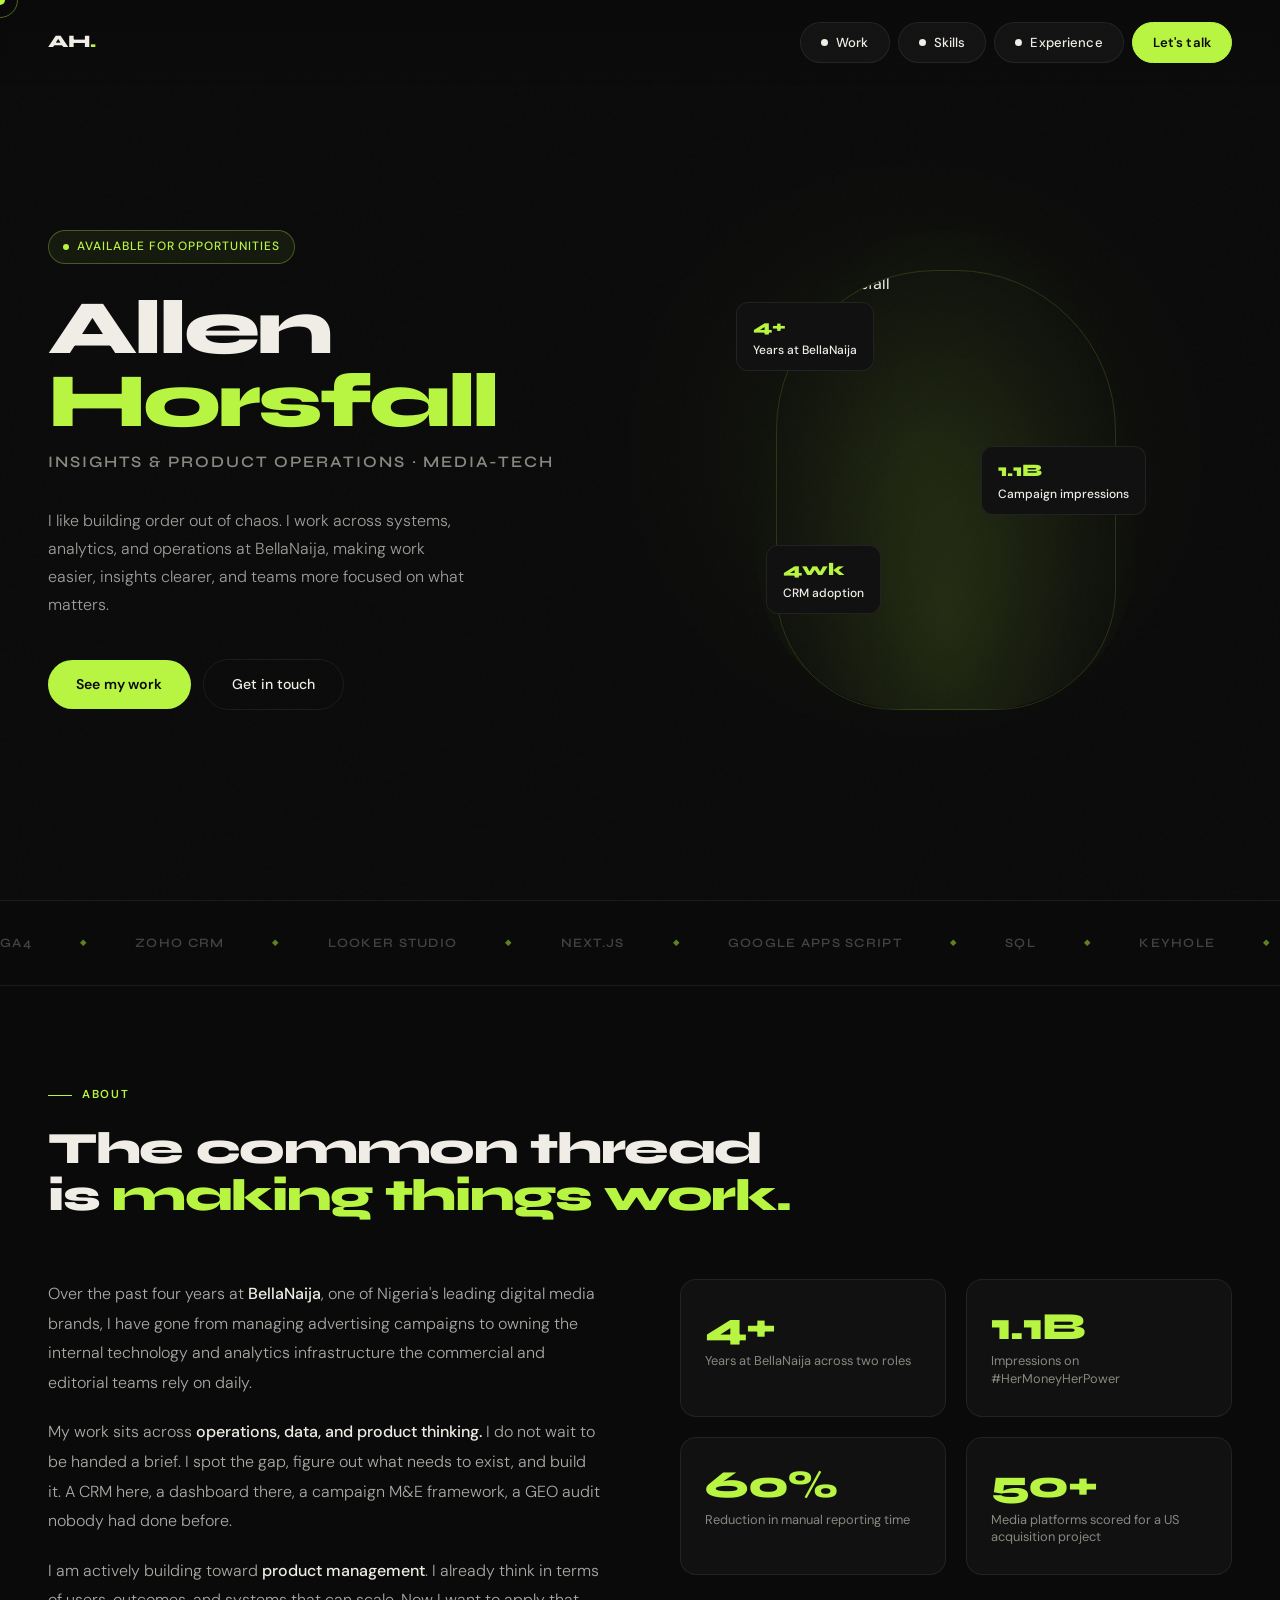
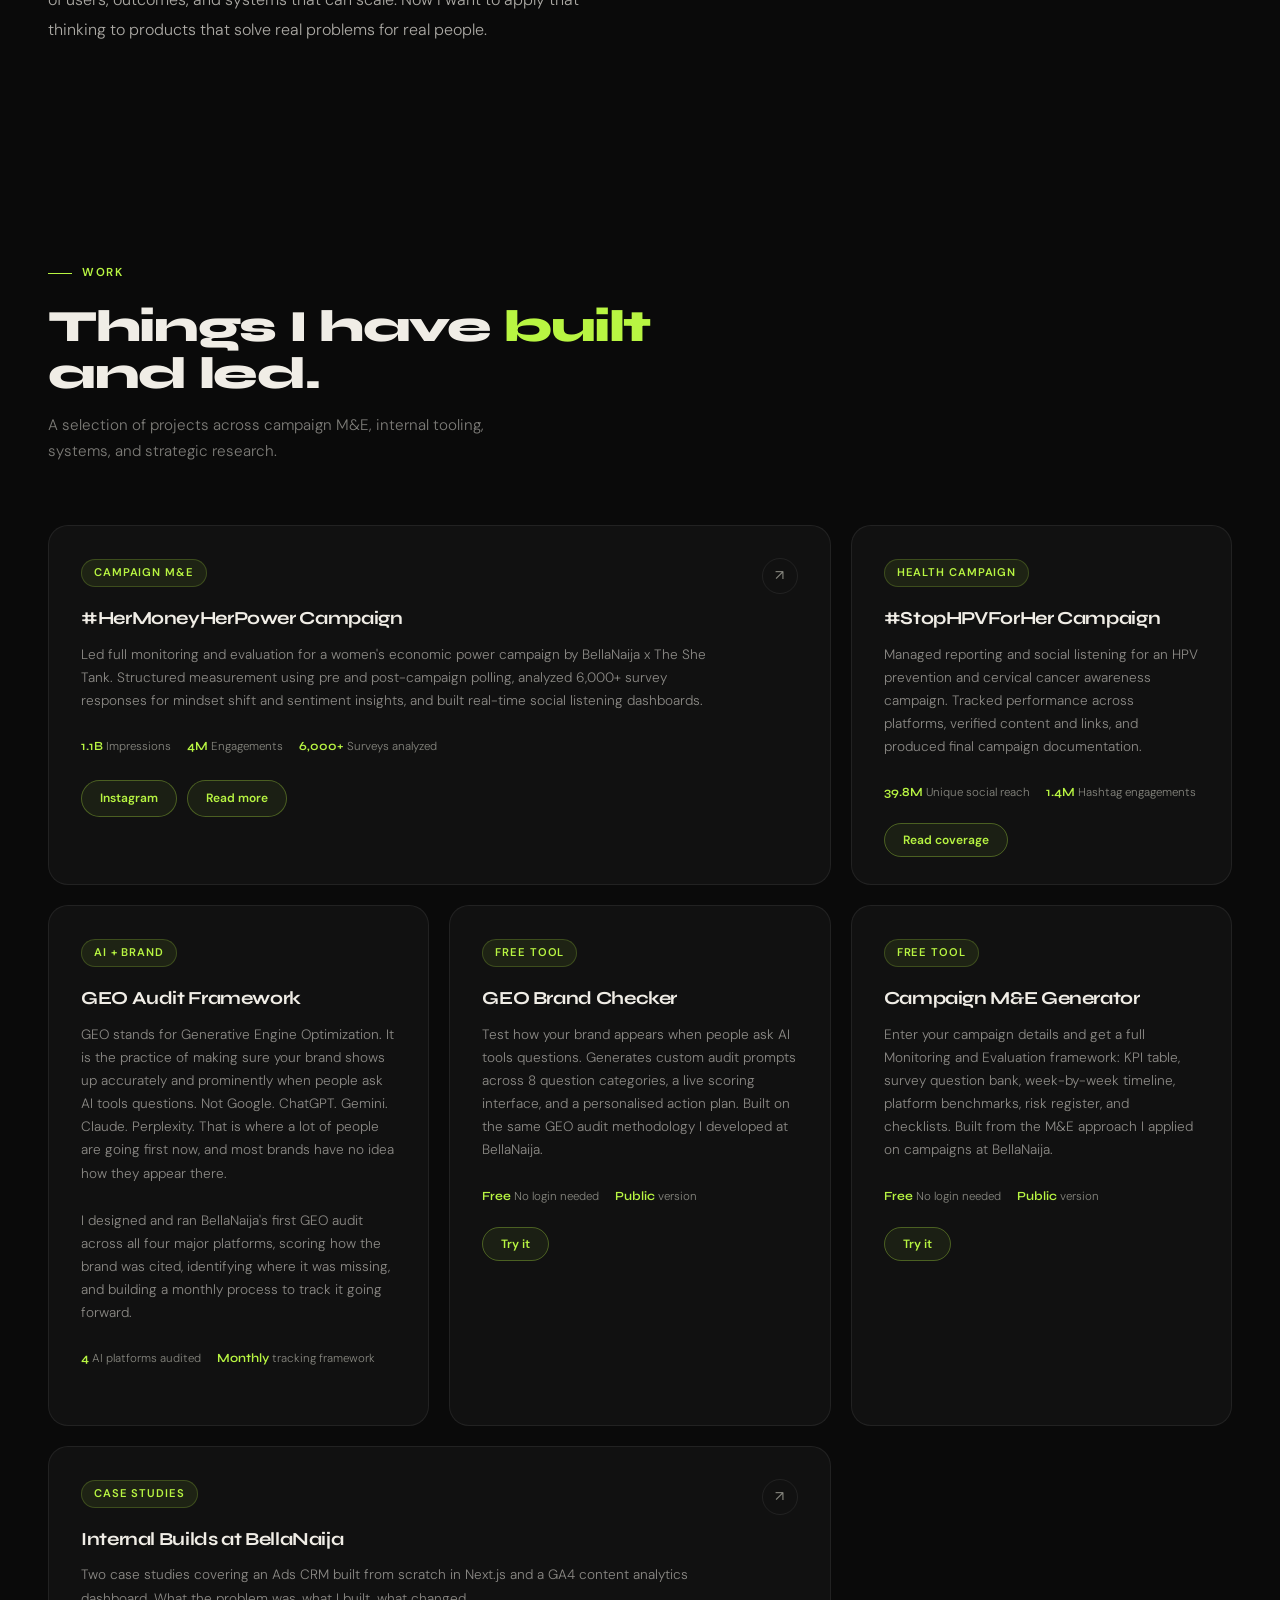
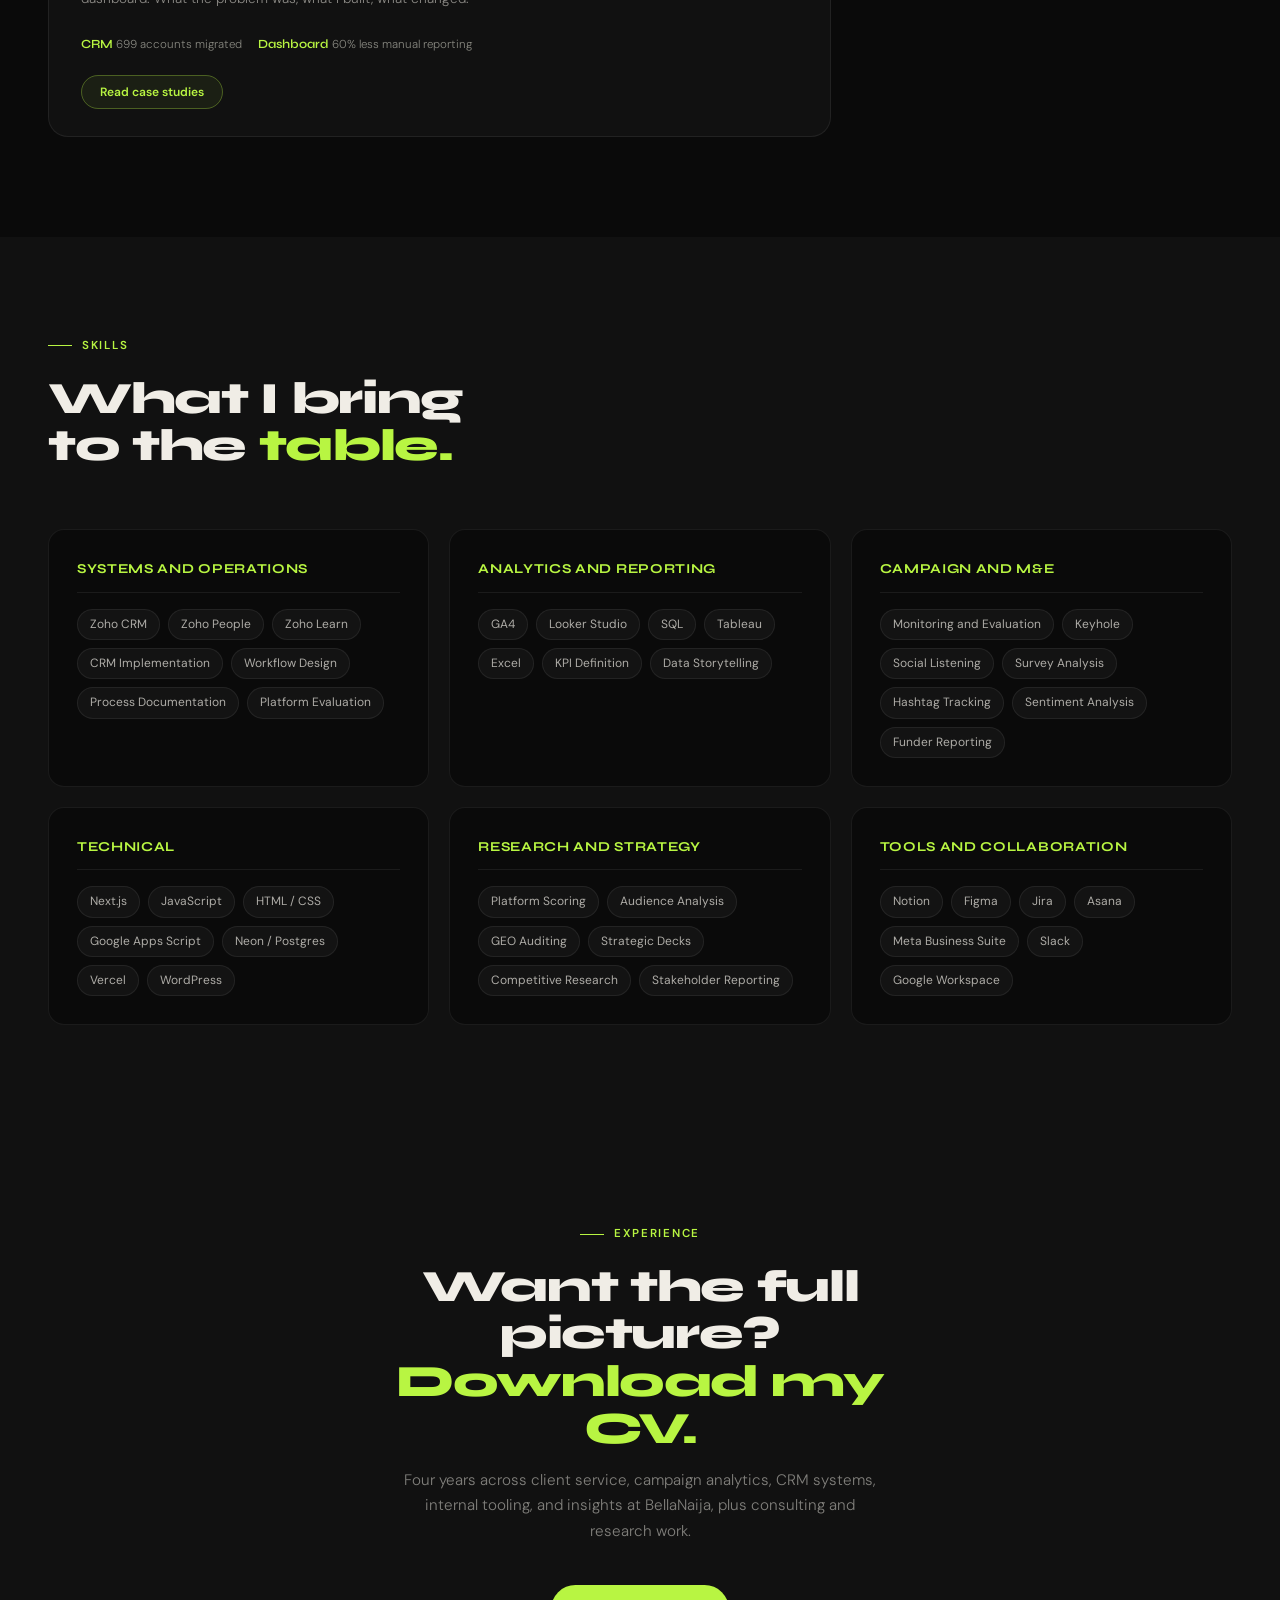
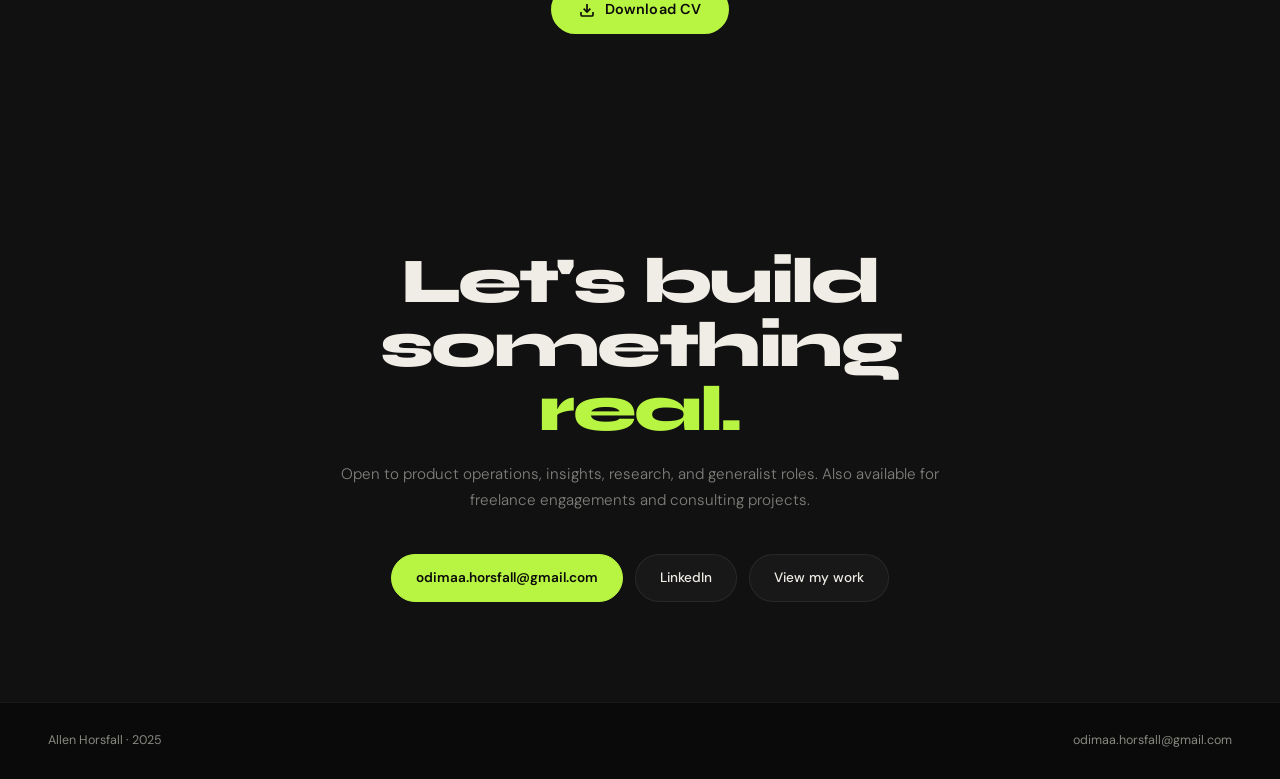
==== index.html @ ff38bb29 "initial portfolio" ====
<!DOCTYPE html>
<html lang="en">
<head>
<meta charset="UTF-8"/>
<meta name="viewport" content="width=device-width, initial-scale=1.0"/>
<title>Allen Horsfall</title>
<link rel="icon" type="image/svg+xml" href="favicon.svg"/>
<link rel="preconnect" href="https://fonts.googleapis.com"/>
<link rel="preconnect" href="https://fonts.gstatic.com" crossorigin/>
<link href="https://fonts.googleapis.com/css2?family=Syne:wght@400;600;700;800&family=DM+Sans:ital,wght@0,300;0,400;0,500;1,300&display=swap" rel="stylesheet"/>
<style>
  :root {
    --bg:        #0a0a0a;
    --bg2:       #111111;
    --bg3:       #181818;
    --accent:    #b8f542;
    --accent2:   #7ee832;
    --white:     #f0ede6;
    --muted:     #888880;
    --border:    rgba(255,255,255,0.07);
    --display:   'Syne', sans-serif;
    --body:      'DM Sans', sans-serif;
  }

  *, *::before, *::after { box-sizing: border-box; margin: 0; padding: 0; }

  html { scroll-behavior: smooth; }

  body {
    background: var(--bg);
    color: var(--white);
    font-family: var(--body);
    font-size: 16px;
    line-height: 1.6;
    overflow-x: hidden;
    cursor: none;
  }

  /* Custom cursor */
  .cursor {
    width: 10px; height: 10px;
    background: var(--accent);
    border-radius: 50%;
    position: fixed;
    pointer-events: none;
    z-index: 9999;
    transition: transform 0.1s ease;
    transform: translate(-50%, -50%);
  }
  .cursor-ring {
    width: 36px; height: 36px;
    border: 1.5px solid rgba(184,245,66,0.4);
    border-radius: 50%;
    position: fixed;
    pointer-events: none;
    z-index: 9998;
    transition: all 0.12s ease;
    transform: translate(-50%, -50%);
  }
  body:hover .cursor { opacity: 1; }

  /* ── NAV ── */
  nav {
    position: fixed; top: 0; left: 0; right: 0;
    z-index: 100;
    padding: 22px 48px;
    display: flex;
    justify-content: space-between;
    align-items: center;
    background: linear-gradient(to bottom, rgba(10,10,10,0.95) 0%, transparent 100%);
    backdrop-filter: blur(4px);
  }
  .nav-logo {
    font-family: var(--display);
    font-weight: 800;
    font-size: 1.1rem;
    letter-spacing: -0.02em;
    color: var(--white);
    text-decoration: none;
  }
  .nav-logo span { color: var(--accent); }
  .nav-links { display: flex; gap: 8px; align-items: center; }
  .nav-pill {
    padding: 9px 20px;
    border-radius: 100px;
    border: 1px solid var(--border);
    background: rgba(255,255,255,0.04);
    color: var(--white);
    text-decoration: none;
    font-size: 0.82rem;
    font-family: var(--body);
    font-weight: 500;
    letter-spacing: 0.01em;
    transition: all 0.2s ease;
    display: flex; align-items: center; gap: 8px;
  }
  .nav-pill:hover {
    border-color: var(--accent);
    background: rgba(184,245,66,0.08);
    color: var(--accent);
  }
  .nav-pill.cta {
    background: var(--accent);
    color: #0a0a0a;
    border-color: var(--accent);
    font-weight: 600;
  }
  .nav-pill.cta:hover {
    background: var(--accent2);
    color: #0a0a0a;
  }
  .nav-dot { width: 7px; height: 7px; background: currentColor; border-radius: 50%; }

  /* ── HERO ── */
  .hero {
    min-height: 100vh;
    display: grid;
    grid-template-columns: 1fr 1fr;
    align-items: center;
    padding: 120px 48px 80px;
    position: relative;
    overflow: hidden;
    gap: 40px;
  }

  /* Grain texture overlay */
  .hero::before {
    content: '';
    position: absolute; inset: 0;
    background-image: url("data:image/svg+xml,%3Csvg viewBox='0 0 256 256' xmlns='http://www.w3.org/2000/svg'%3E%3Cfilter id='noise'%3E%3CfeTurbulence type='fractalNoise' baseFrequency='0.9' numOctaves='4' stitchTiles='stitch'/%3E%3C/filter%3E%3Crect width='100%25' height='100%25' filter='url(%23noise)' opacity='0.04'/%3E%3C/svg%3E");
    pointer-events: none;
    opacity: 0.4;
  }

  /* Glow blob */
  .hero::after {
    content: '';
    position: absolute;
    width: 600px; height: 600px;
    background: radial-gradient(circle, rgba(184,245,66,0.06) 0%, transparent 70%);
    top: 50%; right: 5%;
    transform: translateY(-50%);
    pointer-events: none;
    border-radius: 50%;
  }

  .hero-left { position: relative; z-index: 2; }

  .hero-tag {
    display: inline-flex;
    align-items: center;
    gap: 8px;
    padding: 6px 14px;
    border-radius: 100px;
    border: 1px solid rgba(184,245,66,0.3);
    background: rgba(184,245,66,0.06);
    font-size: 0.75rem;
    font-weight: 500;
    color: var(--accent);
    letter-spacing: 0.08em;
    text-transform: uppercase;
    margin-bottom: 28px;
    opacity: 0;
    animation: fadeUp 0.6s ease 0.2s forwards;
  }
  .tag-dot { width: 6px; height: 6px; background: var(--accent); border-radius: 50%; animation: pulse 2s infinite; }

  .hero-name {
    font-family: var(--display);
    font-weight: 800;
    font-size: clamp(3.2rem, 6vw, 5.8rem);
    line-height: 0.95;
    letter-spacing: -0.04em;
    margin-bottom: 12px;
    opacity: 0;
    animation: fadeUp 0.7s ease 0.35s forwards;
  }
  .hero-name .line2 { color: var(--accent); display: block; }

  .hero-title {
    font-family: var(--display);
    font-size: clamp(0.85rem, 1.4vw, 1rem);
    font-weight: 600;
    color: var(--muted);
    letter-spacing: 0.12em;
    text-transform: uppercase;
    margin-bottom: 32px;
    opacity: 0;
    animation: fadeUp 0.7s ease 0.5s forwards;
  }

  .hero-desc {
    font-size: 1rem;
    line-height: 1.75;
    color: rgba(240,237,230,0.65);
    max-width: 420px;
    margin-bottom: 40px;
    font-weight: 300;
    opacity: 0;
    animation: fadeUp 0.7s ease 0.65s forwards;
  }

  .hero-actions {
    display: flex; gap: 12px; align-items: center;
    opacity: 0;
    animation: fadeUp 0.7s ease 0.8s forwards;
  }
  .btn-primary {
    padding: 13px 28px;
    background: var(--accent);
    color: #0a0a0a;
    font-family: var(--body);
    font-weight: 600;
    font-size: 0.88rem;
    border: none;
    border-radius: 100px;
    text-decoration: none;
    transition: all 0.2s ease;
    letter-spacing: 0.01em;
  }
  .btn-primary:hover { background: var(--accent2); transform: translateY(-1px); }
  .btn-ghost {
    padding: 13px 28px;
    background: transparent;
    color: var(--white);
    font-family: var(--body);
    font-weight: 500;
    font-size: 0.88rem;
    border: 1px solid var(--border);
    border-radius: 100px;
    text-decoration: none;
    transition: all 0.2s ease;
  }
  .btn-ghost:hover { border-color: rgba(240,237,230,0.3); background: rgba(255,255,255,0.04); }

  /* Hero right - avatar placeholder */
  .hero-right {
    position: relative;
    z-index: 2;
    display: flex;
    justify-content: center;
    align-items: center;
  }
  .avatar-frame {
    position: relative;
    width: 380px;
    height: 480px;
    opacity: 0;
    animation: fadeIn 1s ease 0.9s forwards;
  }
  .avatar-bg {
    position: absolute; inset: 0;
    background: radial-gradient(ellipse at 50% 80%, rgba(184,245,66,0.12) 0%, rgba(184,245,66,0.03) 50%, transparent 80%);
    border-radius: 200px 200px 160px 160px;
  }
  .avatar-img {
    position: absolute;
    bottom: 0; left: 50%;
    transform: translateX(-50%);
    width: 340px;
    height: 440px;
    object-fit: cover;
    object-position: top;
    border-radius: 160px 160px 120px 120px;
    border: 1px solid rgba(184,245,66,0.15);
  }
  /* Placeholder when no image */
  .avatar-placeholder {
    position: absolute;
    bottom: 0; left: 50%;
    transform: translateX(-50%);
    width: 280px;
    height: 380px;
    border-radius: 140px 140px 100px 100px;
    background: linear-gradient(175deg, var(--bg3) 0%, rgba(184,245,66,0.08) 100%);
    border: 1px solid rgba(184,245,66,0.2);
    display: flex;
    flex-direction: column;
    align-items: center;
    justify-content: flex-end;
    padding-bottom: 40px;
    overflow: hidden;
  }
  .placeholder-silhouette {
    width: 120px; height: 120px;
    border-radius: 50%;
    background: rgba(184,245,66,0.1);
    border: 2px solid rgba(184,245,66,0.2);
    margin-bottom: 16px;
    display: flex; align-items: center; justify-content: center;
    font-size: 3rem;
  }
  .placeholder-text {
    font-size: 0.7rem;
    color: var(--muted);
    text-align: center;
    letter-spacing: 0.1em;
    text-transform: uppercase;
  }

  /* Floating badges */
  .badge {
    position: absolute;
    background: var(--bg2);
    border: 1px solid var(--border);
    border-radius: 12px;
    padding: 10px 16px;
    font-size: 0.75rem;
    font-weight: 500;
    backdrop-filter: blur(10px);
    animation: float 4s ease-in-out infinite;
  }
  .badge-1 { top: 15%; left: -20px; animation-delay: 0s; }
  .badge-2 { top: 45%; right: -10px; animation-delay: 1.5s; }
  .badge-3 { bottom: 20%; left: 10px; animation-delay: 0.8s; }
  .badge-num { font-family: var(--display); font-size: 1.1rem; font-weight: 800; color: var(--accent); display: block; }

  /* ── TOOLS MARQUEE ── */
  .marquee-section {
    padding: 32px 0;
    border-top: 1px solid var(--border);
    border-bottom: 1px solid var(--border);
    overflow: hidden;
  }
  .marquee-track {
    display: flex;
    gap: 48px;
    animation: marquee 20s linear infinite;
    width: max-content;
  }
  .marquee-item {
    font-family: var(--display);
    font-size: 0.8rem;
    font-weight: 600;
    letter-spacing: 0.1em;
    text-transform: uppercase;
    color: rgba(240,237,230,0.25);
    white-space: nowrap;
    display: flex; align-items: center; gap: 48px;
    transition: color 0.2s;
  }
  .marquee-item::after {
    content: '◆';
    color: var(--accent);
    font-size: 0.5rem;
    opacity: 0.5;
  }

  /* ── SECTIONS ── */
  section { padding: 100px 48px; }

  .section-label {
    font-size: 0.72rem;
    font-weight: 600;
    letter-spacing: 0.15em;
    text-transform: uppercase;
    color: var(--accent);
    margin-bottom: 20px;
    display: flex; align-items: center; gap: 10px;
  }
  .section-label::before {
    content: '';
    width: 24px; height: 1px;
    background: var(--accent);
  }
  .section-heading {
    font-family: var(--display);
    font-size: clamp(2rem, 3.5vw, 3rem);
    font-weight: 800;
    letter-spacing: -0.03em;
    line-height: 1.05;
    margin-bottom: 16px;
  }
  .section-heading em {
    font-style: normal;
    color: var(--accent);
  }
  .section-sub {
    font-size: 0.95rem;
    color: rgba(240,237,230,0.5);
    max-width: 480px;
    line-height: 1.7;
    font-weight: 300;
  }

  /* ── ABOUT ── */
  .about-grid {
    display: grid;
    grid-template-columns: 1fr 1fr;
    gap: 80px;
    align-items: start;
    margin-top: 60px;
  }
  .about-text p {
    font-size: 1rem;
    line-height: 1.85;
    color: rgba(240,237,230,0.7);
    font-weight: 300;
    margin-bottom: 20px;
  }
  .about-text p strong {
    color: var(--white);
    font-weight: 500;
  }
  .about-stats {
    display: grid;
    grid-template-columns: 1fr 1fr;
    gap: 20px;
  }
  .stat-card {
    padding: 28px 24px;
    background: var(--bg2);
    border: 1px solid var(--border);
    border-radius: 16px;
    transition: border-color 0.2s, transform 0.2s;
  }
  .stat-card:hover { border-color: rgba(184,245,66,0.3); transform: translateY(-2px); }
  .stat-num {
    font-family: var(--display);
    font-size: 2.4rem;
    font-weight: 800;
    color: var(--accent);
    letter-spacing: -0.03em;
    line-height: 1;
    margin-bottom: 6px;
  }
  .stat-label { font-size: 0.8rem; color: var(--muted); font-weight: 400; line-height: 1.4; }

  /* ── WORK / PROJECTS ── */
  #work { background: var(--bg); }
  .projects-grid {
    display: grid;
    grid-template-columns: repeat(3, 1fr);
    gap: 20px;
    margin-top: 60px;
  }
  .project-card {
    background: var(--bg2);
    border: 1px solid var(--border);
    border-radius: 20px;
    padding: 32px;
    position: relative;
    overflow: hidden;
    transition: all 0.3s ease;
    cursor: none;
  }
  .project-card:hover {
    border-color: rgba(184,245,66,0.3);
    transform: translateY(-4px);
    background: var(--bg3);
  }
  .project-card::before {
    content: '';
    position: absolute; top: 0; left: 0; right: 0;
    height: 2px;
    background: linear-gradient(90deg, var(--accent), transparent);
    opacity: 0;
    transition: opacity 0.3s;
  }
  .project-card:hover::before { opacity: 1; }

  .project-tag {
    display: inline-block;
    padding: 4px 12px;
    background: rgba(184,245,66,0.08);
    border: 1px solid rgba(184,245,66,0.2);
    border-radius: 100px;
    font-size: 0.7rem;
    font-weight: 600;
    color: var(--accent);
    letter-spacing: 0.08em;
    text-transform: uppercase;
    margin-bottom: 20px;
  }
  .project-title {
    font-family: var(--display);
    font-size: 1.15rem;
    font-weight: 700;
    letter-spacing: -0.02em;
    margin-bottom: 12px;
    line-height: 1.3;
  }
  .project-desc {
    font-size: 0.85rem;
    color: rgba(240,237,230,0.55);
    line-height: 1.7;
    font-weight: 300;
    margin-bottom: 24px;
  }
  .project-metrics {
    display: flex;
    gap: 16px;
    flex-wrap: wrap;
    margin-bottom: 24px;
  }
  .metric {
    font-size: 0.78rem;
    font-weight: 600;
    color: var(--accent);
    font-family: var(--display);
  }
  .metric span { color: var(--muted); font-weight: 300; font-family: var(--body); font-size: 0.72rem; }
  .project-arrow {
    width: 36px; height: 36px;
    border-radius: 50%;
    border: 1px solid var(--border);
    display: flex; align-items: center; justify-content: center;
    font-size: 0.9rem;
    transition: all 0.2s;
    margin-left: auto;
    color: var(--muted);
  }
  .project-card:hover .project-arrow {
    background: var(--accent);
    border-color: var(--accent);
    color: #0a0a0a;
    transform: rotate(45deg);
  }
  .project-card.featured {
    grid-column: span 2;
    display: grid;
    grid-template-columns: 1fr auto;
    gap: 32px;
    align-items: start;
  }

  /* ── SKILLS ── */
  #skills { background: var(--bg2); }
  .skills-grid {
    display: grid;
    grid-template-columns: repeat(3, 1fr);
    gap: 20px;
    margin-top: 60px;
  }
  .skill-group {
    padding: 28px;
    background: var(--bg);
    border: 1px solid var(--border);
    border-radius: 16px;
    transition: border-color 0.2s;
  }
  .skill-group:hover { border-color: rgba(184,245,66,0.2); }
  .skill-group-title {
    font-family: var(--display);
    font-size: 0.85rem;
    font-weight: 700;
    letter-spacing: 0.05em;
    text-transform: uppercase;
    color: var(--accent);
    margin-bottom: 16px;
    padding-bottom: 12px;
    border-bottom: 1px solid var(--border);
  }
  .skill-list {
    display: flex;
    flex-wrap: wrap;
    gap: 8px;
  }
  .skill-tag {
    padding: 5px 12px;
    background: rgba(255,255,255,0.04);
    border: 1px solid var(--border);
    border-radius: 100px;
    font-size: 0.75rem;
    color: rgba(240,237,230,0.7);
    font-weight: 400;
    transition: all 0.2s;
  }
  .skill-tag:hover {
    background: rgba(184,245,66,0.08);
    border-color: rgba(184,245,66,0.3);
    color: var(--accent);
  }

  /* ── EXPERIENCE TIMELINE ── */
  #experience { background: var(--bg); }
  .timeline {
    margin-top: 60px;
    position: relative;
  }
  .timeline::before {
    content: '';
    position: absolute;
    left: 0; top: 8px; bottom: 8px;
    width: 1px;
    background: var(--border);
  }
  .timeline-item {
    padding-left: 48px;
    margin-bottom: 56px;
    position: relative;
  }
  .timeline-item::before {
    content: '';
    position: absolute;
    left: -5px; top: 8px;
    width: 11px; height: 11px;
    background: var(--bg);
    border: 2px solid var(--accent);
    border-radius: 50%;
    transition: background 0.2s;
  }
  .timeline-item:hover::before { background: var(--accent); }
  .timeline-date {
    font-size: 0.72rem;
    font-weight: 600;
    color: var(--accent);
    letter-spacing: 0.1em;
    text-transform: uppercase;
    margin-bottom: 8px;
  }
  .timeline-role {
    font-family: var(--display);
    font-size: 1.2rem;
    font-weight: 700;
    letter-spacing: -0.02em;
    margin-bottom: 4px;
  }
  .timeline-company {
    font-size: 0.85rem;
    color: var(--muted);
    margin-bottom: 16px;
    font-weight: 400;
  }
  .timeline-bullets {
    list-style: none;
    display: flex;
    flex-direction: column;
    gap: 8px;
  }
  .timeline-bullets li {
    font-size: 0.88rem;
    color: rgba(240,237,230,0.6);
    line-height: 1.6;
    font-weight: 300;
    padding-left: 16px;
    position: relative;
  }
  .timeline-bullets li::before {
    content: '';
    position: absolute; left: 0; top: 9px;
    width: 5px; height: 1px;
    background: var(--accent);
  }

  /* ── CONTACT ── */
  #contact {
    background: var(--bg2);
    text-align: center;
  }
  .contact-inner { max-width: 600px; margin: 0 auto; }
  .contact-heading {
    font-family: var(--display);
    font-size: clamp(2.5rem, 5vw, 4rem);
    font-weight: 800;
    letter-spacing: -0.04em;
    line-height: 1;
    margin-bottom: 20px;
  }
  .contact-heading em { color: var(--accent); font-style: normal; }
  .contact-sub {
    font-size: 0.95rem;
    color: rgba(240,237,230,0.5);
    margin-bottom: 40px;
    font-weight: 300;
    line-height: 1.7;
  }
  .contact-links {
    display: flex;
    gap: 12px;
    justify-content: center;
    flex-wrap: wrap;
  }
  .contact-link {
    padding: 12px 24px;
    border-radius: 100px;
    border: 1px solid var(--border);
    background: rgba(255,255,255,0.03);
    color: var(--white);
    text-decoration: none;
    font-size: 0.85rem;
    font-weight: 500;
    transition: all 0.2s;
    display: flex; align-items: center; gap: 8px;
  }
  .contact-link:hover {
    border-color: var(--accent);
    background: rgba(184,245,66,0.06);
    color: var(--accent);
  }
  .contact-link.primary {
    background: var(--accent);
    border-color: var(--accent);
    color: #0a0a0a;
    font-weight: 600;
  }
  .contact-link.primary:hover { background: var(--accent2); }

  /* ── FOOTER ── */
  footer {
    padding: 28px 48px;
    border-top: 1px solid var(--border);
    display: flex;
    justify-content: space-between;
    align-items: center;
    font-size: 0.78rem;
    color: var(--muted);
  }
  footer a { color: var(--muted); text-decoration: none; transition: color 0.2s; }
  footer a:hover { color: var(--accent); }

  /* ── ANIMATIONS ── */
  @keyframes fadeUp {
    from { opacity: 0; transform: translateY(24px); }
    to   { opacity: 1; transform: translateY(0); }
  }
  @keyframes fadeIn {
    from { opacity: 0; }
    to   { opacity: 1; }
  }
  @keyframes float {
    0%, 100% { transform: translateY(0px); }
    50%       { transform: translateY(-10px); }
  }
  @keyframes pulse {
    0%, 100% { opacity: 1; }
    50%       { opacity: 0.3; }
  }
  @keyframes marquee {
    from { transform: translateX(0); }
    to   { transform: translateX(-50%); }
  }

  /* Scroll-triggered fade */
  .reveal {
    opacity: 0;
    transform: translateY(32px);
    transition: opacity 0.7s ease, transform 0.7s ease;
  }
  .reveal.visible {
    opacity: 1;
    transform: translateY(0);
  }

  /* ── RESPONSIVE ── */
  @media (max-width: 900px) {
    nav { padding: 18px 24px; }
    .nav-links .nav-pill:not(.cta) { display: none; }
    .hero { grid-template-columns: 1fr; padding: 100px 24px 60px; text-align: center; }
    .hero-desc { margin: 0 auto 32px; }
    .hero-actions { justify-content: center; }
    .hero-right { display: none; }
    section { padding: 70px 24px; }
    .about-grid, .projects-grid, .skills-grid { grid-template-columns: 1fr; }
    .project-card.featured { grid-column: span 1; grid-template-columns: 1fr; }
    footer { flex-direction: column; gap: 8px; text-align: center; padding: 24px; }
  }
</style>
</head>
<body>

<div class="cursor" id="cursor"></div>
<div class="cursor-ring" id="cursorRing"></div>

<!-- NAV -->
<nav>
  <a class="nav-logo" href="#">AH<span>.</span></a>
  <div class="nav-links">
    <a class="nav-pill" href="#work"><span class="nav-dot"></span>Work</a>
    <a class="nav-pill" href="#skills"><span class="nav-dot"></span>Skills</a>
    <a class="nav-pill" href="#experience"><span class="nav-dot"></span>Experience</a>
    <a class="nav-pill cta" href="#contact">Let's talk</a>
  </div>
</nav>

<!-- HERO -->
<section class="hero">
  <div class="hero-left">
    <div class="hero-tag">
      <span class="tag-dot"></span>
      Available for opportunities
    </div>
    <h1 class="hero-name">
      Allen
      <span class="line2">Horsfall</span>
    </h1>
    <p class="hero-title">Insights &amp; Product Operations · Media-Tech</p>
    <p class="hero-desc">
      I like building order out of chaos. I work across systems, analytics, and operations at BellaNaija, making work easier, insights clearer, and teams more focused on what matters.
    </p>
    <div class="hero-actions">
      <a class="btn-primary" href="#work">See my work</a>
      <a class="btn-ghost" href="#contact">Get in touch</a>
    </div>
  </div>

  <div class="hero-right">
    <div class="avatar-frame">
      <div class="avatar-bg"></div>

      <img class="avatar-img" src="https://res.cloudinary.com/dyysflskv/image/upload/v1778312072/ChatGPT_Image_May_9_2026_08_33_05_AM_bscnih.png" alt="Allen Horsfall"/>

      <!-- Floating stat badges -->
      <div class="badge badge-1">
        <span class="badge-num">4+</span>
        Years at BellaNaija
      </div>
      <div class="badge badge-2">
        <span class="badge-num">1.1B</span>
        Campaign impressions
      </div>
      <div class="badge badge-3">
        <span class="badge-num">4wk</span>
        CRM adoption
      </div>
    </div>
  </div>
</section>

<!-- TOOLS MARQUEE -->
<div class="marquee-section">
  <div class="marquee-track">
    <span class="marquee-item">GA4</span>
    <span class="marquee-item">Zoho CRM</span>
    <span class="marquee-item">Looker Studio</span>
    <span class="marquee-item">Next.js</span>
    <span class="marquee-item">Google Apps Script</span>
    <span class="marquee-item">SQL</span>
    <span class="marquee-item">Keyhole</span>
    <span class="marquee-item">Figma</span>
    <span class="marquee-item">Vercel</span>
    <span class="marquee-item">Meta Business Suite</span>
    <span class="marquee-item">Zoho People</span>
    <span class="marquee-item">Tableau</span>
    <span class="marquee-item">WordPress</span>
    <!-- Duplicate for seamless loop -->
    <span class="marquee-item">GA4</span>
    <span class="marquee-item">Zoho CRM</span>
    <span class="marquee-item">Looker Studio</span>
    <span class="marquee-item">Next.js</span>
    <span class="marquee-item">Google Apps Script</span>
    <span class="marquee-item">SQL</span>
    <span class="marquee-item">Keyhole</span>
    <span class="marquee-item">Figma</span>
    <span class="marquee-item">Vercel</span>
    <span class="marquee-item">Meta Business Suite</span>
    <span class="marquee-item">Zoho People</span>
    <span class="marquee-item">Tableau</span>
    <span class="marquee-item">WordPress</span>
  </div>
</div>

<!-- ABOUT -->
<section id="about">
  <div class="section-label">About</div>
  <h2 class="section-heading">The common thread<br>is <em>making things work.</em></h2>
  <div class="about-grid reveal">
    <div class="about-text">
      <p>Over the past four years at <strong>BellaNaija</strong>, one of Nigeria's leading digital media brands, I have gone from managing advertising campaigns to owning the internal technology and analytics infrastructure the commercial and editorial teams rely on daily.</p>
      <p>My work sits across <strong>operations, data, and product thinking.</strong> I do not wait to be handed a brief. I spot the gap, figure out what needs to exist, and build it. A CRM here, a dashboard there, a campaign M&amp;E framework, a GEO audit nobody had done before.</p>
      <p>I am actively building toward <strong>product management</strong>. I already think in terms of users, outcomes, and systems that can scale. Now I want to apply that thinking to products that solve real problems for real people.</p>
    </div>
    <div class="about-stats">
      <div class="stat-card">
        <div class="stat-num">4+</div>
        <div class="stat-label">Years at BellaNaija across two roles</div>
      </div>
      <div class="stat-card">
        <div class="stat-num">1.1B</div>
        <div class="stat-label">Impressions on #HerMoneyHerPower</div>
      </div>
      <div class="stat-card">
        <div class="stat-num">60%</div>
        <div class="stat-label">Reduction in manual reporting time</div>
      </div>
      <div class="stat-card">
        <div class="stat-num">50+</div>
        <div class="stat-label">Media platforms scored for a US acquisition project</div>
      </div>
    </div>
  </div>
</section>

<!-- WORK -->
<section id="work">
  <div class="section-label">Work</div>
  <h2 class="section-heading">Things I have <em>built</em><br>and led.</h2>
  <p class="section-sub">A selection of projects across campaign M&amp;E, internal tooling, systems, and strategic research.</p>

  <div class="projects-grid">
    <!-- Featured card -->
    <div class="project-card featured reveal">
      <div>
        <div class="project-tag">Campaign M&amp;E</div>
        <h3 class="project-title">#HerMoneyHerPower Campaign</h3>
        <p class="project-desc">Led full monitoring and evaluation for a women's economic power campaign by BellaNaija x The She Tank. Structured measurement using pre and post-campaign polling, analyzed 6,000+ survey responses for mindset shift and sentiment insights, and built real-time social listening dashboards.</p>
        <div class="project-metrics">
          <div class="metric">1.1B <span>Impressions</span></div>
          <div class="metric">4M <span>Engagements</span></div>
          <div class="metric">6,000+ <span>Surveys analyzed</span></div>
        </div>
        <div style="display:flex;gap:10px;margin-top:16px;flex-wrap:wrap;">
          <a href="https://www.instagram.com/hermoneyherpower/" target="_blank" style="padding:8px 18px;border-radius:100px;border:1px solid rgba(184,245,66,0.3);background:rgba(184,245,66,0.06);color:var(--accent);font-size:0.75rem;font-weight:600;text-decoration:none;transition:all 0.2s;">Instagram</a>
          <a href="https://www.bellanaija.com/2024/09/her-money-her-power/" target="_blank" style="padding:8px 18px;border-radius:100px;border:1px solid rgba(184,245,66,0.3);background:rgba(184,245,66,0.06);color:var(--accent);font-size:0.75rem;font-weight:600;text-decoration:none;transition:all 0.2s;">Read more</a>
        </div>
      </div>
      <div class="project-arrow">↗</div>
    </div>

    <div class="project-card reveal">
      <div class="project-tag">Health Campaign</div>
      <h3 class="project-title">#StopHPVForHer Campaign</h3>
      <p class="project-desc">Managed reporting and social listening for an HPV prevention and cervical cancer awareness campaign. Tracked performance across platforms, verified content and links, and produced final campaign documentation.</p>
      <div class="project-metrics">
        <div class="metric">39.8M <span>Unique social reach</span></div>
        <div class="metric">1.4M <span>Hashtag engagements</span></div>
      </div>
      <div style="margin-top:16px;">
        <a href="https://businessday.ng/life/article/stophpvforher-campaign-garners-millions-online-in-nigerias-fight-against-hpv-cervical-cancer/" target="_blank" style="padding:8px 18px;border-radius:100px;border:1px solid rgba(184,245,66,0.3);background:rgba(184,245,66,0.06);color:var(--accent);font-size:0.75rem;font-weight:600;text-decoration:none;transition:all 0.2s;">Read coverage</a>
      </div>
    </div>

    <div class="project-card reveal">
      <div class="project-tag">AI + Brand</div>
      <h3 class="project-title">GEO Audit Framework</h3>
      <p class="project-desc">GEO stands for Generative Engine Optimization. It is the practice of making sure your brand shows up accurately and prominently when people ask AI tools questions. Not Google. ChatGPT. Gemini. Claude. Perplexity. That is where a lot of people are going first now, and most brands have no idea how they appear there.</p>
      <p class="project-desc" style="margin-top:10px;">I designed and ran BellaNaija's first GEO audit across all four major platforms, scoring how the brand was cited, identifying where it was missing, and building a monthly process to track it going forward.</p>
      <div class="project-metrics">
        <div class="metric">4 <span>AI platforms audited</span></div>
        <div class="metric">Monthly <span>tracking framework</span></div>
      </div>
    </div>

    <div class="project-card reveal">
      <div class="project-tag">Free Tool</div>
      <h3 class="project-title">GEO Brand Checker</h3>
      <p class="project-desc">Test how your brand appears when people ask AI tools questions. Generates custom audit prompts across 8 question categories, a live scoring interface, and a personalised action plan. Built on the same GEO audit methodology I developed at BellaNaija.</p>
      <div class="project-metrics">
        <div class="metric">Free <span>No login needed</span></div>
        <div class="metric">Public <span>version</span></div>
      </div>
      <div style="margin-top:16px;">
        <a href="geo-checker.html" style="padding:8px 18px;border-radius:100px;border:1px solid rgba(184,245,66,0.3);background:rgba(184,245,66,0.06);color:var(--accent);font-size:0.75rem;font-weight:600;text-decoration:none;transition:all 0.2s;">Try it</a>
      </div>
    </div>

    <div class="project-card reveal">
      <div class="project-tag">Free Tool</div>
      <h3 class="project-title">Campaign M&amp;E Generator</h3>
      <p class="project-desc">Enter your campaign details and get a full Monitoring and Evaluation framework: KPI table, survey question bank, week-by-week timeline, platform benchmarks, risk register, and checklists. Built from the M&amp;E approach I applied on campaigns at BellaNaija.</p>
      <div class="project-metrics">
        <div class="metric">Free <span>No login needed</span></div>
        <div class="metric">Public <span>version</span></div>
      </div>
      <div style="margin-top:16px;">
        <a href="campaign-brief.html" style="padding:8px 18px;border-radius:100px;border:1px solid rgba(184,245,66,0.3);background:rgba(184,245,66,0.06);color:var(--accent);font-size:0.75rem;font-weight:600;text-decoration:none;transition:all 0.2s;">Try it</a>
      </div>
    </div>

    <div class="project-card featured reveal">
      <div>
        <div class="project-tag">Case Studies</div>
        <h3 class="project-title">Internal Builds at BellaNaija</h3>
        <p class="project-desc">Two case studies covering an Ads CRM built from scratch in Next.js and a GA4 content analytics dashboard. What the problem was, what I built, what changed.</p>
        <div class="project-metrics">
          <div class="metric">CRM <span>699 accounts migrated</span></div>
          <div class="metric">Dashboard <span>60% less manual reporting</span></div>
        </div>
        <div style="margin-top:16px;">
          <a href="case-studies.html" style="padding:8px 18px;border-radius:100px;border:1px solid rgba(184,245,66,0.3);background:rgba(184,245,66,0.06);color:var(--accent);font-size:0.75rem;font-weight:600;text-decoration:none;transition:all 0.2s;">Read case studies</a>
        </div>
      </div>
      <div class="project-arrow">↗</div>
    </div>
  </div>
</section>

<!-- SKILLS -->
<section id="skills">
  <div class="section-label">Skills</div>
  <h2 class="section-heading">What I bring<br>to the <em>table.</em></h2>

  <div class="skills-grid">
    <div class="skill-group reveal">
      <div class="skill-group-title">Systems and Operations</div>
      <div class="skill-list">
        <span class="skill-tag">Zoho CRM</span>
        <span class="skill-tag">Zoho People</span>
        <span class="skill-tag">Zoho Learn</span>
        <span class="skill-tag">CRM Implementation</span>
        <span class="skill-tag">Workflow Design</span>
        <span class="skill-tag">Process Documentation</span>
        <span class="skill-tag">Platform Evaluation</span>
      </div>
    </div>
    <div class="skill-group reveal">
      <div class="skill-group-title">Analytics and Reporting</div>
      <div class="skill-list">
        <span class="skill-tag">GA4</span>
        <span class="skill-tag">Looker Studio</span>
        <span class="skill-tag">SQL</span>
        <span class="skill-tag">Tableau</span>
        <span class="skill-tag">Excel</span>
        <span class="skill-tag">KPI Definition</span>
        <span class="skill-tag">Data Storytelling</span>
      </div>
    </div>
    <div class="skill-group reveal">
      <div class="skill-group-title">Campaign and M&amp;E</div>
      <div class="skill-list">
        <span class="skill-tag">Monitoring and Evaluation</span>
        <span class="skill-tag">Keyhole</span>
        <span class="skill-tag">Social Listening</span>
        <span class="skill-tag">Survey Analysis</span>
        <span class="skill-tag">Hashtag Tracking</span>
        <span class="skill-tag">Sentiment Analysis</span>
        <span class="skill-tag">Funder Reporting</span>
      </div>
    </div>
    <div class="skill-group reveal">
      <div class="skill-group-title">Technical</div>
      <div class="skill-list">
        <span class="skill-tag">Next.js</span>
        <span class="skill-tag">JavaScript</span>
        <span class="skill-tag">HTML / CSS</span>
        <span class="skill-tag">Google Apps Script</span>
        <span class="skill-tag">Neon / Postgres</span>
        <span class="skill-tag">Vercel</span>
        <span class="skill-tag">WordPress</span>
      </div>
    </div>
    <div class="skill-group reveal">
      <div class="skill-group-title">Research and Strategy</div>
      <div class="skill-list">
        <span class="skill-tag">Platform Scoring</span>
        <span class="skill-tag">Audience Analysis</span>
        <span class="skill-tag">GEO Auditing</span>
        <span class="skill-tag">Strategic Decks</span>
        <span class="skill-tag">Competitive Research</span>
        <span class="skill-tag">Stakeholder Reporting</span>
      </div>
    </div>
    <div class="skill-group reveal">
      <div class="skill-group-title">Tools and Collaboration</div>
      <div class="skill-list">
        <span class="skill-tag">Notion</span>
        <span class="skill-tag">Figma</span>
        <span class="skill-tag">Jira</span>
        <span class="skill-tag">Asana</span>
        <span class="skill-tag">Meta Business Suite</span>
        <span class="skill-tag">Slack</span>
        <span class="skill-tag">Google Workspace</span>
      </div>
    </div>
  </div>
</section>

<!-- CV SECTION -->
<section id="experience" style="background:var(--bg2);text-align:center;">
  <div style="max-width:560px;margin:0 auto;" class="reveal">
    <div class="section-label" style="justify-content:center;">Experience</div>
    <h2 class="section-heading">Want the full<br>picture? <em>Download my CV.</em></h2>
    <p class="section-sub" style="margin:0 auto 40px;">Four years across client service, campaign analytics, CRM systems, internal tooling, and insights at BellaNaija, plus consulting and research work.</p>
    <!-- Replace the href below with your actual CV link e.g. a Google Drive or Dropbox URL -->
    <a href="#cv-placeholder" class="btn-primary" style="display:inline-flex;align-items:center;gap:10px;font-size:0.9rem;">
      <svg width="16" height="16" viewBox="0 0 24 24" fill="none" stroke="currentColor" stroke-width="2.5"><path d="M21 15v4a2 2 0 01-2 2H5a2 2 0 01-2-2v-4"/><polyline points="7 10 12 15 17 10"/><line x1="12" y1="15" x2="12" y2="3"/></svg>
      Download CV
    </a>
    <p style="margin-top:16px;font-size:0.75rem;color:var(--muted);"><!-- REPLACE #cv-placeholder with your CV link --></p>
  </div>
</section>

<!-- CONTACT -->
<section id="contact">
  <div class="contact-inner reveal">
    <h2 class="contact-heading">Let's build<br>something <em>real.</em></h2>
    <p class="contact-sub">Open to product operations, insights, research, and generalist roles. Also available for freelance engagements and consulting projects.</p>
    <div class="contact-links">
      <a class="contact-link primary" href="mailto:odimaa.horsfall@gmail.com">odimaa.horsfall@gmail.com</a>
      <a class="contact-link" href="https://linkedin.com/in/odimaa-allen-horsfall" target="_blank">LinkedIn</a>
      <a class="contact-link" href="#work">View my work</a>
    </div>
  </div>
</section>

<!-- FOOTER -->
<footer>
  <span>Allen Horsfall · 2025</span>
  <a href="mailto:odimaa.horsfall@gmail.com">odimaa.horsfall@gmail.com</a>
</footer>

<script>
  // Custom cursor
  const cursor = document.getElementById('cursor');
  const ring   = document.getElementById('cursorRing');
  let mx = 0, my = 0, rx = 0, ry = 0;
  document.addEventListener('mousemove', e => { mx = e.clientX; my = e.clientY; });
  function animateCursor() {
    cursor.style.left = mx + 'px';
    cursor.style.top  = my + 'px';
    rx += (mx - rx) * 0.15;
    ry += (my - ry) * 0.15;
    ring.style.left = rx + 'px';
    ring.style.top  = ry + 'px';
    requestAnimationFrame(animateCursor);
  }
  animateCursor();

  document.querySelectorAll('a, button').forEach(el => {
    el.addEventListener('mouseenter', () => {
      cursor.style.transform = 'translate(-50%,-50%) scale(2.5)';
      ring.style.transform   = 'translate(-50%,-50%) scale(1.4)';
      ring.style.borderColor = 'rgba(184,245,66,0.7)';
    });
    el.addEventListener('mouseleave', () => {
      cursor.style.transform = 'translate(-50%,-50%) scale(1)';
      ring.style.transform   = 'translate(-50%,-50%) scale(1)';
      ring.style.borderColor = 'rgba(184,245,66,0.4)';
    });
  });

  // Scroll reveal
  const reveals = document.querySelectorAll('.reveal');
  const observer = new IntersectionObserver(entries => {
    entries.forEach((e, i) => {
      if (e.isIntersecting) {
        setTimeout(() => e.target.classList.add('visible'), i * 80);
        observer.unobserve(e.target);
      }
    });
  }, { threshold: 0.1 });
  reveals.forEach(el => observer.observe(el));

  // Smooth nav active state
  const sections = document.querySelectorAll('section[id]');
  const navLinks = document.querySelectorAll('.nav-pill[href^="#"]');
  window.addEventListener('scroll', () => {
    let current = '';
    sections.forEach(s => {
      if (window.scrollY >= s.offsetTop - 120) current = s.id;
    });
    navLinks.forEach(link => {
      link.style.color = link.getAttribute('href') === '#' + current ? 'var(--accent)' : '';
    });
  });
</script>
</body>
</html>
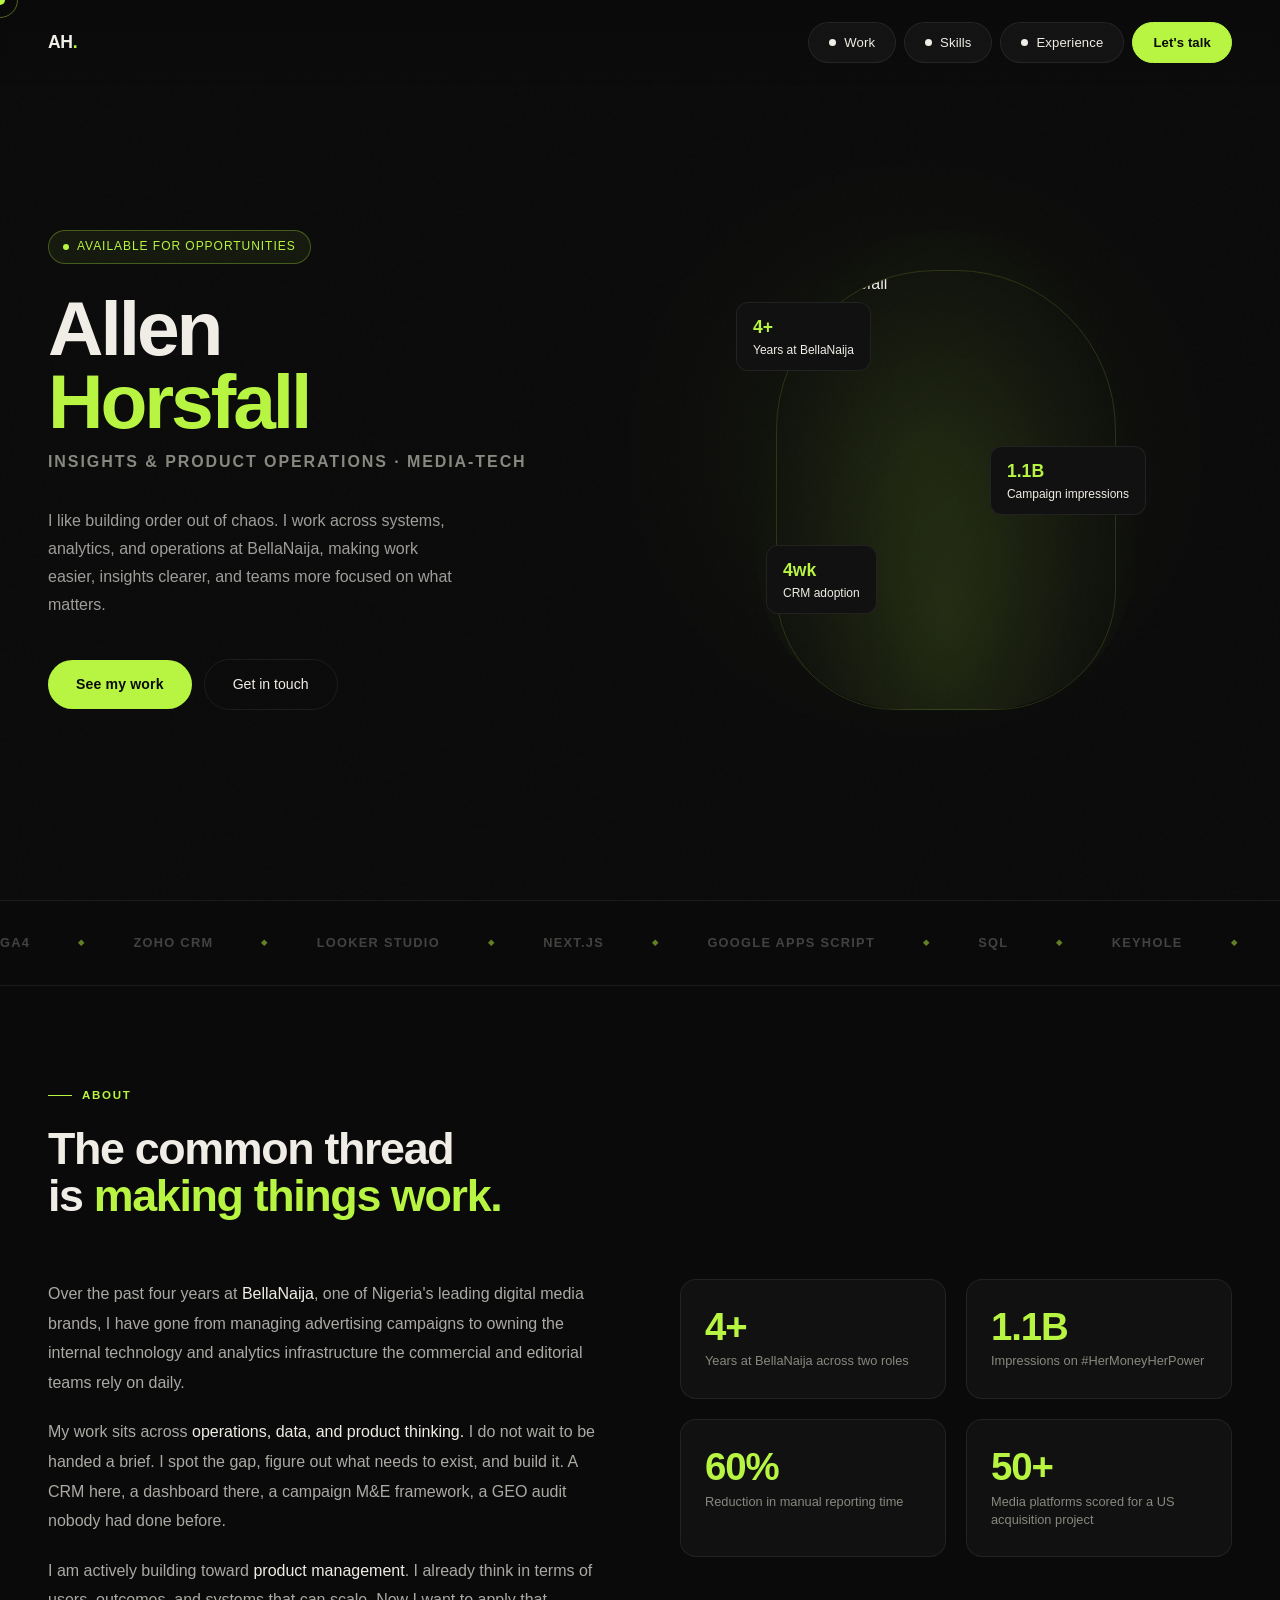
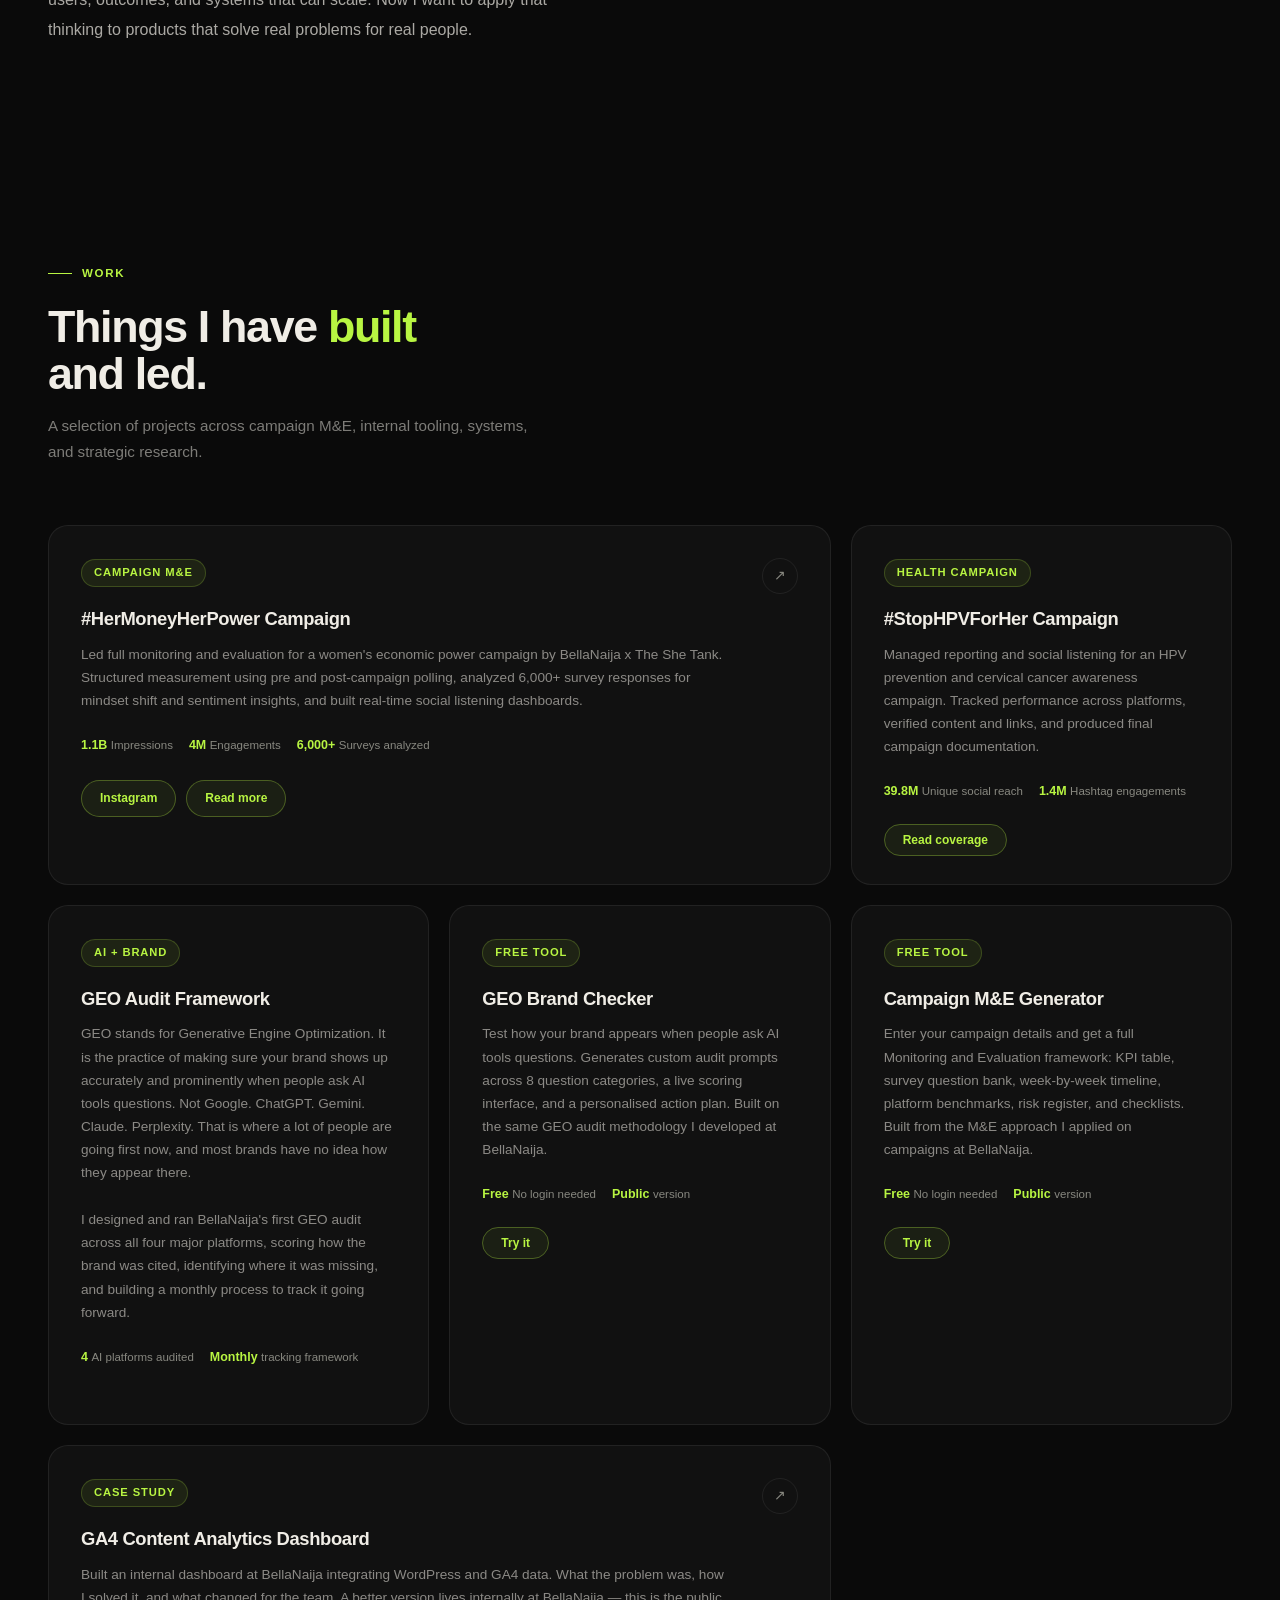
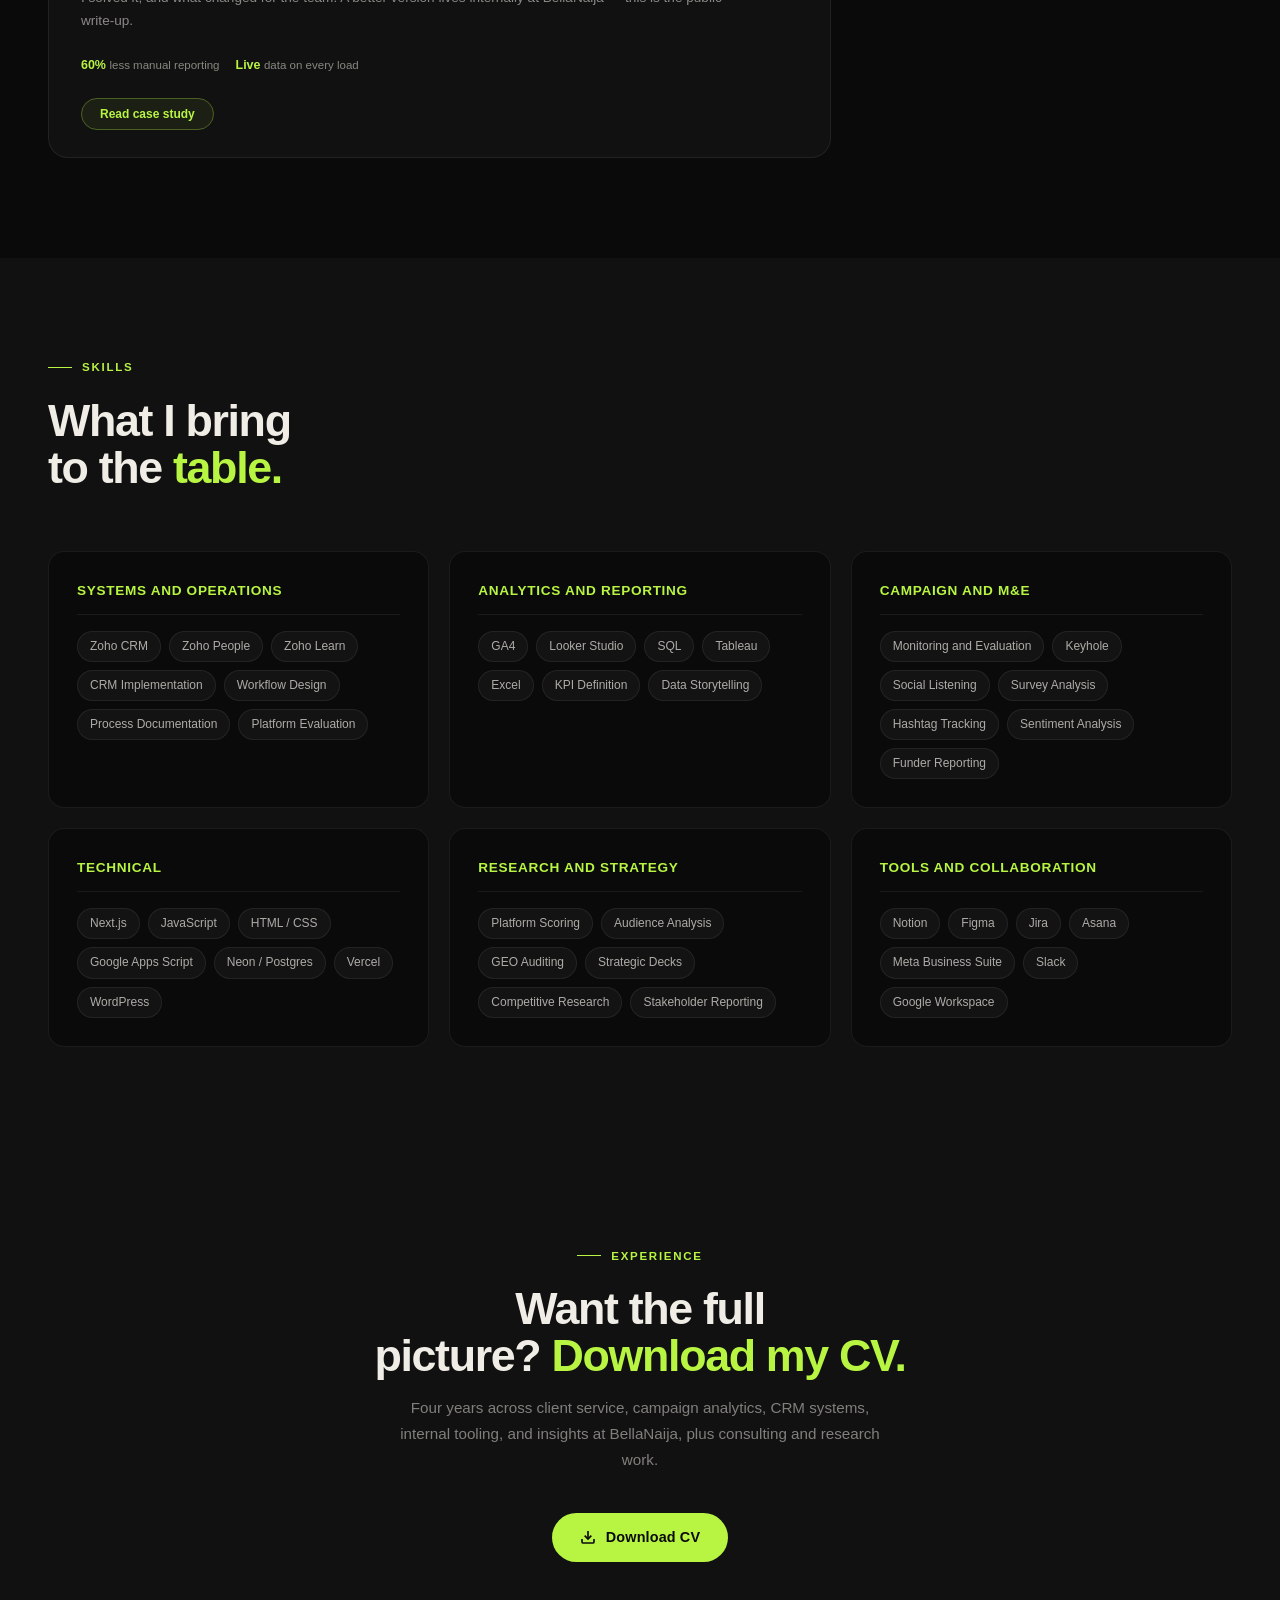
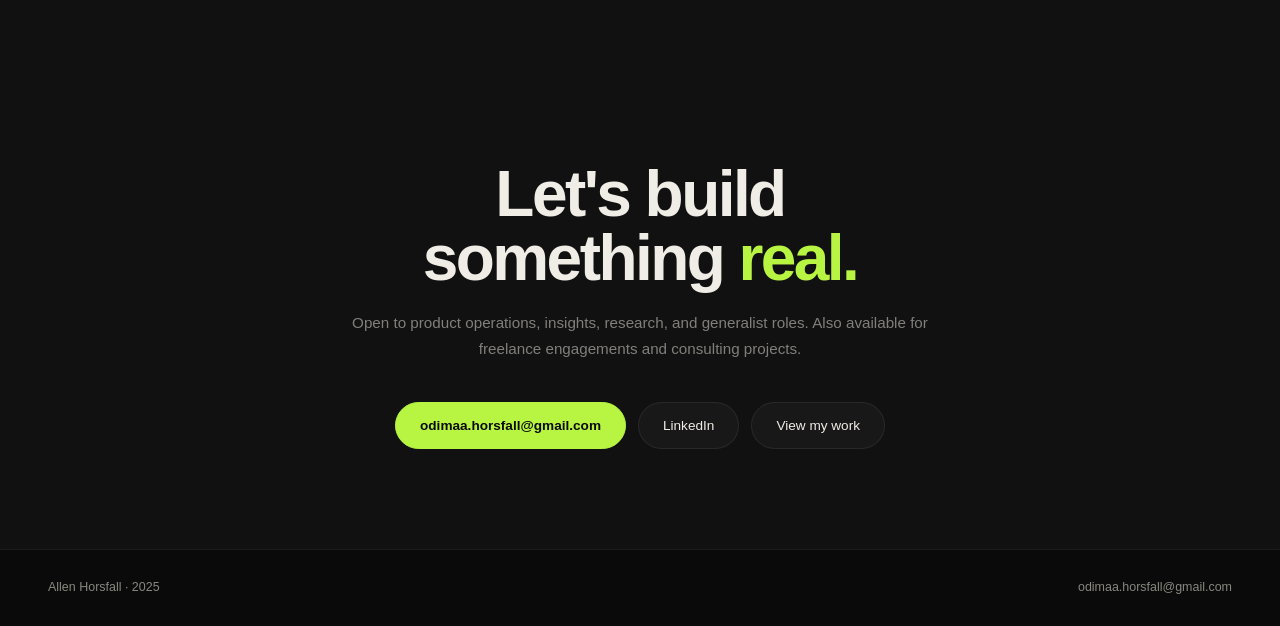
==== commit cb09e3e9: "portfolio v2" ====
--- a/index.html
+++ b/index.html
@@ -5,10 +5,16 @@
 <meta name="viewport" content="width=device-width, initial-scale=1.0"/>
 <title>Allen Horsfall</title>
 <link rel="icon" type="image/svg+xml" href="favicon.svg"/>
-<link rel="preconnect" href="https://fonts.googleapis.com"/>
-<link rel="preconnect" href="https://fonts.gstatic.com" crossorigin/>
-<link href="https://fonts.googleapis.com/css2?family=Syne:wght@400;600;700;800&family=DM+Sans:ital,wght@0,300;0,400;0,500;1,300&display=swap" rel="stylesheet"/>
 <style>
+@font-face{font-family:"Syne";font-style:normal;font-weight:400;font-display:swap;src:url("./fonts/syne-v24-latin-regular.woff2") format("woff2");}
+@font-face{font-family:"Syne";font-style:normal;font-weight:500;font-display:swap;src:url("./fonts/syne-v24-latin-500.woff2") format("woff2");}
+@font-face{font-family:"Syne";font-style:normal;font-weight:600;font-display:swap;src:url("./fonts/syne-v24-latin-600.woff2") format("woff2");}
+@font-face{font-family:"Syne";font-style:normal;font-weight:700;font-display:swap;src:url("./fonts/syne-v24-latin-700.woff2") format("woff2");}
+@font-face{font-family:"Syne";font-style:normal;font-weight:800;font-display:swap;src:url("./fonts/syne-v24-latin-800.woff2") format("woff2");}
+@font-face{font-family:"DM Sans";font-style:normal;font-weight:300;font-display:swap;src:url("./fonts/dm-sans-v17-latin-300.woff2") format("woff2");}
+@font-face{font-family:"DM Sans";font-style:normal;font-weight:400;font-display:swap;src:url("./fonts/dm-sans-v17-latin-regular.woff2") format("woff2");}
+@font-face{font-family:"DM Sans";font-style:normal;font-weight:500;font-display:swap;src:url("./fonts/dm-sans-v17-latin-500.woff2") format("woff2");}
+
   :root {
     --bg:        #0a0a0a;
     --bg2:       #111111;
@@ -959,15 +965,15 @@
 
     <div class="project-card featured reveal">
       <div>
-        <div class="project-tag">Case Studies</div>
-        <h3 class="project-title">Internal Builds at BellaNaija</h3>
-        <p class="project-desc">Two case studies covering an Ads CRM built from scratch in Next.js and a GA4 content analytics dashboard. What the problem was, what I built, what changed.</p>
+        <div class="project-tag">Case Study</div>
+        <h3 class="project-title">GA4 Content Analytics Dashboard</h3>
+        <p class="project-desc">Built an internal dashboard at BellaNaija integrating WordPress and GA4 data. What the problem was, how I solved it, and what changed for the team. A better version lives internally at BellaNaija — this is the public write-up.</p>
         <div class="project-metrics">
-          <div class="metric">CRM <span>699 accounts migrated</span></div>
-          <div class="metric">Dashboard <span>60% less manual reporting</span></div>
+          <div class="metric">60% <span>less manual reporting</span></div>
+          <div class="metric">Live <span>data on every load</span></div>
         </div>
         <div style="margin-top:16px;">
-          <a href="case-studies.html" style="padding:8px 18px;border-radius:100px;border:1px solid rgba(184,245,66,0.3);background:rgba(184,245,66,0.06);color:var(--accent);font-size:0.75rem;font-weight:600;text-decoration:none;transition:all 0.2s;">Read case studies</a>
+          <a href="case-studies.html" style="padding:8px 18px;border-radius:100px;border:1px solid rgba(184,245,66,0.3);background:rgba(184,245,66,0.06);color:var(--accent);font-size:0.75rem;font-weight:600;text-decoration:none;transition:all 0.2s;">Read case study</a>
         </div>
       </div>
       <div class="project-arrow">↗</div>
@@ -1062,11 +1068,11 @@
     <h2 class="section-heading">Want the full<br>picture? <em>Download my CV.</em></h2>
     <p class="section-sub" style="margin:0 auto 40px;">Four years across client service, campaign analytics, CRM systems, internal tooling, and insights at BellaNaija, plus consulting and research work.</p>
     <!-- Replace the href below with your actual CV link e.g. a Google Drive or Dropbox URL -->
-    <a href="#cv-placeholder" class="btn-primary" style="display:inline-flex;align-items:center;gap:10px;font-size:0.9rem;">
+    <a href="Allen_Horsfall_Odimaa.pdf" download class="btn-primary" style="display:inline-flex;align-items:center;gap:10px;font-size:0.9rem;">
       <svg width="16" height="16" viewBox="0 0 24 24" fill="none" stroke="currentColor" stroke-width="2.5"><path d="M21 15v4a2 2 0 01-2 2H5a2 2 0 01-2-2v-4"/><polyline points="7 10 12 15 17 10"/><line x1="12" y1="15" x2="12" y2="3"/></svg>
       Download CV
     </a>
-    <p style="margin-top:16px;font-size:0.75rem;color:var(--muted);"><!-- REPLACE #cv-placeholder with your CV link --></p>
+
   </div>
 </section>
 
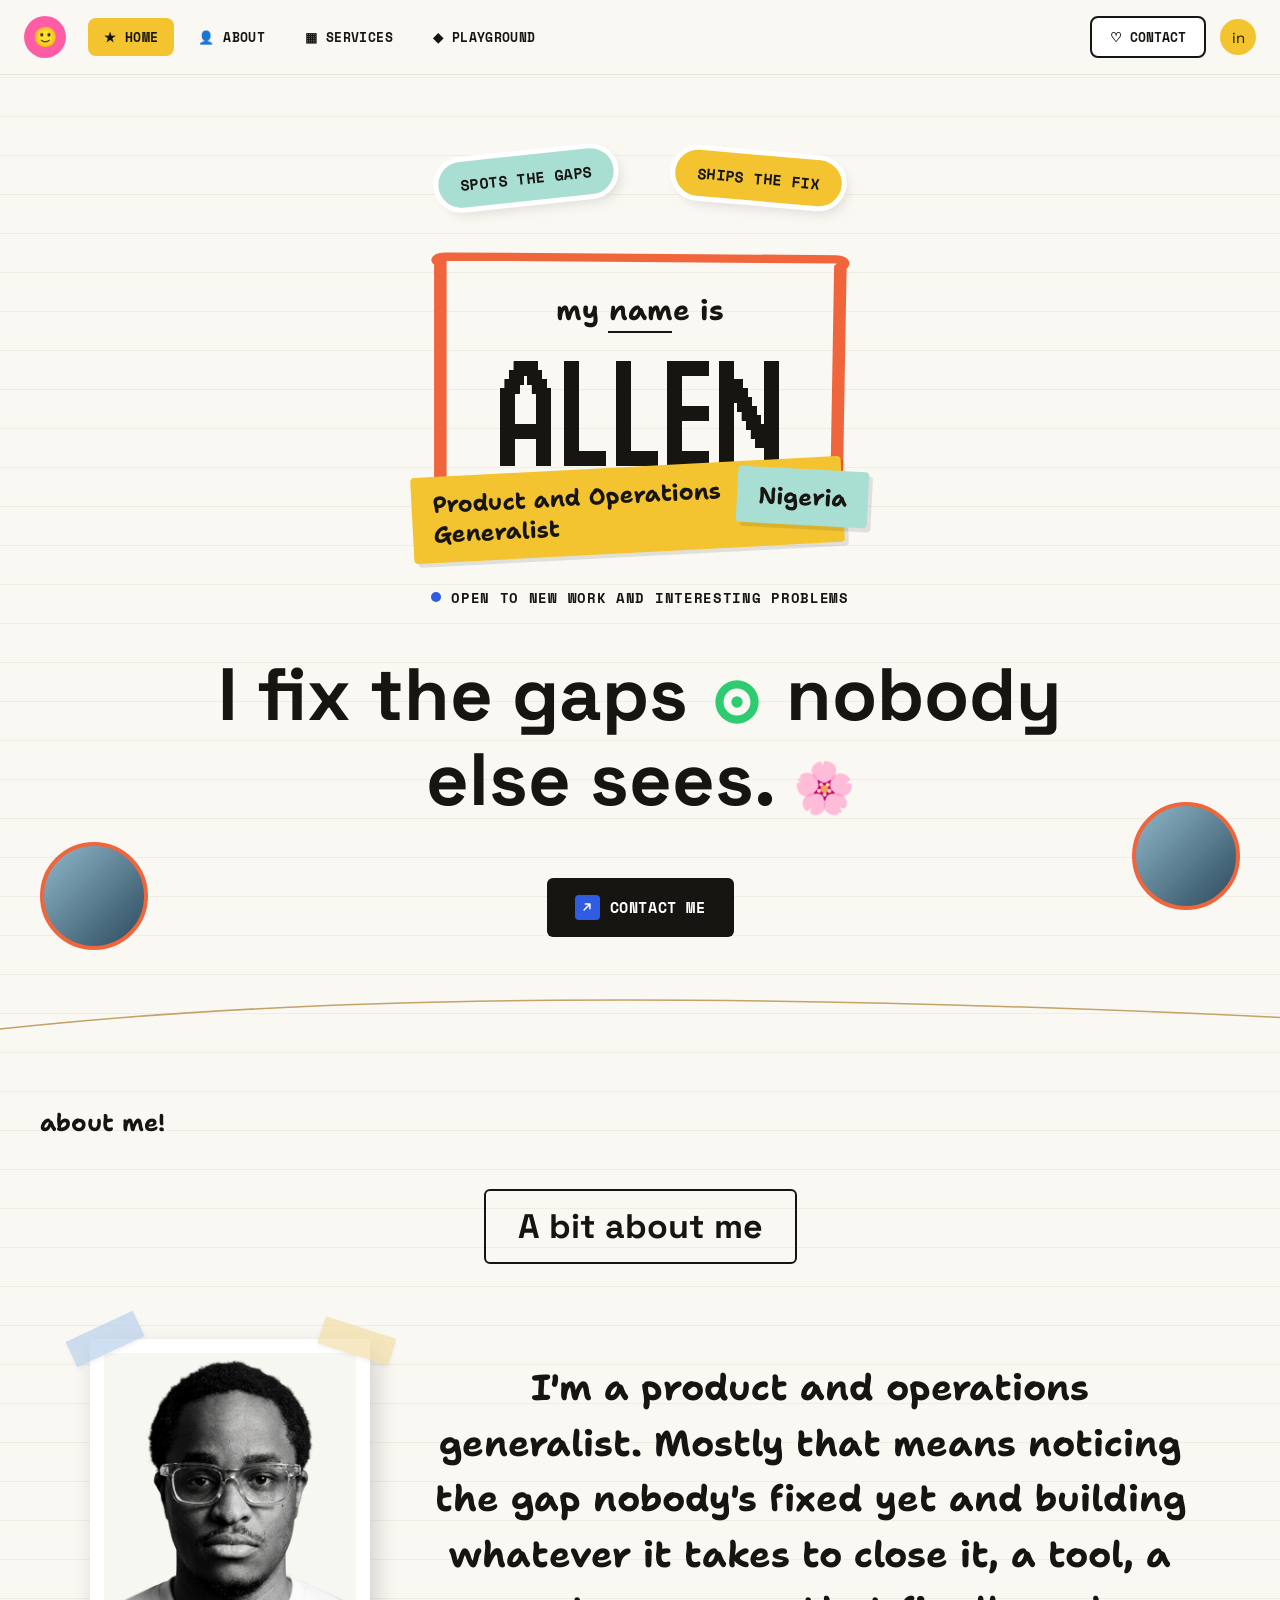
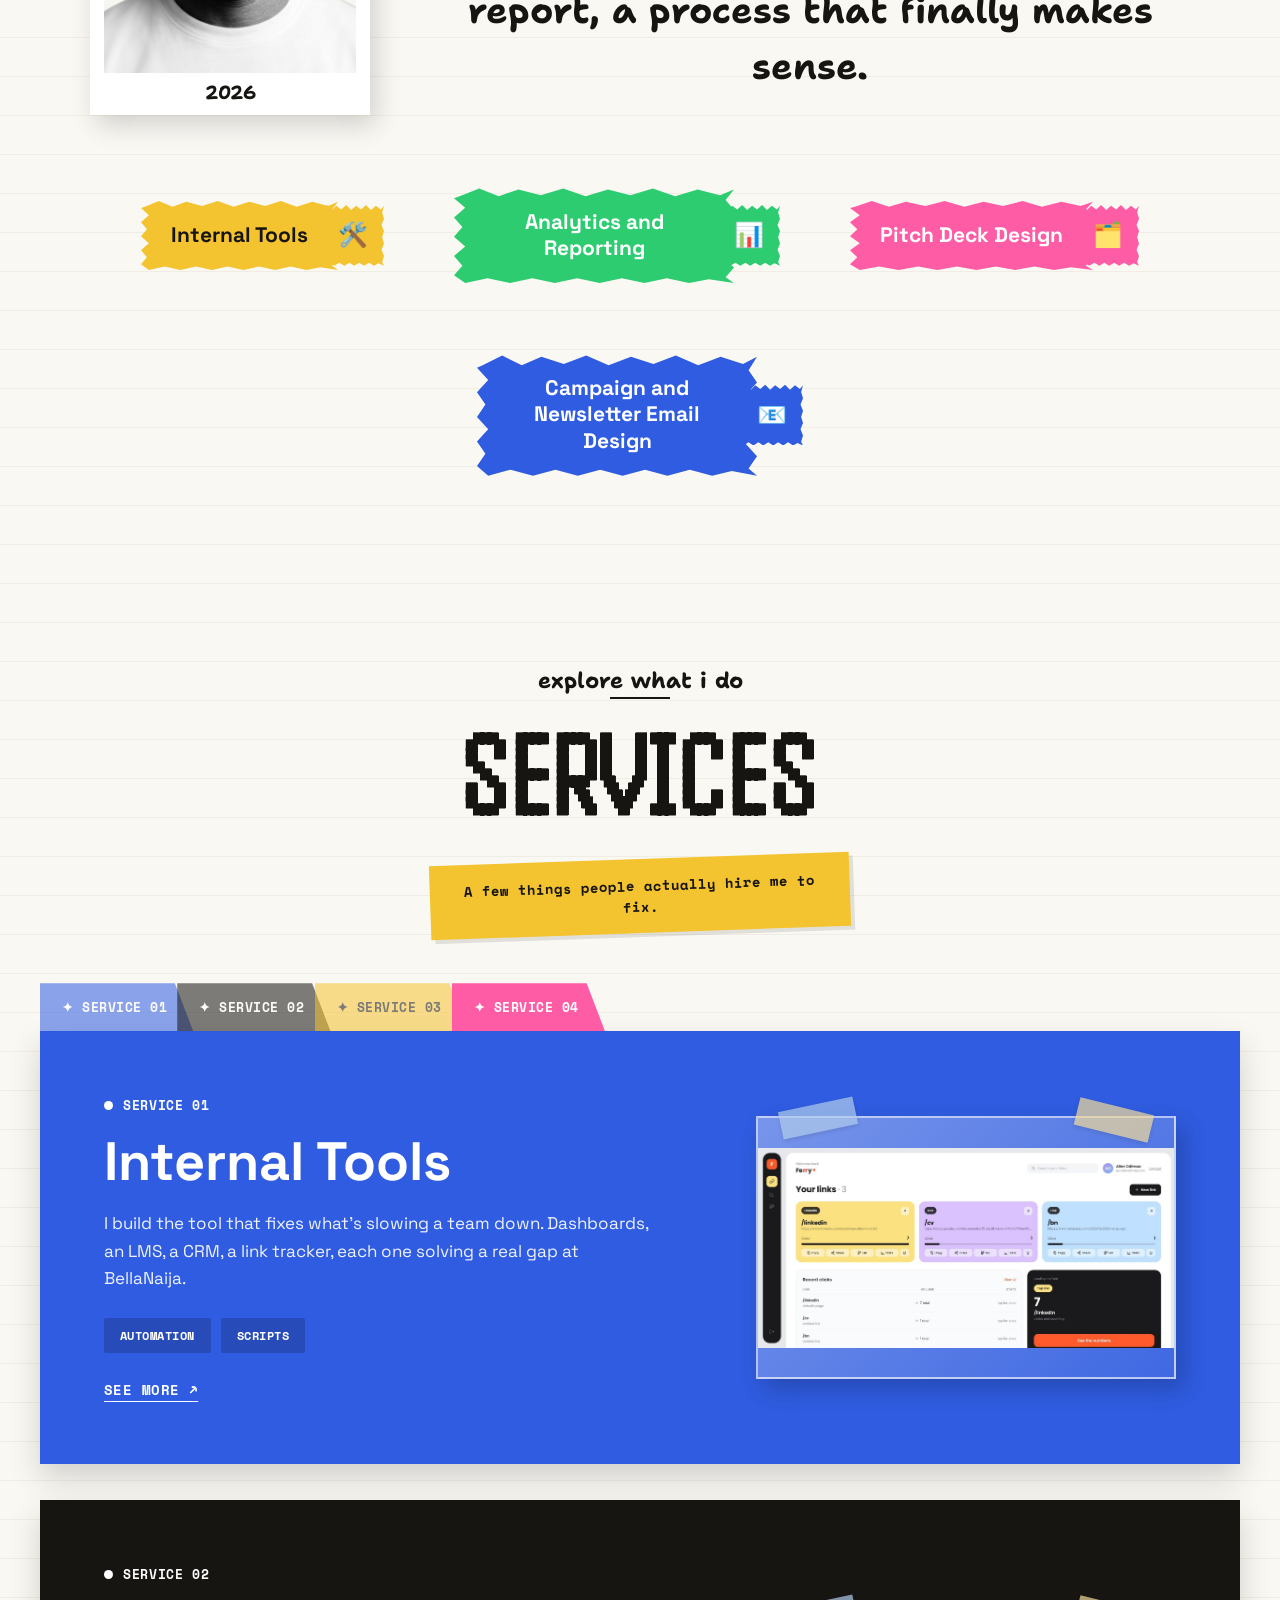
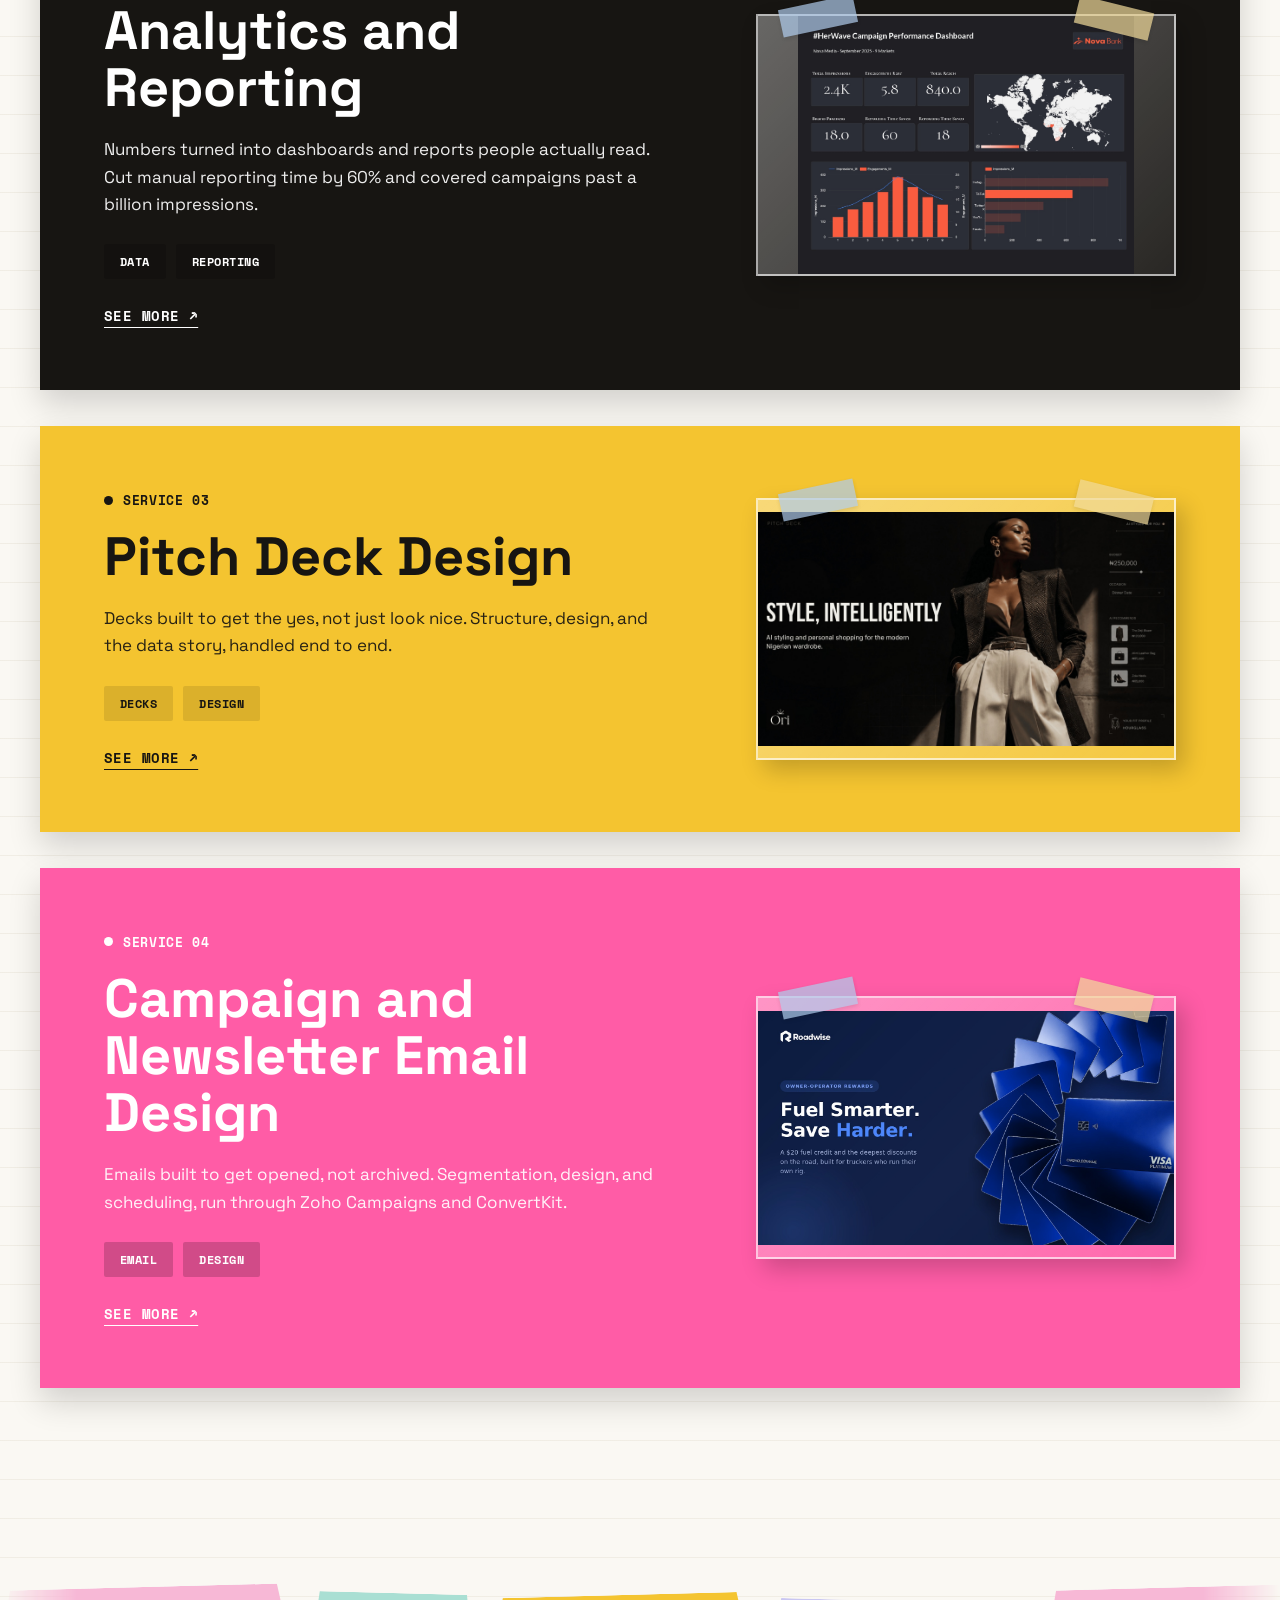
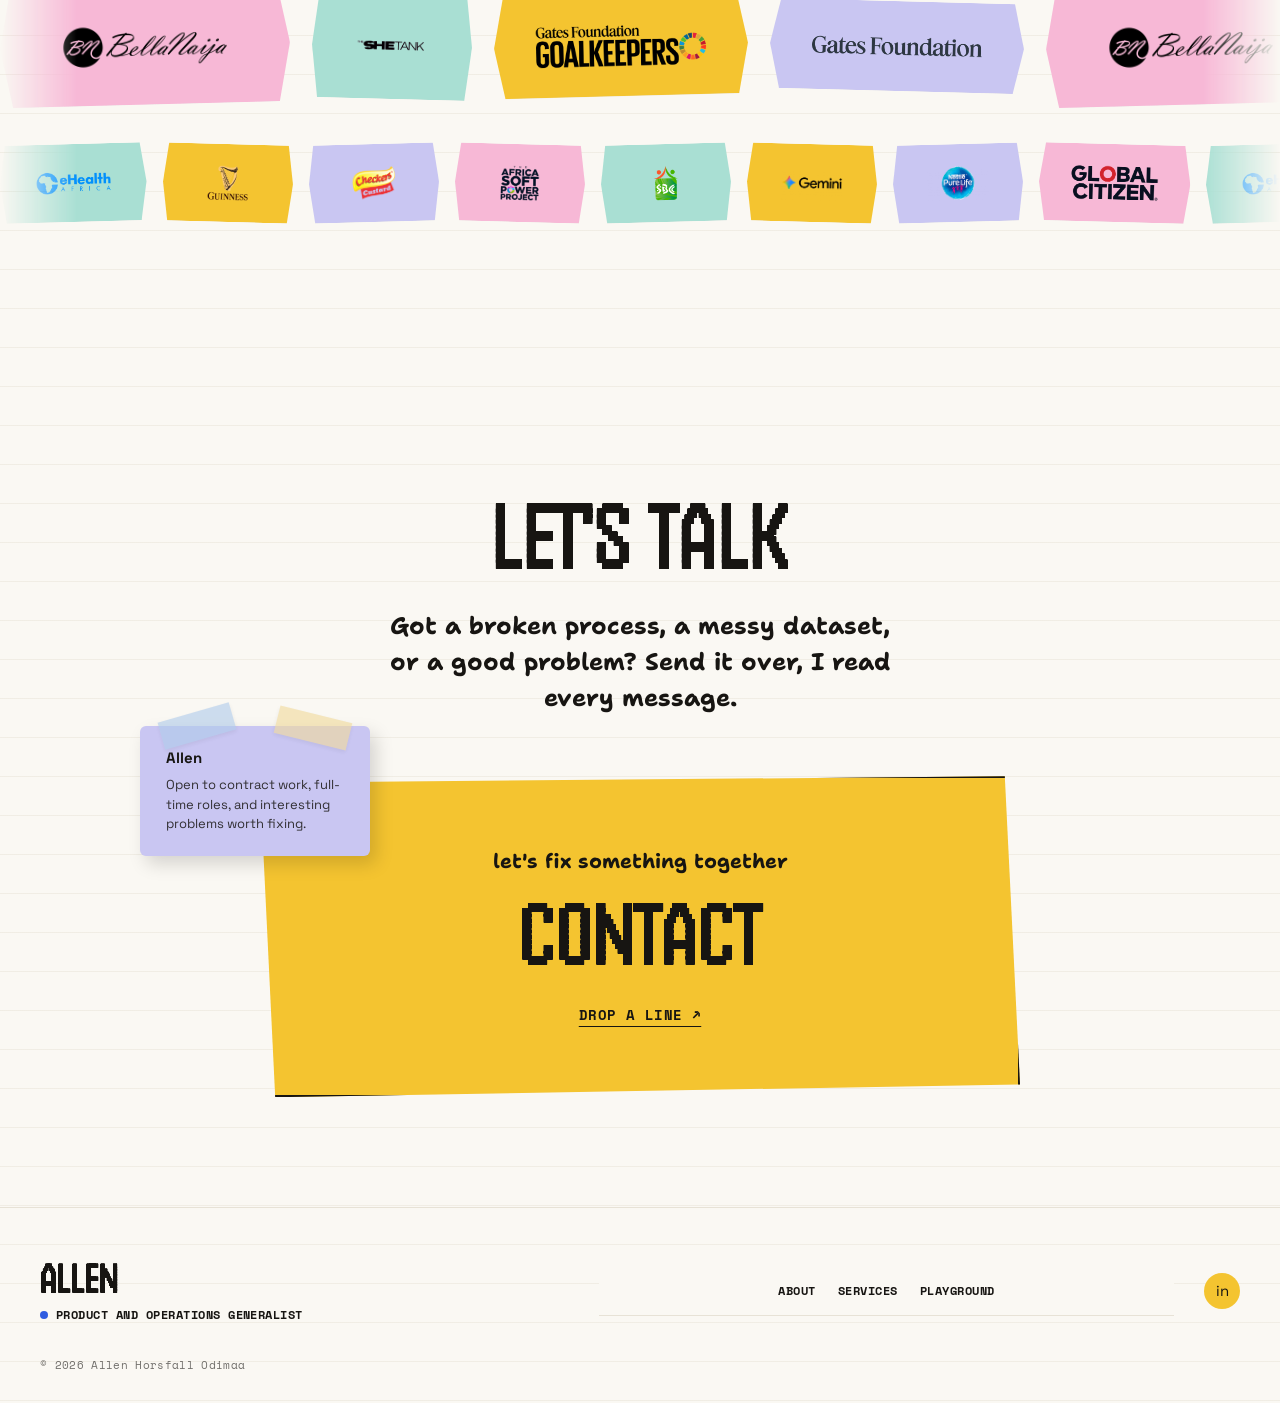
==== commit 562c6cb2: "rebuild porfolio" ====
--- a/index.html
+++ b/index.html
@@ -1,1154 +1,351 @@
 <!DOCTYPE html>
 <html lang="en">
 <head>
-<meta charset="UTF-8"/>
-<meta name="viewport" content="width=device-width, initial-scale=1.0"/>
-<title>Allen Horsfall</title>
-<link rel="icon" type="image/svg+xml" href="favicon.svg"/>
-<style>
-@font-face{font-family:"Syne";font-style:normal;font-weight:400;font-display:swap;src:url("./fonts/syne-v24-latin-regular.woff2") format("woff2");}
-@font-face{font-family:"Syne";font-style:normal;font-weight:500;font-display:swap;src:url("./fonts/syne-v24-latin-500.woff2") format("woff2");}
-@font-face{font-family:"Syne";font-style:normal;font-weight:600;font-display:swap;src:url("./fonts/syne-v24-latin-600.woff2") format("woff2");}
-@font-face{font-family:"Syne";font-style:normal;font-weight:700;font-display:swap;src:url("./fonts/syne-v24-latin-700.woff2") format("woff2");}
-@font-face{font-family:"Syne";font-style:normal;font-weight:800;font-display:swap;src:url("./fonts/syne-v24-latin-800.woff2") format("woff2");}
-@font-face{font-family:"DM Sans";font-style:normal;font-weight:300;font-display:swap;src:url("./fonts/dm-sans-v17-latin-300.woff2") format("woff2");}
-@font-face{font-family:"DM Sans";font-style:normal;font-weight:400;font-display:swap;src:url("./fonts/dm-sans-v17-latin-regular.woff2") format("woff2");}
-@font-face{font-family:"DM Sans";font-style:normal;font-weight:500;font-display:swap;src:url("./fonts/dm-sans-v17-latin-500.woff2") format("woff2");}
-
-  :root {
-    --bg:        #0a0a0a;
-    --bg2:       #111111;
-    --bg3:       #181818;
-    --accent:    #b8f542;
-    --accent2:   #7ee832;
-    --white:     #f0ede6;
-    --muted:     #888880;
-    --border:    rgba(255,255,255,0.07);
-    --display:   'Syne', sans-serif;
-    --body:      'DM Sans', sans-serif;
-  }
-
-  *, *::before, *::after { box-sizing: border-box; margin: 0; padding: 0; }
-
-  html { scroll-behavior: smooth; }
-
-  body {
-    background: var(--bg);
-    color: var(--white);
-    font-family: var(--body);
-    font-size: 16px;
-    line-height: 1.6;
-    overflow-x: hidden;
-    cursor: none;
-  }
-
-  /* Custom cursor */
-  .cursor {
-    width: 10px; height: 10px;
-    background: var(--accent);
-    border-radius: 50%;
-    position: fixed;
-    pointer-events: none;
-    z-index: 9999;
-    transition: transform 0.1s ease;
-    transform: translate(-50%, -50%);
-  }
-  .cursor-ring {
-    width: 36px; height: 36px;
-    border: 1.5px solid rgba(184,245,66,0.4);
-    border-radius: 50%;
-    position: fixed;
-    pointer-events: none;
-    z-index: 9998;
-    transition: all 0.12s ease;
-    transform: translate(-50%, -50%);
-  }
-  body:hover .cursor { opacity: 1; }
-
-  /* ── NAV ── */
-  nav {
-    position: fixed; top: 0; left: 0; right: 0;
-    z-index: 100;
-    padding: 22px 48px;
-    display: flex;
-    justify-content: space-between;
-    align-items: center;
-    background: linear-gradient(to bottom, rgba(10,10,10,0.95) 0%, transparent 100%);
-    backdrop-filter: blur(4px);
-  }
-  .nav-logo {
-    font-family: var(--display);
-    font-weight: 800;
-    font-size: 1.1rem;
-    letter-spacing: -0.02em;
-    color: var(--white);
-    text-decoration: none;
-  }
-  .nav-logo span { color: var(--accent); }
-  .nav-links { display: flex; gap: 8px; align-items: center; }
-  .nav-pill {
-    padding: 9px 20px;
-    border-radius: 100px;
-    border: 1px solid var(--border);
-    background: rgba(255,255,255,0.04);
-    color: var(--white);
-    text-decoration: none;
-    font-size: 0.82rem;
-    font-family: var(--body);
-    font-weight: 500;
-    letter-spacing: 0.01em;
-    transition: all 0.2s ease;
-    display: flex; align-items: center; gap: 8px;
-  }
-  .nav-pill:hover {
-    border-color: var(--accent);
-    background: rgba(184,245,66,0.08);
-    color: var(--accent);
-  }
-  .nav-pill.cta {
-    background: var(--accent);
-    color: #0a0a0a;
-    border-color: var(--accent);
-    font-weight: 600;
-  }
-  .nav-pill.cta:hover {
-    background: var(--accent2);
-    color: #0a0a0a;
-  }
-  .nav-dot { width: 7px; height: 7px; background: currentColor; border-radius: 50%; }
-
-  /* ── HERO ── */
-  .hero {
-    min-height: 100vh;
-    display: grid;
-    grid-template-columns: 1fr 1fr;
-    align-items: center;
-    padding: 120px 48px 80px;
-    position: relative;
-    overflow: hidden;
-    gap: 40px;
-  }
-
-  /* Grain texture overlay */
-  .hero::before {
-    content: '';
-    position: absolute; inset: 0;
-    background-image: url("data:image/svg+xml,%3Csvg viewBox='0 0 256 256' xmlns='http://www.w3.org/2000/svg'%3E%3Cfilter id='noise'%3E%3CfeTurbulence type='fractalNoise' baseFrequency='0.9' numOctaves='4' stitchTiles='stitch'/%3E%3C/filter%3E%3Crect width='100%25' height='100%25' filter='url(%23noise)' opacity='0.04'/%3E%3C/svg%3E");
-    pointer-events: none;
-    opacity: 0.4;
-  }
-
-  /* Glow blob */
-  .hero::after {
-    content: '';
-    position: absolute;
-    width: 600px; height: 600px;
-    background: radial-gradient(circle, rgba(184,245,66,0.06) 0%, transparent 70%);
-    top: 50%; right: 5%;
-    transform: translateY(-50%);
-    pointer-events: none;
-    border-radius: 50%;
-  }
-
-  .hero-left { position: relative; z-index: 2; }
-
-  .hero-tag {
-    display: inline-flex;
-    align-items: center;
-    gap: 8px;
-    padding: 6px 14px;
-    border-radius: 100px;
-    border: 1px solid rgba(184,245,66,0.3);
-    background: rgba(184,245,66,0.06);
-    font-size: 0.75rem;
-    font-weight: 500;
-    color: var(--accent);
-    letter-spacing: 0.08em;
-    text-transform: uppercase;
-    margin-bottom: 28px;
-    opacity: 0;
-    animation: fadeUp 0.6s ease 0.2s forwards;
-  }
-  .tag-dot { width: 6px; height: 6px; background: var(--accent); border-radius: 50%; animation: pulse 2s infinite; }
-
-  .hero-name {
-    font-family: var(--display);
-    font-weight: 800;
-    font-size: clamp(3.2rem, 6vw, 5.8rem);
-    line-height: 0.95;
-    letter-spacing: -0.04em;
-    margin-bottom: 12px;
-    opacity: 0;
-    animation: fadeUp 0.7s ease 0.35s forwards;
-  }
-  .hero-name .line2 { color: var(--accent); display: block; }
-
-  .hero-title {
-    font-family: var(--display);
-    font-size: clamp(0.85rem, 1.4vw, 1rem);
-    font-weight: 600;
-    color: var(--muted);
-    letter-spacing: 0.12em;
-    text-transform: uppercase;
-    margin-bottom: 32px;
-    opacity: 0;
-    animation: fadeUp 0.7s ease 0.5s forwards;
-  }
-
-  .hero-desc {
-    font-size: 1rem;
-    line-height: 1.75;
-    color: rgba(240,237,230,0.65);
-    max-width: 420px;
-    margin-bottom: 40px;
-    font-weight: 300;
-    opacity: 0;
-    animation: fadeUp 0.7s ease 0.65s forwards;
-  }
-
-  .hero-actions {
-    display: flex; gap: 12px; align-items: center;
-    opacity: 0;
-    animation: fadeUp 0.7s ease 0.8s forwards;
-  }
-  .btn-primary {
-    padding: 13px 28px;
-    background: var(--accent);
-    color: #0a0a0a;
-    font-family: var(--body);
-    font-weight: 600;
-    font-size: 0.88rem;
-    border: none;
-    border-radius: 100px;
-    text-decoration: none;
-    transition: all 0.2s ease;
-    letter-spacing: 0.01em;
-  }
-  .btn-primary:hover { background: var(--accent2); transform: translateY(-1px); }
-  .btn-ghost {
-    padding: 13px 28px;
-    background: transparent;
-    color: var(--white);
-    font-family: var(--body);
-    font-weight: 500;
-    font-size: 0.88rem;
-    border: 1px solid var(--border);
-    border-radius: 100px;
-    text-decoration: none;
-    transition: all 0.2s ease;
-  }
-  .btn-ghost:hover { border-color: rgba(240,237,230,0.3); background: rgba(255,255,255,0.04); }
-
-  /* Hero right - avatar placeholder */
-  .hero-right {
-    position: relative;
-    z-index: 2;
-    display: flex;
-    justify-content: center;
-    align-items: center;
-  }
-  .avatar-frame {
-    position: relative;
-    width: 380px;
-    height: 480px;
-    opacity: 0;
-    animation: fadeIn 1s ease 0.9s forwards;
-  }
-  .avatar-bg {
-    position: absolute; inset: 0;
-    background: radial-gradient(ellipse at 50% 80%, rgba(184,245,66,0.12) 0%, rgba(184,245,66,0.03) 50%, transparent 80%);
-    border-radius: 200px 200px 160px 160px;
-  }
-  .avatar-img {
-    position: absolute;
-    bottom: 0; left: 50%;
-    transform: translateX(-50%);
-    width: 340px;
-    height: 440px;
-    object-fit: cover;
-    object-position: top;
-    border-radius: 160px 160px 120px 120px;
-    border: 1px solid rgba(184,245,66,0.15);
-  }
-  /* Placeholder when no image */
-  .avatar-placeholder {
-    position: absolute;
-    bottom: 0; left: 50%;
-    transform: translateX(-50%);
-    width: 280px;
-    height: 380px;
-    border-radius: 140px 140px 100px 100px;
-    background: linear-gradient(175deg, var(--bg3) 0%, rgba(184,245,66,0.08) 100%);
-    border: 1px solid rgba(184,245,66,0.2);
-    display: flex;
-    flex-direction: column;
-    align-items: center;
-    justify-content: flex-end;
-    padding-bottom: 40px;
-    overflow: hidden;
-  }
-  .placeholder-silhouette {
-    width: 120px; height: 120px;
-    border-radius: 50%;
-    background: rgba(184,245,66,0.1);
-    border: 2px solid rgba(184,245,66,0.2);
-    margin-bottom: 16px;
-    display: flex; align-items: center; justify-content: center;
-    font-size: 3rem;
-  }
-  .placeholder-text {
-    font-size: 0.7rem;
-    color: var(--muted);
-    text-align: center;
-    letter-spacing: 0.1em;
-    text-transform: uppercase;
-  }
-
-  /* Floating badges */
-  .badge {
-    position: absolute;
-    background: var(--bg2);
-    border: 1px solid var(--border);
-    border-radius: 12px;
-    padding: 10px 16px;
-    font-size: 0.75rem;
-    font-weight: 500;
-    backdrop-filter: blur(10px);
-    animation: float 4s ease-in-out infinite;
-  }
-  .badge-1 { top: 15%; left: -20px; animation-delay: 0s; }
-  .badge-2 { top: 45%; right: -10px; animation-delay: 1.5s; }
-  .badge-3 { bottom: 20%; left: 10px; animation-delay: 0.8s; }
-  .badge-num { font-family: var(--display); font-size: 1.1rem; font-weight: 800; color: var(--accent); display: block; }
-
-  /* ── TOOLS MARQUEE ── */
-  .marquee-section {
-    padding: 32px 0;
-    border-top: 1px solid var(--border);
-    border-bottom: 1px solid var(--border);
-    overflow: hidden;
-  }
-  .marquee-track {
-    display: flex;
-    gap: 48px;
-    animation: marquee 20s linear infinite;
-    width: max-content;
-  }
-  .marquee-item {
-    font-family: var(--display);
-    font-size: 0.8rem;
-    font-weight: 600;
-    letter-spacing: 0.1em;
-    text-transform: uppercase;
-    color: rgba(240,237,230,0.25);
-    white-space: nowrap;
-    display: flex; align-items: center; gap: 48px;
-    transition: color 0.2s;
-  }
-  .marquee-item::after {
-    content: '◆';
-    color: var(--accent);
-    font-size: 0.5rem;
-    opacity: 0.5;
-  }
-
-  /* ── SECTIONS ── */
-  section { padding: 100px 48px; }
-
-  .section-label {
-    font-size: 0.72rem;
-    font-weight: 600;
-    letter-spacing: 0.15em;
-    text-transform: uppercase;
-    color: var(--accent);
-    margin-bottom: 20px;
-    display: flex; align-items: center; gap: 10px;
-  }
-  .section-label::before {
-    content: '';
-    width: 24px; height: 1px;
-    background: var(--accent);
-  }
-  .section-heading {
-    font-family: var(--display);
-    font-size: clamp(2rem, 3.5vw, 3rem);
-    font-weight: 800;
-    letter-spacing: -0.03em;
-    line-height: 1.05;
-    margin-bottom: 16px;
-  }
-  .section-heading em {
-    font-style: normal;
-    color: var(--accent);
-  }
-  .section-sub {
-    font-size: 0.95rem;
-    color: rgba(240,237,230,0.5);
-    max-width: 480px;
-    line-height: 1.7;
-    font-weight: 300;
-  }
-
-  /* ── ABOUT ── */
-  .about-grid {
-    display: grid;
-    grid-template-columns: 1fr 1fr;
-    gap: 80px;
-    align-items: start;
-    margin-top: 60px;
-  }
-  .about-text p {
-    font-size: 1rem;
-    line-height: 1.85;
-    color: rgba(240,237,230,0.7);
-    font-weight: 300;
-    margin-bottom: 20px;
-  }
-  .about-text p strong {
-    color: var(--white);
-    font-weight: 500;
-  }
-  .about-stats {
-    display: grid;
-    grid-template-columns: 1fr 1fr;
-    gap: 20px;
-  }
-  .stat-card {
-    padding: 28px 24px;
-    background: var(--bg2);
-    border: 1px solid var(--border);
-    border-radius: 16px;
-    transition: border-color 0.2s, transform 0.2s;
-  }
-  .stat-card:hover { border-color: rgba(184,245,66,0.3); transform: translateY(-2px); }
-  .stat-num {
-    font-family: var(--display);
-    font-size: 2.4rem;
-    font-weight: 800;
-    color: var(--accent);
-    letter-spacing: -0.03em;
-    line-height: 1;
-    margin-bottom: 6px;
-  }
-  .stat-label { font-size: 0.8rem; color: var(--muted); font-weight: 400; line-height: 1.4; }
-
-  /* ── WORK / PROJECTS ── */
-  #work { background: var(--bg); }
-  .projects-grid {
-    display: grid;
-    grid-template-columns: repeat(3, 1fr);
-    gap: 20px;
-    margin-top: 60px;
-  }
-  .project-card {
-    background: var(--bg2);
-    border: 1px solid var(--border);
-    border-radius: 20px;
-    padding: 32px;
-    position: relative;
-    overflow: hidden;
-    transition: all 0.3s ease;
-    cursor: none;
-  }
-  .project-card:hover {
-    border-color: rgba(184,245,66,0.3);
-    transform: translateY(-4px);
-    background: var(--bg3);
-  }
-  .project-card::before {
-    content: '';
-    position: absolute; top: 0; left: 0; right: 0;
-    height: 2px;
-    background: linear-gradient(90deg, var(--accent), transparent);
-    opacity: 0;
-    transition: opacity 0.3s;
-  }
-  .project-card:hover::before { opacity: 1; }
-
-  .project-tag {
-    display: inline-block;
-    padding: 4px 12px;
-    background: rgba(184,245,66,0.08);
-    border: 1px solid rgba(184,245,66,0.2);
-    border-radius: 100px;
-    font-size: 0.7rem;
-    font-weight: 600;
-    color: var(--accent);
-    letter-spacing: 0.08em;
-    text-transform: uppercase;
-    margin-bottom: 20px;
-  }
-  .project-title {
-    font-family: var(--display);
-    font-size: 1.15rem;
-    font-weight: 700;
-    letter-spacing: -0.02em;
-    margin-bottom: 12px;
-    line-height: 1.3;
-  }
-  .project-desc {
-    font-size: 0.85rem;
-    color: rgba(240,237,230,0.55);
-    line-height: 1.7;
-    font-weight: 300;
-    margin-bottom: 24px;
-  }
-  .project-metrics {
-    display: flex;
-    gap: 16px;
-    flex-wrap: wrap;
-    margin-bottom: 24px;
-  }
-  .metric {
-    font-size: 0.78rem;
-    font-weight: 600;
-    color: var(--accent);
-    font-family: var(--display);
-  }
-  .metric span { color: var(--muted); font-weight: 300; font-family: var(--body); font-size: 0.72rem; }
-  .project-arrow {
-    width: 36px; height: 36px;
-    border-radius: 50%;
-    border: 1px solid var(--border);
-    display: flex; align-items: center; justify-content: center;
-    font-size: 0.9rem;
-    transition: all 0.2s;
-    margin-left: auto;
-    color: var(--muted);
-  }
-  .project-card:hover .project-arrow {
-    background: var(--accent);
-    border-color: var(--accent);
-    color: #0a0a0a;
-    transform: rotate(45deg);
-  }
-  .project-card.featured {
-    grid-column: span 2;
-    display: grid;
-    grid-template-columns: 1fr auto;
-    gap: 32px;
-    align-items: start;
-  }
-
-  /* ── SKILLS ── */
-  #skills { background: var(--bg2); }
-  .skills-grid {
-    display: grid;
-    grid-template-columns: repeat(3, 1fr);
-    gap: 20px;
-    margin-top: 60px;
-  }
-  .skill-group {
-    padding: 28px;
-    background: var(--bg);
-    border: 1px solid var(--border);
-    border-radius: 16px;
-    transition: border-color 0.2s;
-  }
-  .skill-group:hover { border-color: rgba(184,245,66,0.2); }
-  .skill-group-title {
-    font-family: var(--display);
-    font-size: 0.85rem;
-    font-weight: 700;
-    letter-spacing: 0.05em;
-    text-transform: uppercase;
-    color: var(--accent);
-    margin-bottom: 16px;
-    padding-bottom: 12px;
-    border-bottom: 1px solid var(--border);
-  }
-  .skill-list {
-    display: flex;
-    flex-wrap: wrap;
-    gap: 8px;
-  }
-  .skill-tag {
-    padding: 5px 12px;
-    background: rgba(255,255,255,0.04);
-    border: 1px solid var(--border);
-    border-radius: 100px;
-    font-size: 0.75rem;
-    color: rgba(240,237,230,0.7);
-    font-weight: 400;
-    transition: all 0.2s;
-  }
-  .skill-tag:hover {
-    background: rgba(184,245,66,0.08);
-    border-color: rgba(184,245,66,0.3);
-    color: var(--accent);
-  }
-
-  /* ── EXPERIENCE TIMELINE ── */
-  #experience { background: var(--bg); }
-  .timeline {
-    margin-top: 60px;
-    position: relative;
-  }
-  .timeline::before {
-    content: '';
-    position: absolute;
-    left: 0; top: 8px; bottom: 8px;
-    width: 1px;
-    background: var(--border);
-  }
-  .timeline-item {
-    padding-left: 48px;
-    margin-bottom: 56px;
-    position: relative;
-  }
-  .timeline-item::before {
-    content: '';
-    position: absolute;
-    left: -5px; top: 8px;
-    width: 11px; height: 11px;
-    background: var(--bg);
-    border: 2px solid var(--accent);
-    border-radius: 50%;
-    transition: background 0.2s;
-  }
-  .timeline-item:hover::before { background: var(--accent); }
-  .timeline-date {
-    font-size: 0.72rem;
-    font-weight: 600;
-    color: var(--accent);
-    letter-spacing: 0.1em;
-    text-transform: uppercase;
-    margin-bottom: 8px;
-  }
-  .timeline-role {
-    font-family: var(--display);
-    font-size: 1.2rem;
-    font-weight: 700;
-    letter-spacing: -0.02em;
-    margin-bottom: 4px;
-  }
-  .timeline-company {
-    font-size: 0.85rem;
-    color: var(--muted);
-    margin-bottom: 16px;
-    font-weight: 400;
-  }
-  .timeline-bullets {
-    list-style: none;
-    display: flex;
-    flex-direction: column;
-    gap: 8px;
-  }
-  .timeline-bullets li {
-    font-size: 0.88rem;
-    color: rgba(240,237,230,0.6);
-    line-height: 1.6;
-    font-weight: 300;
-    padding-left: 16px;
-    position: relative;
-  }
-  .timeline-bullets li::before {
-    content: '';
-    position: absolute; left: 0; top: 9px;
-    width: 5px; height: 1px;
-    background: var(--accent);
-  }
-
-  /* ── CONTACT ── */
-  #contact {
-    background: var(--bg2);
-    text-align: center;
-  }
-  .contact-inner { max-width: 600px; margin: 0 auto; }
-  .contact-heading {
-    font-family: var(--display);
-    font-size: clamp(2.5rem, 5vw, 4rem);
-    font-weight: 800;
-    letter-spacing: -0.04em;
-    line-height: 1;
-    margin-bottom: 20px;
-  }
-  .contact-heading em { color: var(--accent); font-style: normal; }
-  .contact-sub {
-    font-size: 0.95rem;
-    color: rgba(240,237,230,0.5);
-    margin-bottom: 40px;
-    font-weight: 300;
-    line-height: 1.7;
-  }
-  .contact-links {
-    display: flex;
-    gap: 12px;
-    justify-content: center;
-    flex-wrap: wrap;
-  }
-  .contact-link {
-    padding: 12px 24px;
-    border-radius: 100px;
-    border: 1px solid var(--border);
-    background: rgba(255,255,255,0.03);
-    color: var(--white);
-    text-decoration: none;
-    font-size: 0.85rem;
-    font-weight: 500;
-    transition: all 0.2s;
-    display: flex; align-items: center; gap: 8px;
-  }
-  .contact-link:hover {
-    border-color: var(--accent);
-    background: rgba(184,245,66,0.06);
-    color: var(--accent);
-  }
-  .contact-link.primary {
-    background: var(--accent);
-    border-color: var(--accent);
-    color: #0a0a0a;
-    font-weight: 600;
-  }
-  .contact-link.primary:hover { background: var(--accent2); }
-
-  /* ── FOOTER ── */
-  footer {
-    padding: 28px 48px;
-    border-top: 1px solid var(--border);
-    display: flex;
-    justify-content: space-between;
-    align-items: center;
-    font-size: 0.78rem;
-    color: var(--muted);
-  }
-  footer a { color: var(--muted); text-decoration: none; transition: color 0.2s; }
-  footer a:hover { color: var(--accent); }
-
-  /* ── ANIMATIONS ── */
-  @keyframes fadeUp {
-    from { opacity: 0; transform: translateY(24px); }
-    to   { opacity: 1; transform: translateY(0); }
-  }
-  @keyframes fadeIn {
-    from { opacity: 0; }
-    to   { opacity: 1; }
-  }
-  @keyframes float {
-    0%, 100% { transform: translateY(0px); }
-    50%       { transform: translateY(-10px); }
-  }
-  @keyframes pulse {
-    0%, 100% { opacity: 1; }
-    50%       { opacity: 0.3; }
-  }
-  @keyframes marquee {
-    from { transform: translateX(0); }
-    to   { transform: translateX(-50%); }
-  }
-
-  /* Scroll-triggered fade */
-  .reveal {
-    opacity: 0;
-    transform: translateY(32px);
-    transition: opacity 0.7s ease, transform 0.7s ease;
-  }
-  .reveal.visible {
-    opacity: 1;
-    transform: translateY(0);
-  }
-
-  /* ── RESPONSIVE ── */
-  @media (max-width: 900px) {
-    nav { padding: 18px 24px; }
-    .nav-links .nav-pill:not(.cta) { display: none; }
-    .hero { grid-template-columns: 1fr; padding: 100px 24px 60px; text-align: center; }
-    .hero-desc { margin: 0 auto 32px; }
-    .hero-actions { justify-content: center; }
-    .hero-right { display: none; }
-    section { padding: 70px 24px; }
-    .about-grid, .projects-grid, .skills-grid { grid-template-columns: 1fr; }
-    .project-card.featured { grid-column: span 1; grid-template-columns: 1fr; }
-    footer { flex-direction: column; gap: 8px; text-align: center; padding: 24px; }
-  }
-</style>
+<meta charset="UTF-8">
+<meta name="viewport" content="width=device-width, initial-scale=1">
+<title>Allen — Home</title>
+<link rel="preconnect" href="https://fonts.googleapis.com">
+<link href="https://fonts.googleapis.com/css2?family=Handjet:wght@400..900&family=Shantell+Sans:wght@400;600;700&family=Space+Mono:wght@400;700&family=Space+Grotesk:wght@500;600;700&display=swap" rel="stylesheet">
+<link rel="stylesheet" href="styles.css">
 </head>
 <body>
-
-<div class="cursor" id="cursor"></div>
-<div class="cursor-ring" id="cursorRing"></div>
-
-<!-- NAV -->
-<nav>
-  <a class="nav-logo" href="#">AH<span>.</span></a>
-  <div class="nav-links">
-    <a class="nav-pill" href="#work"><span class="nav-dot"></span>Work</a>
-    <a class="nav-pill" href="#skills"><span class="nav-dot"></span>Skills</a>
-    <a class="nav-pill" href="#experience"><span class="nav-dot"></span>Experience</a>
-    <a class="nav-pill cta" href="#contact">Let's talk</a>
-  </div>
-</nav>
-
-<!-- HERO -->
-<section class="hero">
-  <div class="hero-left">
-    <div class="hero-tag">
-      <span class="tag-dot"></span>
-      Available for opportunities
-    </div>
-    <h1 class="hero-name">
-      Allen
-      <span class="line2">Horsfall</span>
-    </h1>
-    <p class="hero-title">Insights &amp; Product Operations · Media-Tech</p>
-    <p class="hero-desc">
-      I like building order out of chaos. I work across systems, analytics, and operations at BellaNaija, making work easier, insights clearer, and teams more focused on what matters.
-    </p>
-    <div class="hero-actions">
-      <a class="btn-primary" href="#work">See my work</a>
-      <a class="btn-ghost" href="#contact">Get in touch</a>
-    </div>
-  </div>
-
-  <div class="hero-right">
-    <div class="avatar-frame">
-      <div class="avatar-bg"></div>
-
-      <img class="avatar-img" src="https://res.cloudinary.com/dyysflskv/image/upload/v1778312072/ChatGPT_Image_May_9_2026_08_33_05_AM_bscnih.png" alt="Allen Horsfall"/>
-
-      <!-- Floating stat badges -->
-      <div class="badge badge-1">
-        <span class="badge-num">4+</span>
-        Years at BellaNaija
-      </div>
-      <div class="badge badge-2">
-        <span class="badge-num">1.1B</span>
-        Campaign impressions
-      </div>
-      <div class="badge badge-3">
-        <span class="badge-num">4wk</span>
-        CRM adoption
-      </div>
-    </div>
-  </div>
-</section>
-
-<!-- TOOLS MARQUEE -->
-<div class="marquee-section">
-  <div class="marquee-track">
-    <span class="marquee-item">GA4</span>
-    <span class="marquee-item">Zoho CRM</span>
-    <span class="marquee-item">Looker Studio</span>
-    <span class="marquee-item">Next.js</span>
-    <span class="marquee-item">Google Apps Script</span>
-    <span class="marquee-item">SQL</span>
-    <span class="marquee-item">Keyhole</span>
-    <span class="marquee-item">Figma</span>
-    <span class="marquee-item">Vercel</span>
-    <span class="marquee-item">Meta Business Suite</span>
-    <span class="marquee-item">Zoho People</span>
-    <span class="marquee-item">Tableau</span>
-    <span class="marquee-item">WordPress</span>
-    <!-- Duplicate for seamless loop -->
-    <span class="marquee-item">GA4</span>
-    <span class="marquee-item">Zoho CRM</span>
-    <span class="marquee-item">Looker Studio</span>
-    <span class="marquee-item">Next.js</span>
-    <span class="marquee-item">Google Apps Script</span>
-    <span class="marquee-item">SQL</span>
-    <span class="marquee-item">Keyhole</span>
-    <span class="marquee-item">Figma</span>
-    <span class="marquee-item">Vercel</span>
-    <span class="marquee-item">Meta Business Suite</span>
-    <span class="marquee-item">Zoho People</span>
-    <span class="marquee-item">Tableau</span>
-    <span class="marquee-item">WordPress</span>
-  </div>
-</div>
-
-<!-- ABOUT -->
-<section id="about">
-  <div class="section-label">About</div>
-  <h2 class="section-heading">The common thread<br>is <em>making things work.</em></h2>
-  <div class="about-grid reveal">
-    <div class="about-text">
-      <p>Over the past four years at <strong>BellaNaija</strong>, one of Nigeria's leading digital media brands, I have gone from managing advertising campaigns to owning the internal technology and analytics infrastructure the commercial and editorial teams rely on daily.</p>
-      <p>My work sits across <strong>operations, data, and product thinking.</strong> I do not wait to be handed a brief. I spot the gap, figure out what needs to exist, and build it. A CRM here, a dashboard there, a campaign M&amp;E framework, a GEO audit nobody had done before.</p>
-      <p>I am actively building toward <strong>product management</strong>. I already think in terms of users, outcomes, and systems that can scale. Now I want to apply that thinking to products that solve real problems for real people.</p>
-    </div>
-    <div class="about-stats">
-      <div class="stat-card">
-        <div class="stat-num">4+</div>
-        <div class="stat-label">Years at BellaNaija across two roles</div>
-      </div>
-      <div class="stat-card">
-        <div class="stat-num">1.1B</div>
-        <div class="stat-label">Impressions on #HerMoneyHerPower</div>
-      </div>
-      <div class="stat-card">
-        <div class="stat-num">60%</div>
-        <div class="stat-label">Reduction in manual reporting time</div>
-      </div>
-      <div class="stat-card">
-        <div class="stat-num">50+</div>
-        <div class="stat-label">Media platforms scored for a US acquisition project</div>
-      </div>
-    </div>
-  </div>
-</section>
-
-<!-- WORK -->
-<section id="work">
-  <div class="section-label">Work</div>
-  <h2 class="section-heading">Things I have <em>built</em><br>and led.</h2>
-  <p class="section-sub">A selection of projects across campaign M&amp;E, internal tooling, systems, and strategic research.</p>
-
-  <div class="projects-grid">
-    <!-- Featured card -->
-    <div class="project-card featured reveal">
-      <div>
-        <div class="project-tag">Campaign M&amp;E</div>
-        <h3 class="project-title">#HerMoneyHerPower Campaign</h3>
-        <p class="project-desc">Led full monitoring and evaluation for a women's economic power campaign by BellaNaija x The She Tank. Structured measurement using pre and post-campaign polling, analyzed 6,000+ survey responses for mindset shift and sentiment insights, and built real-time social listening dashboards.</p>
-        <div class="project-metrics">
-          <div class="metric">1.1B <span>Impressions</span></div>
-          <div class="metric">4M <span>Engagements</span></div>
-          <div class="metric">6,000+ <span>Surveys analyzed</span></div>
-        </div>
-        <div style="display:flex;gap:10px;margin-top:16px;flex-wrap:wrap;">
-          <a href="https://www.instagram.com/hermoneyherpower/" target="_blank" style="padding:8px 18px;border-radius:100px;border:1px solid rgba(184,245,66,0.3);background:rgba(184,245,66,0.06);color:var(--accent);font-size:0.75rem;font-weight:600;text-decoration:none;transition:all 0.2s;">Instagram</a>
-          <a href="https://www.bellanaija.com/2024/09/her-money-her-power/" target="_blank" style="padding:8px 18px;border-radius:100px;border:1px solid rgba(184,245,66,0.3);background:rgba(184,245,66,0.06);color:var(--accent);font-size:0.75rem;font-weight:600;text-decoration:none;transition:all 0.2s;">Read more</a>
-        </div>
-      </div>
-      <div class="project-arrow">↗</div>
-    </div>
-
-    <div class="project-card reveal">
-      <div class="project-tag">Health Campaign</div>
-      <h3 class="project-title">#StopHPVForHer Campaign</h3>
-      <p class="project-desc">Managed reporting and social listening for an HPV prevention and cervical cancer awareness campaign. Tracked performance across platforms, verified content and links, and produced final campaign documentation.</p>
-      <div class="project-metrics">
-        <div class="metric">39.8M <span>Unique social reach</span></div>
-        <div class="metric">1.4M <span>Hashtag engagements</span></div>
-      </div>
-      <div style="margin-top:16px;">
-        <a href="https://businessday.ng/life/article/stophpvforher-campaign-garners-millions-online-in-nigerias-fight-against-hpv-cervical-cancer/" target="_blank" style="padding:8px 18px;border-radius:100px;border:1px solid rgba(184,245,66,0.3);background:rgba(184,245,66,0.06);color:var(--accent);font-size:0.75rem;font-weight:600;text-decoration:none;transition:all 0.2s;">Read coverage</a>
-      </div>
-    </div>
-
-    <div class="project-card reveal">
-      <div class="project-tag">AI + Brand</div>
-      <h3 class="project-title">GEO Audit Framework</h3>
-      <p class="project-desc">GEO stands for Generative Engine Optimization. It is the practice of making sure your brand shows up accurately and prominently when people ask AI tools questions. Not Google. ChatGPT. Gemini. Claude. Perplexity. That is where a lot of people are going first now, and most brands have no idea how they appear there.</p>
-      <p class="project-desc" style="margin-top:10px;">I designed and ran BellaNaija's first GEO audit across all four major platforms, scoring how the brand was cited, identifying where it was missing, and building a monthly process to track it going forward.</p>
-      <div class="project-metrics">
-        <div class="metric">4 <span>AI platforms audited</span></div>
-        <div class="metric">Monthly <span>tracking framework</span></div>
-      </div>
-    </div>
-
-    <div class="project-card reveal">
-      <div class="project-tag">Free Tool</div>
-      <h3 class="project-title">GEO Brand Checker</h3>
-      <p class="project-desc">Test how your brand appears when people ask AI tools questions. Generates custom audit prompts across 8 question categories, a live scoring interface, and a personalised action plan. Built on the same GEO audit methodology I developed at BellaNaija.</p>
-      <div class="project-metrics">
-        <div class="metric">Free <span>No login needed</span></div>
-        <div class="metric">Public <span>version</span></div>
-      </div>
-      <div style="margin-top:16px;">
-        <a href="geo-checker.html" style="padding:8px 18px;border-radius:100px;border:1px solid rgba(184,245,66,0.3);background:rgba(184,245,66,0.06);color:var(--accent);font-size:0.75rem;font-weight:600;text-decoration:none;transition:all 0.2s;">Try it</a>
-      </div>
-    </div>
-
-    <div class="project-card reveal">
-      <div class="project-tag">Free Tool</div>
-      <h3 class="project-title">Campaign M&amp;E Generator</h3>
-      <p class="project-desc">Enter your campaign details and get a full Monitoring and Evaluation framework: KPI table, survey question bank, week-by-week timeline, platform benchmarks, risk register, and checklists. Built from the M&amp;E approach I applied on campaigns at BellaNaija.</p>
-      <div class="project-metrics">
-        <div class="metric">Free <span>No login needed</span></div>
-        <div class="metric">Public <span>version</span></div>
-      </div>
-      <div style="margin-top:16px;">
-        <a href="campaign-brief.html" style="padding:8px 18px;border-radius:100px;border:1px solid rgba(184,245,66,0.3);background:rgba(184,245,66,0.06);color:var(--accent);font-size:0.75rem;font-weight:600;text-decoration:none;transition:all 0.2s;">Try it</a>
-      </div>
-    </div>
-
-    <div class="project-card featured reveal">
-      <div>
-        <div class="project-tag">Case Study</div>
-        <h3 class="project-title">GA4 Content Analytics Dashboard</h3>
-        <p class="project-desc">Built an internal dashboard at BellaNaija integrating WordPress and GA4 data. What the problem was, how I solved it, and what changed for the team. A better version lives internally at BellaNaija — this is the public write-up.</p>
-        <div class="project-metrics">
-          <div class="metric">60% <span>less manual reporting</span></div>
-          <div class="metric">Live <span>data on every load</span></div>
-        </div>
-        <div style="margin-top:16px;">
-          <a href="case-studies.html" style="padding:8px 18px;border-radius:100px;border:1px solid rgba(184,245,66,0.3);background:rgba(184,245,66,0.06);color:var(--accent);font-size:0.75rem;font-weight:600;text-decoration:none;transition:all 0.2s;">Read case study</a>
-        </div>
-      </div>
-      <div class="project-arrow">↗</div>
-    </div>
-  </div>
-</section>
-
-<!-- SKILLS -->
-<section id="skills">
-  <div class="section-label">Skills</div>
-  <h2 class="section-heading">What I bring<br>to the <em>table.</em></h2>
-
-  <div class="skills-grid">
-    <div class="skill-group reveal">
-      <div class="skill-group-title">Systems and Operations</div>
-      <div class="skill-list">
-        <span class="skill-tag">Zoho CRM</span>
-        <span class="skill-tag">Zoho People</span>
-        <span class="skill-tag">Zoho Learn</span>
-        <span class="skill-tag">CRM Implementation</span>
-        <span class="skill-tag">Workflow Design</span>
-        <span class="skill-tag">Process Documentation</span>
-        <span class="skill-tag">Platform Evaluation</span>
-      </div>
-    </div>
-    <div class="skill-group reveal">
-      <div class="skill-group-title">Analytics and Reporting</div>
-      <div class="skill-list">
-        <span class="skill-tag">GA4</span>
-        <span class="skill-tag">Looker Studio</span>
-        <span class="skill-tag">SQL</span>
-        <span class="skill-tag">Tableau</span>
-        <span class="skill-tag">Excel</span>
-        <span class="skill-tag">KPI Definition</span>
-        <span class="skill-tag">Data Storytelling</span>
-      </div>
-    </div>
-    <div class="skill-group reveal">
-      <div class="skill-group-title">Campaign and M&amp;E</div>
-      <div class="skill-list">
-        <span class="skill-tag">Monitoring and Evaluation</span>
-        <span class="skill-tag">Keyhole</span>
-        <span class="skill-tag">Social Listening</span>
-        <span class="skill-tag">Survey Analysis</span>
-        <span class="skill-tag">Hashtag Tracking</span>
-        <span class="skill-tag">Sentiment Analysis</span>
-        <span class="skill-tag">Funder Reporting</span>
-      </div>
-    </div>
-    <div class="skill-group reveal">
-      <div class="skill-group-title">Technical</div>
-      <div class="skill-list">
-        <span class="skill-tag">Next.js</span>
-        <span class="skill-tag">JavaScript</span>
-        <span class="skill-tag">HTML / CSS</span>
-        <span class="skill-tag">Google Apps Script</span>
-        <span class="skill-tag">Neon / Postgres</span>
-        <span class="skill-tag">Vercel</span>
-        <span class="skill-tag">WordPress</span>
-      </div>
-    </div>
-    <div class="skill-group reveal">
-      <div class="skill-group-title">Research and Strategy</div>
-      <div class="skill-list">
-        <span class="skill-tag">Platform Scoring</span>
-        <span class="skill-tag">Audience Analysis</span>
-        <span class="skill-tag">GEO Auditing</span>
-        <span class="skill-tag">Strategic Decks</span>
-        <span class="skill-tag">Competitive Research</span>
-        <span class="skill-tag">Stakeholder Reporting</span>
-      </div>
-    </div>
-    <div class="skill-group reveal">
-      <div class="skill-group-title">Tools and Collaboration</div>
-      <div class="skill-list">
-        <span class="skill-tag">Notion</span>
-        <span class="skill-tag">Figma</span>
-        <span class="skill-tag">Jira</span>
-        <span class="skill-tag">Asana</span>
-        <span class="skill-tag">Meta Business Suite</span>
-        <span class="skill-tag">Slack</span>
-        <span class="skill-tag">Google Workspace</span>
-      </div>
-    </div>
-  </div>
-</section>
-
-<!-- CV SECTION -->
-<section id="experience" style="background:var(--bg2);text-align:center;">
-  <div style="max-width:560px;margin:0 auto;" class="reveal">
-    <div class="section-label" style="justify-content:center;">Experience</div>
-    <h2 class="section-heading">Want the full<br>picture? <em>Download my CV.</em></h2>
-    <p class="section-sub" style="margin:0 auto 40px;">Four years across client service, campaign analytics, CRM systems, internal tooling, and insights at BellaNaija, plus consulting and research work.</p>
-    <!-- Replace the href below with your actual CV link e.g. a Google Drive or Dropbox URL -->
-    <a href="Allen_Horsfall_Odimaa.pdf" download class="btn-primary" style="display:inline-flex;align-items:center;gap:10px;font-size:0.9rem;">
-      <svg width="16" height="16" viewBox="0 0 24 24" fill="none" stroke="currentColor" stroke-width="2.5"><path d="M21 15v4a2 2 0 01-2 2H5a2 2 0 01-2-2v-4"/><polyline points="7 10 12 15 17 10"/><line x1="12" y1="15" x2="12" y2="3"/></svg>
-      Download CV
-    </a>
-
-  </div>
-</section>
-
-<!-- CONTACT -->
-<section id="contact">
-  <div class="contact-inner reveal">
-    <h2 class="contact-heading">Let's build<br>something <em>real.</em></h2>
-    <p class="contact-sub">Open to product operations, insights, research, and generalist roles. Also available for freelance engagements and consulting projects.</p>
-    <div class="contact-links">
-      <a class="contact-link primary" href="mailto:odimaa.horsfall@gmail.com">odimaa.horsfall@gmail.com</a>
-      <a class="contact-link" href="https://linkedin.com/in/odimaa-allen-horsfall" target="_blank">LinkedIn</a>
-      <a class="contact-link" href="#work">View my work</a>
-    </div>
-  </div>
-</section>
-
-<!-- FOOTER -->
-<footer>
-  <span>Allen Horsfall · 2025</span>
-  <a href="mailto:odimaa.horsfall@gmail.com">odimaa.horsfall@gmail.com</a>
-</footer>
-
-<script>
-  // Custom cursor
-  const cursor = document.getElementById('cursor');
-  const ring   = document.getElementById('cursorRing');
-  let mx = 0, my = 0, rx = 0, ry = 0;
-  document.addEventListener('mousemove', e => { mx = e.clientX; my = e.clientY; });
-  function animateCursor() {
-    cursor.style.left = mx + 'px';
-    cursor.style.top  = my + 'px';
-    rx += (mx - rx) * 0.15;
-    ry += (my - ry) * 0.15;
-    ring.style.left = rx + 'px';
-    ring.style.top  = ry + 'px';
-    requestAnimationFrame(animateCursor);
-  }
-  animateCursor();
-
-  document.querySelectorAll('a, button').forEach(el => {
-    el.addEventListener('mouseenter', () => {
-      cursor.style.transform = 'translate(-50%,-50%) scale(2.5)';
-      ring.style.transform   = 'translate(-50%,-50%) scale(1.4)';
-      ring.style.borderColor = 'rgba(184,245,66,0.7)';
-    });
-    el.addEventListener('mouseleave', () => {
-      cursor.style.transform = 'translate(-50%,-50%) scale(1)';
-      ring.style.transform   = 'translate(-50%,-50%) scale(1)';
-      ring.style.borderColor = 'rgba(184,245,66,0.4)';
-    });
-  });
-
-  // Scroll reveal
-  const reveals = document.querySelectorAll('.reveal');
-  const observer = new IntersectionObserver(entries => {
-    entries.forEach((e, i) => {
-      if (e.isIntersecting) {
-        setTimeout(() => e.target.classList.add('visible'), i * 80);
-        observer.unobserve(e.target);
+  <div id="preloader">
+    <div class="note">
+      <div class="loader-percent" id="loaderPercent">00%</div>
+      <div class="loader-bar"><div class="loader-bar-fill" id="loaderFill"></div></div>
+      <div class="loader-status" id="loaderStatus">clearing the backlog</div>
+    </div>
+  </div>
+  <nav>
+    <div class="logo">🙂</div>
+    <div class="nav-collapsible" id="navCollapsible">
+      <a class="nav-link active" href="index.html">★ HOME</a>
+      <a class="nav-link" href="about.html">👤 ABOUT</a>
+      <a class="nav-link" href="services.html">▦ SERVICES</a>
+      <a class="nav-link" href="playground.html">◆ PLAYGROUND</a>
+      <div class="nav-spacer"></div>
+      <a class="contact-btn" href="contact.html">♡ CONTACT</a>
+    </div>
+    <a class="social li" href="https://www.linkedin.com/in/odimaa-allen-horsfall/" target="_blank" rel="noopener">in</a>
+    <button class="hamburger" id="hamburgerBtn" aria-label="Toggle menu">
+      <span></span><span></span><span></span>
+    </button>
+  </nav>
+
+  <div class="hero">
+    <div class="tag-row entrance entrance-1">
+      <div class="tag made-things">SPOTS THE GAPS</div>
+      <div class="tag sweat">SHIPS THE FIX</div>
+    </div>
+
+    <div class="robin-wrap entrance entrance-2">
+      <div class="robin-stage">
+        <svg class="frame" viewBox="0 0 100 100" preserveAspectRatio="none">
+          <path d="M2,4 C1,4 1,2 3,2 L97,3 C99,3 99,5 98,6 L97,94 C97,97 96,98 93,98 L5,97 C2,97 2,95 2,93 Z"/>
+        </svg>
+        <div class="corner corner-tl"></div>
+        <div class="corner corner-tr"></div>
+        <div class="corner corner-bl"></div>
+        <div class="corner corner-br"></div>
+        <div class="stage-content">
+          <div class="name-label">my name is<span class="ul"></span></div>
+          <h1 class="robin">ALLEN</h1>
+        </div>
+        <div class="reveal-panel">
+          <div class="name-label">my name is<span class="ul"></span></div>
+          <h1 class="robin">ALLEN</h1>
+        </div>
+        <div class="sticky designer">Product and Operations Generalist</div>
+        <div class="sticky location">Nigeria</div>
+      </div>
+    </div>
+
+    <div class="status-row entrance entrance-3">
+      <span class="dot"></span> OPEN TO NEW WORK AND INTERESTING PROBLEMS
+    </div>
+
+    <div class="headline-row entrance entrance-4">
+      <div class="photo left"></div>
+      <h2 class="headline">
+        I fix the gaps
+        <span class="icon-inline target">
+          <svg viewBox="0 0 24 24">
+            <circle cx="12" cy="12" r="10" fill="#2ECC71"/>
+            <circle cx="12" cy="12" r="6.2" fill="#FAF8F3"/>
+            <circle cx="12" cy="12" r="2.6" fill="#2ECC71"/>
+          </svg>
+        </span>
+        nobody else sees.
+        <span class="flower">🌸</span>
+      </h2>
+      <div class="photo right"></div>
+    </div>
+
+    <div class="cta-row entrance entrance-5">
+      <a class="cta" href="contact.html"><span class="arrow-box">
+        <svg width="14" height="14" viewBox="0 0 24 24" fill="none"><path d="M7 17L17 7M17 7H9M17 7V15" stroke="white" stroke-width="2.6" stroke-linecap="round" stroke-linejoin="round"/></svg>
+      </span> CONTACT ME</a>
+    </div>
+  </div>
+
+
+  <div class="wave-full">
+    <svg viewBox="0 0 1600 120" preserveAspectRatio="none">
+      <path d="M0,55 C400,-5 900,-10 1600,35"/>
+    </svg>
+  </div>
+
+  <div class="about-preview">
+    <div class="about-label reveal">about me!</div>
+
+    <div class="whats-up-wrap reveal">
+      <div class="whats-up-box">A bit about me</div>
+    </div>
+
+    <div class="about-grid reveal-group">
+      <div class="polaroid left reveal-item">
+        <div class="tape blue tl"></div>
+        <div class="tape yellow tr"></div>
+        <img class="photo-area" src="images/portrait.png" alt="Portrait">
+        <div class="cap">2026</div>
+      </div>
+
+      <p class="bio-text reveal-item">
+        I'm a product and operations generalist. Mostly that means noticing the gap nobody's fixed yet and building whatever it takes to close it, a tool, a report, a process that finally makes sense.
+      </p>
+    </div>
+
+    <div class="skills-row reveal-group">
+      <div class="skill-pair reveal-item">
+        <div class="skill-main gold">Internal Tools</div>
+        <div class="skill-badge gold">🛠️</div>
+      </div>
+      <div class="skill-pair reveal-item">
+        <div class="skill-main green">Analytics and Reporting</div>
+        <div class="skill-badge green">📊</div>
+      </div>
+      <div class="skill-pair reveal-item">
+        <div class="skill-main pink">Pitch Deck Design</div>
+        <div class="skill-badge pink">🗂️</div>
+      </div>
+      <div class="skill-pair reveal-item">
+        <div class="skill-main blue">Campaign and Newsletter Email Design</div>
+        <div class="skill-badge blue">📧</div>
+      </div>
+    </div>
+  </div>
+
+
+  <div class="services-section">
+    <div class="services-intro reveal">
+      <div class="services-label">explore what i do<span class="ul"></span></div>
+      <h2 class="services-heading">SERVICES</h2>
+      <div class="services-sub">A few things people actually hire me to fix.</div>
+    </div>
+
+    <div class="tab-bar" id="tabBar">
+      <div class="tab tab-1 active revealed" data-target="panel-1">✦ SERVICE 01</div>
+      <div class="tab tab-2" data-target="panel-2">✦ SERVICE 02</div>
+      <div class="tab tab-3" data-target="panel-3">✦ SERVICE 03</div>
+      <div class="tab tab-4" data-target="panel-4">✦ SERVICE 04</div>
+    </div>
+
+    <div class="services-stack">
+    <section class="service-panel panel-1" id="panel-1">
+      <div class="panel-inner">
+      <div class="panel-copy">
+        <div class="panel-eyebrow"><span class="dot"></span> SERVICE 01</div>
+        <h3 class="panel-title">Internal Tools</h3>
+        <p class="panel-desc">I build the tool that fixes what's slowing a team down. Dashboards, an LMS, a CRM, a link tracker, each one solving a real gap at BellaNaija.</p>
+        <div class="panel-tags">
+          <span class="panel-tag">AUTOMATION</span>
+          <span class="panel-tag">SCRIPTS</span>
+        </div>
+        <a class="panel-link" href="internal-tools.html">SEE MORE ↗</a>
+      </div>
+      <div class="panel-visual">
+        <div class="panel-tape blue tl"></div>
+        <div class="panel-tape yellow tr"></div>
+        <div class="panel-photo"><img src="images/tools-page/ferry-main.jpg" alt="Ferry link tool sample"></div>
+      </div>
+      </div>
+    </section>
+
+    <section class="service-panel panel-2" id="panel-2">
+      <div class="panel-inner">
+      <div class="panel-copy">
+        <div class="panel-eyebrow"><span class="dot"></span> SERVICE 02</div>
+        <h3 class="panel-title">Analytics and Reporting</h3>
+        <p class="panel-desc">Numbers turned into dashboards and reports people actually read. Cut manual reporting time by 60% and covered campaigns past a billion impressions.</p>
+        <div class="panel-tags">
+          <span class="panel-tag">DATA</span>
+          <span class="panel-tag">REPORTING</span>
+        </div>
+        <a class="panel-link" href="analytics-and-reporting.html">SEE MORE ↗</a>
+      </div>
+      <div class="panel-visual">
+        <div class="panel-tape blue tl"></div>
+        <div class="panel-tape yellow tr"></div>
+        <div class="panel-photo"><img src="images/analytics/dashboard-mockup.jpg" alt="Analytics dashboard sample"></div>
+      </div>
+      </div>
+    </section>
+
+    <section class="service-panel panel-3" id="panel-3">
+      <div class="panel-inner">
+      <div class="panel-copy">
+        <div class="panel-eyebrow"><span class="dot"></span> SERVICE 03</div>
+        <h3 class="panel-title">Pitch Deck Design</h3>
+        <p class="panel-desc">Decks built to get the yes, not just look nice. Structure, design, and the data story, handled end to end.</p>
+        <div class="panel-tags">
+          <span class="panel-tag">DECKS</span>
+          <span class="panel-tag">DESIGN</span>
+        </div>
+        <a class="panel-link" href="pitch-deck-design.html">SEE MORE ↗</a>
+      </div>
+      <div class="panel-visual">
+        <div class="panel-tape blue tl"></div>
+        <div class="panel-tape yellow tr"></div>
+        <div class="panel-photo"><img src="images/services/pitch-hero.jpg" alt="Pitch deck design sample"></div>
+      </div>
+      </div>
+    </section>
+
+    <section class="service-panel panel-4" id="panel-4">
+      <div class="panel-inner">
+      <div class="panel-copy">
+        <div class="panel-eyebrow"><span class="dot"></span> SERVICE 04</div>
+        <h3 class="panel-title">Campaign and Newsletter Email Design</h3>
+        <p class="panel-desc">Emails built to get opened, not archived. Segmentation, design, and scheduling, run through Zoho Campaigns and ConvertKit.</p>
+        <div class="panel-tags">
+          <span class="panel-tag">EMAIL</span>
+          <span class="panel-tag">DESIGN</span>
+        </div>
+        <a class="panel-link" href="email-design.html">SEE MORE ↗</a>
+      </div>
+      <div class="panel-visual">
+        <div class="panel-tape blue tl"></div>
+        <div class="panel-tape yellow tr"></div>
+        <div class="panel-photo"><img src="images/email/email-thumbnail.jpg" alt="Roadwise email campaign sample"></div>
+      </div>
+      </div>
+    </section>
+    </div>
+  </div>
+
+
+  <div class="trusted-by">
+    <div class="trusted-label reveal">brands i've worked alongside<span class="ul"></span></div>
+
+    <div class="marquee lead-marquee">
+      <div class="marquee-track">
+      <div class="logo-tape pink big prominent"><img src="images/logos/bellanaija.png" alt="BellaNaija"></div>
+      <div class="logo-tape mint big"><img src="images/logos/she-tank.png" alt="The She Tank"></div>
+      <div class="logo-tape gold big"><img src="images/logos/goalkeepers.png" alt="Goalkeepers"></div>
+      <div class="logo-tape lav big"><img src="images/logos/gates-foundation.png" alt="Gates Foundation"></div>
+      <div class="logo-tape pink big prominent"><img src="images/logos/bellanaija.png" alt="BellaNaija"></div>
+      <div class="logo-tape mint big"><img src="images/logos/she-tank.png" alt="The She Tank"></div>
+      <div class="logo-tape gold big"><img src="images/logos/goalkeepers.png" alt="Goalkeepers"></div>
+      <div class="logo-tape lav big"><img src="images/logos/gates-foundation.png" alt="Gates Foundation"></div>
+      </div>
+    </div>
+
+    <div class="marquee support-marquee">
+      <div class="marquee-track reverse">
+      <div class="logo-tape mint"><img src="images/logos/ehealth-africa.png" alt="eHealth Africa"></div>
+      <div class="logo-tape gold"><img src="images/logos/guinness.png" alt="Guinness"></div>
+      <div class="logo-tape lav"><img src="images/logos/checkers.png" alt="Checkers"></div>
+      <div class="logo-tape pink"><img src="images/logos/africa-soft-power.png" alt="Africa Soft Power Project"></div>
+      <div class="logo-tape mint"><img src="images/logos/seven-up.png" alt="Seven Up Bottling Company"></div>
+      <div class="logo-tape gold"><img src="images/logos/gemini.png" alt="Google Gemini"></div>
+      <div class="logo-tape lav"><img src="images/logos/nestle.png" alt="Nestl\u00e9 Pure Life"></div>
+      <div class="logo-tape pink"><img src="images/logos/global-citizen.png" alt="Global Citizen"></div>
+      <div class="logo-tape mint"><img src="images/logos/ehealth-africa.png" alt="eHealth Africa"></div>
+      <div class="logo-tape gold"><img src="images/logos/guinness.png" alt="Guinness"></div>
+      <div class="logo-tape lav"><img src="images/logos/checkers.png" alt="Checkers"></div>
+      <div class="logo-tape pink"><img src="images/logos/africa-soft-power.png" alt="Africa Soft Power Project"></div>
+      <div class="logo-tape mint"><img src="images/logos/seven-up.png" alt="Seven Up Bottling Company"></div>
+      <div class="logo-tape gold"><img src="images/logos/gemini.png" alt="Google Gemini"></div>
+      <div class="logo-tape lav"><img src="images/logos/nestle.png" alt="Nestl\u00e9 Pure Life"></div>
+      <div class="logo-tape pink"><img src="images/logos/global-citizen.png" alt="Global Citizen"></div>
+      </div>
+    </div>
+  </div>
+
+
+  <div class="cta-talk">
+    <div class="cta-smiley reveal">🙂</div>
+    <h2 class="cta-heading reveal">LET'S TALK</h2>
+    <p class="cta-sub reveal">Got a broken process, a messy dataset, or a good problem? Send it over, I read every message.</p>
+
+    <div class="cta-stage reveal-group">
+      <div class="cta-note reveal-item">
+        <div class="tape blue tl"></div>
+        <div class="tape yellow tr"></div>
+        <div class="cta-note-name">Allen</div>
+        <p class="cta-note-text">Open to contract work, full-time roles, and interesting problems worth fixing.</p>
+      </div>
+
+      <div class="cta-panel reveal-item">
+        <p class="cta-panel-sub">let's fix something together</p>
+        <h3 class="cta-panel-title">CONTACT</h3>
+        <a class="cta-panel-link" href="contact.html">DROP A LINE ↗</a>
+      </div>
+    </div>
+  </div>
+
+  <footer class="site-footer">
+    <div class="footer-top">
+      <div class="footer-brand">
+        <div class="footer-name">ALLEN</div>
+        <div class="footer-role"><span class="dot"></span> PRODUCT AND OPERATIONS GENERALIST</div>
+      </div>
+      <nav class="footer-nav">
+        <a href="about.html">ABOUT</a>
+        <a href="services.html">SERVICES</a>
+        <a href="playground.html">PLAYGROUND</a>
+      </nav>
+      <a class="social li" href="https://www.linkedin.com/in/odimaa-allen-horsfall/" target="_blank" rel="noopener">in</a>
+    </div>
+    <div class="footer-bottom">
+      <span>© 2026 Allen Horsfall Odimaa</span>
+    </div>
+  </footer>
+
+  <script src="script.js"></script>
+  <script>
+    const statusEl = document.getElementById('loaderStatus');
+    const percentEl = document.getElementById('loaderPercent');
+    const fillEl = document.getElementById('loaderFill');
+    const lines = [
+      'clearing the backlog',
+      'double-checking the numbers',
+      'closing a few gaps',
+      'tidying the dashboard',
+      'nearly there'
+    ];
+    let lineIndex = 0;
+    const lineTimer = setInterval(() => {
+      lineIndex = (lineIndex + 1) % lines.length;
+      statusEl.textContent = lines[lineIndex];
+    }, 480);
+
+    let pct = 0;
+    function tick(){
+      pct += Math.random() * 14 + 5;
+      if (pct >= 100) pct = 100;
+      percentEl.textContent = Math.floor(pct) + '%';
+      fillEl.style.width = pct + '%';
+      if (pct < 100){
+        setTimeout(tick, 120 + Math.random() * 90);
+      } else {
+        clearInterval(lineTimer);
+        statusEl.textContent = 'ready';
+        document.body.classList.add('page-ready');
+        setTimeout(() => { document.getElementById('preloader').classList.add('hide'); }, 400);
       }
-    });
-  }, { threshold: 0.1 });
-  reveals.forEach(el => observer.observe(el));
-
-  // Smooth nav active state
-  const sections = document.querySelectorAll('section[id]');
-  const navLinks = document.querySelectorAll('.nav-pill[href^="#"]');
-  window.addEventListener('scroll', () => {
-    let current = '';
-    sections.forEach(s => {
-      if (window.scrollY >= s.offsetTop - 120) current = s.id;
-    });
-    navLinks.forEach(link => {
-      link.style.color = link.getAttribute('href') === '#' + current ? 'var(--accent)' : '';
-    });
-  });
-</script>
+    }
+    setTimeout(tick, 250);
+  </script>
 </body>
 </html>
--- a/styles.css
+++ b/styles.css
@@ -0,0 +1,1049 @@
+:root{
+  --paper:#FAF8F3;
+  --line:#E7E2D6;
+  --ink:#171512;
+  --mint:#A9DFD3;
+  --gold:#F4C430;
+  --orange:#F0653C;
+  --blue:#2F5CE0;
+  --pink:#FF5CA6;
+}
+*{box-sizing:border-box;}
+html,body{margin:0;padding:0;}
+body{
+  font-family:'Space Grotesk',sans-serif;
+  background:
+    repeating-linear-gradient(to bottom, transparent 0px, transparent 38px, var(--line) 39px),
+    var(--paper);
+  color:var(--ink);
+  min-height:100vh;
+  overflow-x:hidden;
+  position:relative;
+}
+@media (prefers-reduced-motion: reduce){
+  *{animation-duration:0.001s !important; animation-iteration-count:1 !important; transition-duration:0.001s !important;}
+}
+
+/* PRELOADER */
+#preloader{ position:fixed; inset:0; background:var(--paper); z-index:200; display:flex; align-items:center; justify-content:center; transition:opacity .6s ease, visibility .6s ease; }
+#preloader.hide{opacity:0; visibility:hidden; pointer-events:none;}
+.note{ background:var(--gold); border:2px solid var(--ink); border-radius:6px; padding:34px 44px; box-shadow:6px 6px 0 rgba(0,0,0,0.12); min-width:280px; text-align:center; }
+.loader-percent{ font-family:'Handjet',sans-serif; font-weight:700; font-size:60px; line-height:1; }
+.loader-bar{ width:100%; height:8px; background:rgba(0,0,0,0.15); border-radius:4px; overflow:hidden; margin:16px 0 14px; }
+.loader-bar-fill{ height:100%; width:0%; background:var(--ink); }
+.loader-status{ font-family:'Space Mono',monospace; font-size:13px; font-weight:700; letter-spacing:0.02em; min-height:18px; }
+
+/* NAVBAR */
+nav{ position:sticky; top:0; z-index:100; display:flex; align-items:center; gap:8px; padding:16px 24px; background:var(--paper); border-bottom:1px solid var(--line); }
+.logo{ width:42px;height:42px;border-radius:50%; background:var(--pink); display:flex;align-items:center;justify-content:center; font-size:20px; margin-right:14px; flex-shrink:0; }
+.nav-collapsible{ display:flex; align-items:center; gap:8px; flex:1; }
+.nav-link{ display:flex;align-items:center;gap:7px; font-family:'Space Mono',monospace; font-weight:700; font-size:13px; letter-spacing:0.03em; padding:9px 16px; border-radius:8px; cursor:pointer; color:var(--ink); text-decoration:none; white-space:nowrap; }
+.nav-link.active{background:var(--gold);}
+.nav-link:not(.active):hover{background:#F0EDE4;}
+.nav-spacer{flex:1; min-width:8px;}
+.social{ width:36px;height:36px;border-radius:50%; display:flex;align-items:center;justify-content:center; margin-left:6px; color:var(--ink); font-size:15px; text-decoration:none; flex-shrink:0; background:var(--gold); }
+.contact-btn{ display:flex;align-items:center;gap:7px; border:2px solid var(--ink); border-radius:8px; padding:9px 18px; margin-left:14px; font-family:'Space Mono',monospace; font-weight:700; font-size:13px; background:#fff; cursor:pointer; white-space:nowrap; text-decoration:none; color:var(--ink); }
+
+.hamburger{
+  display:none;
+  width:42px; height:42px;
+  align-items:center; justify-content:center;
+  flex-direction:column; gap:4px;
+  background:#fff;
+  border:2px solid var(--ink);
+  border-radius:8px;
+  cursor:pointer;
+  margin-left:6px;
+  flex-shrink:0;
+  padding:0;
+}
+.hamburger span{ width:18px; height:2px; background:var(--ink); transition:transform .2s ease, opacity .2s ease; }
+.hamburger.active span:nth-child(1){ transform:translateY(6px) rotate(45deg); }
+.hamburger.active span:nth-child(2){ opacity:0; }
+.hamburger.active span:nth-child(3){ transform:translateY(-6px) rotate(-45deg); }
+
+@media (max-width:640px){
+  nav{ justify-content:space-between; }
+  .hamburger{ display:flex; }
+  .nav-collapsible{
+    display:none;
+    position:absolute; top:100%; left:0; right:0;
+    background:var(--paper); border-bottom:1px solid var(--line);
+    flex-direction:column; align-items:stretch; gap:6px;
+    padding:14px 16px 18px; z-index:50;
+  }
+  .nav-collapsible.open{ display:flex; }
+  .nav-spacer{ display:none; }
+  .contact-btn{ margin-left:0; justify-content:center; }
+}
+
+/* HERO */
+.hero{ max-width:1320px; margin:0 auto; padding:80px 40px 60px; position:relative; }
+.tag-row{ position:relative; z-index:6; display:flex; justify-content:center; align-items:flex-end; gap:60px; margin-bottom:56px; flex-wrap:wrap; }
+.tag{ font-family:'Space Mono',monospace; font-weight:700; font-size:15px; letter-spacing:0.03em; padding:12px 22px; border-radius:24px; box-shadow:0 0 0 5px #fff, 5px 6px 14px rgba(0,0,0,0.14); white-space:nowrap; }
+.tag.made-things{ background:var(--mint); transform:rotate(-6deg); }
+.tag.sweat{ background:var(--gold); transform:rotate(5deg); }
+
+.robin-wrap{ display:flex; justify-content:center; }
+.robin-stage{ position:relative; padding:34px 56px 30px; cursor:pointer; max-width:100%; }
+.robin-stage svg.frame{ position:absolute; inset:-6px; width:calc(100% + 12px); height:calc(100% + 12px); overflow:visible; pointer-events:none; }
+.robin-stage svg.frame path{ fill:none; stroke-width:3; stroke:var(--orange); }
+
+.corner{ position:absolute; width:16px; height:16px; z-index:4; opacity:0; transition:opacity .25s ease .1s; }
+.corner::before, .corner::after{ content:""; position:absolute; background:var(--ink); }
+.corner-tl{ top:0; left:0; } .corner-tl::before{ width:16px; height:5px; top:0; left:0; } .corner-tl::after{ width:5px; height:16px; top:0; left:0; }
+.corner-tr{ top:0; right:0; } .corner-tr::before{ width:16px; height:5px; top:0; right:0; } .corner-tr::after{ width:5px; height:16px; top:0; right:0; }
+.corner-bl{ bottom:0; left:0; } .corner-bl::before{ width:16px; height:5px; bottom:0; left:0; } .corner-bl::after{ width:5px; height:16px; bottom:0; left:0; }
+.corner-br{ bottom:0; right:0; } .corner-br::before{ width:16px; height:5px; bottom:0; right:0; } .corner-br::after{ width:5px; height:16px; bottom:0; right:0; }
+.robin-stage:hover .corner{ opacity:1; }
+
+.stage-content{ position:relative; z-index:2; }
+.name-label{ position:relative; text-align:center; font-family:'Shantell Sans',cursive; font-weight:700; font-size:clamp(18px,2.6vw,28px); margin-bottom:4px; }
+.name-label .ul{ display:block; width:64px; height:2px; background:currentColor; margin:2px auto 0; }
+h1.robin{ font-family:'Handjet',sans-serif; font-weight:700; font-size:clamp(56px,12vw,168px); letter-spacing:0.01em; margin:0; line-height:1; text-align:center; user-select:none; }
+
+.reveal-panel{ position:absolute; inset:0; background:var(--ink); color:#fff; z-index:3; display:flex; flex-direction:column; align-items:center; justify-content:center; padding:34px 56px 30px; clip-path: inset(0 100% 0 0); transition: clip-path .45s cubic-bezier(.6,0,.2,1); pointer-events:none; }
+.robin-stage:hover .reveal-panel{ clip-path: inset(0 0 0 0); }
+.reveal-panel .name-label{ color:#fff; }
+.reveal-panel h1.robin{ color:#fff; }
+
+.sticky{ position:absolute; font-family:'Shantell Sans',cursive; font-weight:700; font-size:clamp(16px,2.4vw,23px); padding:13px 21px; border-radius:4px; box-shadow:4px 4px 0 rgba(0,0,0,0.1); z-index:5; }
+.sticky.designer{ background:var(--gold); bottom:-32px; left:-26px; transform:rotate(-3deg); }
+.sticky.location{ background:var(--mint); bottom:-4px; right:-26px; transform:rotate(3deg); }
+
+.status-row{ text-align:center; margin-top:66px; font-family:'Space Mono',monospace; font-weight:700; letter-spacing:0.05em; font-size:clamp(11px,2vw,14px); display:flex; align-items:center; justify-content:center; gap:10px; padding:0 10px; }
+.status-row .dot{ width:10px;height:10px;border-radius:50%; background:var(--blue); animation:pulse 1.6s ease-in-out infinite; flex-shrink:0; }
+@keyframes pulse{ 0%,100%{opacity:1;} 50%{opacity:.35;} }
+
+.headline-row{ position:relative; display:flex; align-items:center; justify-content:center; margin-top:44px; }
+h2.headline{ font-family:'Space Grotesk',sans-serif; font-weight:900; font-size:clamp(32px,6.6vw,74px); text-align:center; line-height:1.15; max-width:900px; margin:0; }
+.icon-inline{ display:inline-flex; vertical-align:middle; margin:0 4px; width:clamp(28px,5.5vw,52px); }
+.icon-inline svg{ width:100%; height:auto; }
+.target{ animation:spin 6s linear infinite; }
+.flower{ display:inline-block; font-size:clamp(26px,5.5vw,50px); animation:spin 5s linear infinite; }
+@keyframes spin{ to{ transform:rotate(360deg); } }
+
+.photo{ position:absolute; width:108px;height:108px; border-radius:50%; border:4px solid var(--orange); overflow:hidden; background:linear-gradient(135deg,#8fb8c9,#2c4a5e); animation:float 4.5s ease-in-out infinite; }
+.photo.left{ left:0; top:190px; }
+.photo.right{ right:0; top:150px; animation-delay:-2s; }
+@keyframes float{ 0%,100%{ transform:translateY(0); } 50%{ transform:translateY(-14px); } }
+
+.cta-row{ display:flex; justify-content:center; margin-top:56px; }
+.cta{ display:flex; align-items:center; gap:10px; background:var(--ink); color:#fff; font-family:'Space Mono',monospace; font-weight:700; font-size:15px; letter-spacing:0.04em; padding:17px 28px; border-radius:6px; border:none; cursor:pointer; text-decoration:none; }
+.cta .arrow-box{ background:var(--blue); width:25px;height:25px; border-radius:4px; display:flex;align-items:center;justify-content:center; flex-shrink:0; }
+
+/* ABOUT PREVIEW SECTION */
+.wave-full{ position:relative; width:100vw; left:50%; transform:translateX(-50%); height:70px; overflow:hidden; }
+.wave-full svg{ width:100%; height:100%; display:block; }
+.wave-full path{ fill:none; stroke:#C4A268; stroke-width:1.5; vector-effect:non-scaling-stroke; }
+
+.about-preview{ position:relative; padding:30px 40px 100px; max-width:1320px; margin:0 auto; }
+.about-label{ font-family:'Shantell Sans',cursive; font-weight:700; font-size:24px; margin:10px 0 50px; }
+
+.whats-up-wrap{ text-align:center; margin-bottom:60px; }
+.whats-up-box{ display:inline-block; border:2px solid var(--ink); border-radius:6px; padding:14px 32px; font-family:'Space Grotesk',sans-serif; font-weight:800; font-size:clamp(24px,4vw,34px); }
+
+.about-grid{ display:flex; align-items:center; justify-content:center; gap:60px; flex-wrap:wrap; }
+
+.polaroid{ background:#fff; padding:14px 14px 42px; box-shadow:6px 10px 24px rgba(0,0,0,0.16); width:280px; position:relative; flex-shrink:0; }
+.polaroid .photo-area{ width:100%; height:320px; object-fit:cover; display:block; }
+.polaroid .cap{ position:absolute; bottom:10px; left:0; right:0; text-align:center; font-family:'Shantell Sans',cursive; font-weight:700; font-size:19px; }
+.polaroid.left{ transform:rotate(-6deg); }
+
+.tape{ position:absolute; width:74px; height:28px; opacity:0.6; box-shadow:0 2px 4px rgba(0,0,0,0.1); }
+.tape.blue{ background:#AFCBEB; }
+.tape.yellow{ background:#F1DA9A; }
+.polaroid.left .tape.tl{ top:-14px; left:-22px; transform:rotate(-25deg); }
+.polaroid.left .tape.tr{ top:-12px; right:-24px; transform:rotate(18deg); }
+
+.bio-text{ font-family:'Shantell Sans',cursive; font-weight:700; font-size:clamp(22px,3.2vw,36px); text-align:center; max-width:760px; line-height:1.55; }
+.bio-text .hl{ background:var(--blue); color:#fff; padding:1px 10px; border-radius:2px; }
+
+:root{
+  --jagged: polygon(
+    2% 10%, 9% 2%, 16% 10%, 23% 3%, 31% 9%, 39% 2%, 47% 10%, 55% 3%, 63% 9%, 71% 2%, 79% 10%, 87% 3%, 95% 9%, 100% 3%,
+    97% 14%, 100% 24%, 96% 34%, 100% 44%, 97% 54%, 100% 64%, 96% 74%, 100% 84%, 97% 94%, 100% 100%,
+    91% 96%, 84% 100%, 76% 95%, 68% 100%, 60% 95%, 52% 100%, 44% 95%, 36% 100%, 28% 95%, 20% 100%, 12% 95%, 4% 100%,
+    0% 92%, 3% 82%, 0% 72%, 4% 62%, 0% 52%, 3% 42%, 0% 32%, 4% 22%, 0% 12%
+  );
+}
+
+.skills-row{ display:flex; justify-content:center; gap:70px; flex-wrap:wrap; margin-top:56px; }
+.skill-pair{ display:flex; align-items:center; }
+.skill-main{ font-family:'Space Grotesk',sans-serif; font-weight:800; font-size:clamp(15px,2vw,21px); padding:22px 30px; clip-path:var(--jagged); position:relative; z-index:1; text-align:center; line-height:1.25; max-width:280px; }
+.skill-badge{ width:62px; height:62px; display:flex; align-items:center; justify-content:center; font-size:24px; clip-path:var(--jagged); margin-left:-16px; position:relative; z-index:2; }
+.skill-main.gold{ background:var(--gold); color:var(--ink); }
+.skill-badge.gold{ background:var(--gold); }
+.skill-main.green{ background:#2ECC71; color:#fff; }
+.skill-badge.green{ background:#2ECC71; }
+.skill-main.pink{ background:var(--pink); color:#fff; }
+.skill-badge.pink{ background:var(--pink); }
+.skill-main.blue{ background:var(--blue); color:#fff; }
+.skill-badge.blue{ background:var(--blue); }
+
+@media (max-width:640px){
+  .about-preview{ padding:20px 20px 70px; }
+  .wave-full{ height:70px; }
+  .about-grid{ flex-direction:column-reverse; gap:28px; }
+  .bio-text{ max-width:none; }
+  .polaroid{ width:220px; }
+  .polaroid .photo-area{ height:auto; aspect-ratio:3/4; }
+  .skills-row{ gap:36px; }
+  .skill-main{ padding:18px 26px; }
+}
+
+.stub-main{ max-width:900px; margin:0 auto; padding:120px 40px; text-align:center; }
+
+/* TRUSTED BY */
+.trusted-by{ max-width:1320px; margin:0 auto; padding:80px 0 100px; text-align:center; overflow:hidden; }
+.trusted-label{ font-family:'Shantell Sans',cursive; font-weight:700; font-size:22px; margin-bottom:40px; padding:0 40px; }
+.trusted-label .ul{ display:block; width:60px; height:2px; background:currentColor; margin:2px auto 0; }
+
+.marquee{ overflow:hidden; width:100%; -webkit-mask-image:linear-gradient(90deg, transparent, #000 6%, #000 94%, transparent); mask-image:linear-gradient(90deg, transparent, #000 6%, #000 94%, transparent); }
+.marquee-track{ display:flex; align-items:center; gap:22px; width:max-content; animation:marquee-scroll 34s linear infinite; padding:10px 0; }
+.marquee-track.reverse{ animation-direction:reverse; animation-duration:30s; gap:16px; }
+.marquee:hover .marquee-track{ animation-play-state:paused; }
+@keyframes marquee-scroll{ from{ transform:translateX(0); } to{ transform:translateX(-50%); } }
+
+.lead-marquee{ margin-bottom:20px; }
+
+.logo-tape{
+  position:relative;
+  display:flex; align-items:center; justify-content:center;
+  padding:22px 32px;
+  clip-path: polygon(4% 0%, 96% 0%, 100% 50%, 96% 100%, 4% 100%, 0% 50%);
+  box-shadow:0 4px 10px rgba(0,0,0,0.08);
+  transform:rotate(-1.5deg);
+  min-width:130px;
+  min-height:70px;
+  flex-shrink:0;
+}
+.marquee-track > .logo-tape:nth-child(even){ transform:rotate(1.5deg); }
+
+.logo-tape.big{ padding:30px 42px; min-width:160px; min-height:90px; }
+.logo-tape.prominent{ padding:36px 50px; min-width:190px; min-height:104px; box-shadow:0 0 0 4px #fff, 0 8px 20px rgba(0,0,0,0.22); }
+
+.logo-tape img{ max-height:34px; max-width:130px; width:auto; object-fit:contain; }
+.logo-tape.big img{ max-height:46px; max-width:170px; }
+.logo-tape.prominent img{ max-height:56px; max-width:190px; }
+
+.logo-tape.mint{ background:var(--mint); }
+.logo-tape.gold{ background:var(--gold); }
+.logo-tape.lav{ background:#C9C6F2; }
+.logo-tape.pink{ background:#F7B8D6; }
+
+@media (max-width:640px){
+  .trusted-by{ padding:50px 0 60px; }
+  .trusted-label{ padding:0 18px; }
+  .marquee-track{ gap:12px; }
+  .lead-marquee{ margin-bottom:14px; }
+  .logo-tape{ padding:16px 20px; min-width:100px; min-height:54px; }
+  .logo-tape.big{ padding:20px 26px; min-width:120px; min-height:64px; }
+  .logo-tape.prominent{ padding:24px 32px; min-width:140px; min-height:76px; }
+  .logo-tape img{ max-height:24px; max-width:90px; }
+  .logo-tape.big img{ max-height:30px; max-width:110px; }
+  .logo-tape.prominent img{ max-height:36px; max-width:120px; }
+}
+
+/* SERVICES SECTION */
+.services-section{ position:relative; margin-top:20px; }
+.services-intro{ text-align:center; padding:70px 20px 50px; }
+.services-label{ font-family:'Shantell Sans',cursive; font-weight:700; font-size:22px; }
+.services-label .ul{ display:block; width:60px; height:2px; background:currentColor; margin:2px auto 0; }
+.services-heading{ font-family:'Handjet',sans-serif; font-weight:700; font-size:clamp(48px,10vw,120px); line-height:1.02; letter-spacing:0.01em; margin:14px 0 0; }
+.services-sub{ display:inline-block; background:var(--gold); padding:16px 26px; margin-top:24px; font-family:'Space Mono',monospace; font-size:14px; font-weight:700; transform:rotate(-2deg); box-shadow:4px 4px 0 rgba(0,0,0,0.1); max-width:420px; }
+
+.services-stack{ position:relative; max-width:1320px; margin:0 auto; padding:0 40px; }
+
+.tab-bar{
+  position:sticky; top:76px; z-index:50;
+  display:flex; align-items:flex-end;
+  max-width:1320px; margin:0 auto; padding:0 40px;
+}
+.tab{
+  display:inline-flex; align-items:center; gap:8px;
+  padding:14px 26px 14px 22px;
+  font-family:'Space Mono',monospace; font-weight:700; font-size:13px; letter-spacing:0.04em;
+  color:#fff;
+  clip-path: polygon(0 0, 88% 0, 100% 100%, 0% 100%);
+  margin-right:-16px;
+  opacity:0.55;
+  cursor:pointer;
+  transition:opacity .25s ease, max-width .35s ease, padding .35s ease;
+  white-space:nowrap;
+  box-shadow:0 4px 10px rgba(0,0,0,0.12);
+  max-width:220px;
+  overflow:hidden;
+}
+.tab:not(.revealed){
+  max-width:0;
+  padding-left:0;
+  padding-right:0;
+  margin-right:0;
+  box-shadow:none;
+}
+.tab:last-child{ margin-right:0; }
+.tab.active{ opacity:1; }
+.tab-1{ background:var(--blue); }
+.tab-2{ background:var(--ink); }
+.tab-3{ background:var(--gold); color:var(--ink); }
+.tab-4{ background:var(--pink); }
+
+.service-panel{
+  position:sticky;
+  top:132px;
+  display:flex;
+  flex-direction:column;
+}
+.panel-1{ z-index:10; }
+.panel-2{ z-index:20; }
+.panel-3{ z-index:30; }
+.panel-4{ z-index:40; }
+
+.panel-1 .panel-inner{ background:var(--blue); color:#fff; }
+.panel-2 .panel-inner{ background:var(--ink); color:#fff; }
+.panel-3 .panel-inner{ background:var(--gold); color:var(--ink); }
+.panel-4 .panel-inner{ background:var(--pink); color:#fff; }
+
+.panel-inner{
+  display:flex;
+  align-items:center;
+  gap:64px;
+  padding:64px 64px;
+  flex-wrap:wrap;
+  border-radius:0;
+  box-shadow:0 14px 30px rgba(0,0,0,0.16);
+  margin-bottom:36px;
+}
+
+.panel-copy{ flex:1 1 380px; min-width:280px; }
+.panel-eyebrow{ display:flex; align-items:center; gap:10px; font-family:'Space Mono',monospace; font-weight:700; letter-spacing:0.05em; font-size:13px; margin-bottom:18px; }
+.panel-eyebrow .dot{ width:9px; height:9px; border-radius:50%; background:currentColor; }
+.panel-title{ font-family:'Space Grotesk',sans-serif; font-weight:900; font-size:clamp(32px,5vw,54px); line-height:1.06; margin:0 0 20px; }
+.panel-desc{ font-family:'Space Grotesk',sans-serif; font-size:17px; max-width:560px; line-height:1.6; margin:0 0 26px; opacity:0.92; }
+.panel-tags{ display:flex; gap:10px; flex-wrap:wrap; margin-bottom:26px; }
+.panel-tag{ background:rgba(0,0,0,0.18); font-family:'Space Mono',monospace; font-weight:700; font-size:12px; letter-spacing:0.04em; padding:9px 16px; border-radius:2px; }
+.panel-3 .panel-tag{ background:rgba(0,0,0,0.1); }
+.panel-link{ font-family:'Space Mono',monospace; font-weight:700; font-size:14px; letter-spacing:0.03em; color:inherit; text-decoration:underline; text-underline-offset:6px; }
+
+.panel-visual{ flex:1 1 380px; min-width:280px; position:relative; max-width:420px; align-self:center; }
+.panel-tape{ position:absolute; width:76px; height:28px; opacity:0.7; box-shadow:0 2px 4px rgba(0,0,0,0.15); z-index:2; }
+.panel-tape.blue{ background:#AFCBEB; }
+.panel-tape.yellow{ background:#F1DA9A; }
+.panel-tape.tl{ top:-12px; left:24px; transform:rotate(-12deg); }
+.panel-tape.tr{ top:-10px; right:24px; transform:rotate(14deg); }
+.panel-photo{
+  width:100%; aspect-ratio:16/10;
+  background:linear-gradient(135deg, rgba(255,255,255,0.35), rgba(255,255,255,0.08));
+  border:2px solid rgba(255,255,255,0.6);
+  box-shadow:8px 10px 22px rgba(0,0,0,0.2);
+  overflow:hidden;
+}
+.panel-photo img{ width:100%; height:100%; object-fit:contain; display:block; }
+
+@media (max-width:900px){
+  .tab{ font-size:12px; padding:12px 20px 12px 16px; }
+  .panel-inner{ padding:44px 32px; gap:40px; }
+}
+
+@media (max-width:640px){
+  .services-intro{ padding:50px 16px 36px; }
+  .tab{ font-size:10px; padding:12px 16px 12px 14px; }
+  /* Sticky stacking is disabled below this width, it reads cramped on small
+     screens; panels fall back to normal in-flow scroll instead. */
+  .tab-bar{ position:static; }
+  .service-panel{ position:static; box-shadow:none; }
+  .panel-inner{ padding:32px 18px; }
+  .panel-title{ font-size:clamp(30px,8vw,44px); }
+}
+.stub-main h1{ font-family:'Handjet',sans-serif; font-weight:700; font-size:clamp(40px,8vw,90px); margin:0 0 16px; }
+.stub-main p{ font-family:'Space Mono',monospace; font-size:15px; }
+
+/* TABLET */
+@media (max-width:900px){
+  .hero{ padding:64px 28px 50px; }
+  .tag-row{ gap:34px; margin-bottom:40px; }
+  .photo{ width:80px; height:80px; }
+  .photo.left{ top:160px; } .photo.right{ top:130px; }
+}
+
+/* MOBILE */
+@media (max-width:640px){
+  .hero{ padding:44px 18px 40px; }
+  .tag-row{ gap:16px; margin-bottom:30px; }
+  .tag{ font-size:12px; padding:9px 14px; }
+
+  .robin-stage{ padding:20px 22px 20px; }
+  .sticky{ position:static; display:inline-block; margin:10px 6px 0; }
+  .sticky.designer, .sticky.location{ transform:none; }
+  .stage-content, .reveal-panel{ display:flex; flex-direction:column; align-items:center; }
+
+  .photo{ display:none; }
+  .headline-row{ margin-top:28px; }
+  .status-row{ margin-top:40px; flex-wrap:wrap; text-align:center; }
+  .cta-row{ margin-top:36px; }
+}
+
+/* CTA — LET'S TALK */
+.cta-talk{ max-width:1000px; margin:0 auto; padding:60px 40px 110px; text-align:center; }
+.cta-smiley{ font-size:64px; display:inline-block; animation:float 4s ease-in-out infinite; }
+.cta-heading{ font-family:'Handjet',sans-serif; font-weight:700; font-size:clamp(48px,9vw,96px); margin:8px 0 18px; }
+.cta-sub{ font-family:'Shantell Sans',cursive; font-weight:700; font-size:clamp(18px,2.4vw,24px); max-width:520px; margin:0 auto 60px; line-height:1.5; }
+
+.cta-stage{ position:relative; display:flex; align-items:center; justify-content:center; }
+.cta-panel{
+  position:relative;
+  background:var(--gold);
+  border:2px solid var(--ink);
+  clip-path: polygon(0 2%, 98% 0, 100% 96%, 2% 100%);
+  padding:70px 60px;
+  width:100%;
+  max-width:760px;
+  text-align:center;
+}
+.cta-panel-sub{ font-family:'Shantell Sans',cursive; font-weight:700; font-size:clamp(16px,2vw,20px); margin:0 0 10px; }
+.cta-panel-title{ font-family:'Handjet',sans-serif; font-weight:700; font-size:clamp(48px,8vw,90px); margin:0 0 20px; }
+.cta-panel-link{ font-family:'Space Mono',monospace; font-weight:700; font-size:14px; letter-spacing:0.03em; color:var(--ink); text-decoration:underline; text-underline-offset:6px; }
+
+.cta-note{
+  position:absolute;
+  left:-40px; top:-50px;
+  background:#C9C6F2;
+  border-radius:6px;
+  padding:22px 26px;
+  width:230px;
+  text-align:left;
+  box-shadow:6px 8px 18px rgba(0,0,0,0.15);
+  transform:rotate(-4deg);
+  z-index:2;
+}
+.cta-note .tape.tl{ top:-14px; left:20px; transform:rotate(-16deg); }
+.cta-note .tape.tr{ top:-12px; right:20px; transform:rotate(14deg); }
+.cta-note-name{ font-family:'Space Grotesk',sans-serif; font-weight:800; font-size:15px; margin-bottom:8px; }
+.cta-note-text{ font-family:'Space Grotesk',sans-serif; font-size:13px; line-height:1.5; margin:0; opacity:0.85; }
+
+@media (max-width:820px){
+  .cta-note{ position:static; width:auto; max-width:340px; margin:0 auto 24px; transform:rotate(-2deg); }
+  .cta-stage{ flex-direction:column; }
+  .cta-panel{ padding:50px 32px; }
+}
+
+/* FOOTER */
+.site-footer{ max-width:1320px; margin:0 auto; padding:50px 40px 30px; border-top:1px solid var(--line); }
+.footer-top{ display:flex; align-items:center; flex-wrap:wrap; gap:24px; }
+.footer-name{ font-family:'Handjet',sans-serif; font-weight:700; font-size:clamp(30px,4vw,42px); line-height:1; }
+.footer-role{ display:flex; align-items:center; gap:8px; font-family:'Space Mono',monospace; font-weight:700; font-size:12px; letter-spacing:0.04em; margin-top:6px; }
+.footer-role .dot{ width:8px; height:8px; border-radius:50%; background:var(--blue); }
+.footer-brand{ flex:1 1 220px; }
+.footer-nav{ display:flex; gap:22px; flex:1 1 260px; justify-content:center; flex-wrap:wrap; }
+.footer-nav a{ font-family:'Space Mono',monospace; font-weight:700; font-size:12px; letter-spacing:0.04em; color:var(--ink); text-decoration:none; }
+.footer-bottom{ margin-top:34px; font-family:'Space Mono',monospace; font-size:11px; letter-spacing:0.03em; opacity:0.6; }
+
+@media (max-width:640px){
+  .cta-talk{ padding:40px 20px 70px; }
+  .cta-panel{ padding:40px 24px; }
+  .site-footer{ padding:36px 20px 24px; }
+  .footer-top{ flex-direction:column; align-items:flex-start; }
+  .footer-nav{ justify-content:flex-start; }
+}
+
+/* SCROLL-TRIGGERED REVEALS */
+.reveal, .reveal-item{
+  opacity:0;
+  transform:translateY(26px) rotate(-1deg);
+  transition:opacity .7s cubic-bezier(.16,1,.3,1), transform .7s cubic-bezier(.16,1,.3,1);
+  transition-delay:calc(var(--i, 0) * 90ms);
+}
+.reveal.in, .reveal-item.in{
+  opacity:1;
+  transform:translateY(0) rotate(0deg);
+}
+
+/* HERO ENTRANCE (plays once, right after the preloader hides) */
+.entrance{
+  opacity:0;
+  transform:translateY(22px);
+  transition:opacity .65s cubic-bezier(.16,1,.3,1), transform .65s cubic-bezier(.16,1,.3,1);
+}
+body.page-ready .entrance{ opacity:1; transform:translateY(0); }
+.entrance-1{ transition-delay:.05s; }
+.entrance-2{ transition-delay:.16s; }
+.entrance-3{ transition-delay:.30s; }
+.entrance-4{ transition-delay:.44s; }
+.entrance-5{ transition-delay:.58s; }
+
+@media (prefers-reduced-motion: reduce){
+  .reveal, .reveal-item, .entrance{ opacity:1 !important; transform:none !important; transition:none !important; }
+}
+
+/* ABOUT PAGE */
+.about-page{ max-width:1320px; margin:0 auto; padding:60px 40px 40px; position:relative; }
+.page-title{ font-family:'Handjet',sans-serif; font-weight:700; font-size:clamp(56px,10vw,120px); margin:0 0 50px; }
+
+.side-nav{
+  position:sticky; top:96px; z-index:20;
+  display:flex; flex-direction:column; gap:10px;
+  width:130px; float:left; margin-right:-130px;
+}
+.side-link{
+  font-family:'Space Mono',monospace; font-weight:700; font-size:12px; letter-spacing:0.03em;
+  padding:10px 16px; text-decoration:none; color:var(--ink);
+  border-radius:20px; opacity:0.5; transition:opacity .2s ease;
+  background:#EFEBE2;
+}
+.side-link.active{ opacity:1; }
+.side-link.gold.active{ background:var(--gold); }
+.side-link.pink.active{ background:var(--pink); color:#fff; }
+.side-link.blue.active{ background:var(--blue); color:#fff; }
+
+.about-section{ margin-left:150px; margin-bottom:70px; scroll-margin-top:100px; }
+.section-tag{ display:inline-block; font-family:'Space Mono',monospace; font-weight:700; font-size:13px; letter-spacing:0.04em; padding:9px 18px; border-radius:4px; margin-bottom:18px; }
+.section-tag.gold{ background:var(--gold); color:var(--ink); }
+.section-tag.pink{ background:var(--pink); color:#fff; }
+.section-tag.blue{ background:var(--blue); color:#fff; }
+
+.framed-box{ border:2px solid var(--ink); border-radius:8px; padding:44px; position:relative; }
+.framed-box.gold-frame{ border-color:#D9A916; }
+.framed-box.pink-frame{ border-color:var(--pink); }
+.framed-box.blue-frame{ border-color:var(--blue); }
+
+.framed-photo{ float:right; width:220px; margin:0 0 20px 30px; position:relative; background:#fff; padding:12px 12px 34px; box-shadow:6px 8px 18px rgba(0,0,0,0.15); transform:rotate(3deg); }
+.framed-photo .photo-area{ width:100%; height:230px; object-fit:cover; display:block; }
+.framed-photo .cap{ text-align:center; font-family:'Shantell Sans',cursive; font-weight:700; font-size:16px; margin-top:6px; }
+.photo-tag{ position:absolute; bottom:36px; left:-70px; font-family:'Shantell Sans',cursive; font-weight:700; font-size:16px; background:var(--gold); padding:6px 12px; border-radius:4px; transform:rotate(-4deg); box-shadow:3px 3px 0 rgba(0,0,0,0.1); }
+
+.bio-lead{ font-family:'Shantell Sans',cursive; font-weight:700; font-size:clamp(19px,2.4vw,25px); line-height:1.6; margin:0 0 22px; }
+.bio-lead .hl{ background:var(--blue); color:#fff; padding:1px 8px; border-radius:2px; }
+.bio-body{ font-family:'Space Grotesk',sans-serif; font-size:15px; line-height:1.7; color:var(--ink); opacity:0.85; margin:0 0 16px; max-width:640px; }
+
+.aside-note{
+  background:#F1DA9A; font-family:'Space Grotesk',sans-serif; font-size:14px; line-height:1.6;
+  padding:18px 22px; border-radius:4px; box-shadow:4px 5px 0 rgba(0,0,0,0.08);
+  max-width:340px; margin-top:26px;
+}
+.note-1{ transform:rotate(-1.5deg); }
+.note-2{ transform:rotate(1.5deg); margin-left:auto; }
+
+.story-card{ border-radius:6px; padding:28px 30px; max-width:480px; box-shadow:5px 6px 0 rgba(0,0,0,0.08); margin-bottom:14px; }
+.story-card.lav{ background:#C9C6F2; }
+.story-card.gold{ background:#F1DA9A; margin-left:auto; }
+.story-card.mint{ background:var(--mint); }
+.story-card h3{ font-family:'Space Grotesk',sans-serif; font-weight:800; font-size:20px; margin:0 0 10px; }
+.story-card p{ font-family:'Space Grotesk',sans-serif; font-size:14px; line-height:1.6; margin:0; opacity:0.85; }
+.story-note{ font-family:'Shantell Sans',cursive; font-weight:700; font-size:16px; margin:0 0 34px 30px; }
+.story-note.right{ text-align:right; margin:0 30px 34px auto; }
+
+.work-row{ display:flex; align-items:center; justify-content:space-between; flex-wrap:wrap; gap:12px; padding:20px 0; border-bottom:1px solid var(--line); }
+.work-row:last-child{ border-bottom:none; }
+.work-main{ display:flex; flex-direction:column; gap:4px; }
+.work-main strong{ font-family:'Space Grotesk',sans-serif; font-weight:800; font-size:17px; }
+.work-sub{ font-family:'Space Grotesk',sans-serif; font-size:13px; opacity:0.65; }
+.work-meta{ display:flex; align-items:center; gap:10px; flex-wrap:wrap; }
+.work-date{ font-family:'Space Mono',monospace; font-weight:700; font-size:11px; letter-spacing:0.03em; opacity:0.6; }
+.work-badge{ font-family:'Space Mono',monospace; font-weight:700; font-size:11px; letter-spacing:0.03em; background:var(--blue); color:#fff; padding:6px 12px; border-radius:3px; }
+
+@media (max-width:900px){
+  .side-nav{ position:static; float:none; flex-direction:row; width:auto; margin:0 0 30px; }
+  .about-section{ margin-left:0; }
+  .framed-photo{ float:none; margin:0 0 24px; width:180px; }
+}
+
+@media (max-width:640px){
+  .about-page{ padding:44px 20px 30px; }
+  .framed-box{ padding:26px 22px; }
+  .story-card{ max-width:none; }
+  .story-card.gold{ margin-left:0; }
+  .story-note.right{ text-align:left; margin:0 0 24px; }
+  .work-row{ flex-direction:column; align-items:flex-start; }
+}
+
+.work-more{ font-family:'Space Grotesk',sans-serif; font-size:14px; opacity:0.55; margin:22px 0 0; }
+
+/* PLAYGROUND */
+.pg-page{ max-width:1400px; margin:0 auto; padding:60px 40px 30px; }
+.pg-intro{ text-align:center; margin-bottom:50px; }
+.pg-label{ font-family:'Shantell Sans',sans-serif; font-weight:600; font-size:20px; }
+.pg-label .ul{ display:block; width:56px; height:2px; background:currentColor; margin:2px auto 0; }
+.pg-heading-wrap{ position:relative; display:inline-block; margin-top:10px; }
+.pg-heading{ font-family:'Handjet',sans-serif; font-weight:700; font-size:clamp(48px,9vw,110px); margin:0; }
+.pg-float-tag{
+  position:absolute; top:-10px; right:-70px;
+  background:var(--mint); font-family:'Shantell Sans',sans-serif; font-weight:600; font-size:16px;
+  padding:12px 20px; border-radius:6px; transform:rotate(6deg);
+  box-shadow:4px 5px 0 rgba(0,0,0,0.1);
+}
+.pg-intro-sub{
+  font-family:'Space Grotesk',sans-serif; font-size:15px; opacity:0.65;
+  max-width:420px; margin:22px auto 0; line-height:1.6;
+}
+
+.pg-board{ column-count:4; column-gap:26px; }
+.pg-card{
+  break-inside:avoid;
+  margin:0 0 40px;
+}
+.pg-card:nth-child(3n){ transform:rotate(-2deg); }
+.pg-card:nth-child(3n+1){ transform:rotate(1.5deg); }
+.pg-card:nth-child(3n+2){ transform:rotate(-1deg); }
+
+.pg-flip{
+  all:unset;
+  display:block;
+  position:relative;
+  width:100%;
+  cursor:pointer;
+  perspective:1400px;
+  box-shadow:0 10px 24px rgba(0,0,0,0.14);
+  transition:transform .2s ease, box-shadow .2s ease;
+}
+.pg-flip:hover{ transform:translateY(-4px); box-shadow:0 16px 30px rgba(0,0,0,0.2); }
+.pg-flip:focus-visible{ outline:3px solid var(--blue); outline-offset:3px; }
+
+.pg-card.flipped .pg-flip .pg-face-inner{ transform:rotateY(180deg); }
+
+.pg-face-inner{
+  position:relative;
+  width:100%;
+  height:100%;
+  transform-style:preserve-3d;
+  transition:transform .65s cubic-bezier(.4,.2,.2,1);
+}
+
+.pg-front, .pg-back{
+  backface-visibility:hidden;
+  -webkit-backface-visibility:hidden;
+}
+.pg-front{ position:relative; }
+.pg-back{
+  position:absolute; inset:0;
+  transform:rotateY(180deg);
+  background:var(--ink);
+  color:#fff;
+  display:flex; align-items:center; justify-content:center;
+  padding:28px;
+  text-align:center;
+}
+.pg-back-text{
+  font-family:'Shantell Sans',sans-serif; font-weight:600; font-size:clamp(20px,3vw,26px); line-height:1.4;
+  margin:0;
+}
+
+.pg-note{
+  position:absolute; top:-16px; left:14px; right:14px; z-index:3;
+  font-family:'Shantell Sans',sans-serif; font-weight:600; font-size:14px;
+  padding:9px 16px; border-radius:5px;
+  box-shadow:3px 4px 0 rgba(0,0,0,0.1);
+  transform:rotate(-3deg);
+  width:fit-content;
+  max-width:calc(100% - 28px);
+  line-height:1.3;
+}
+.pg-note.gold{ background:var(--gold); }
+.pg-note.mint{ background:var(--mint); }
+.pg-note.lav{ background:#C9C6F2; }
+.pg-note.pink{ background:#F7B8D6; }
+
+.pg-flip-hint{
+  position:absolute; bottom:10px; right:10px; z-index:3;
+  width:28px; height:28px; border-radius:50%;
+  background:rgba(255,255,255,0.92);
+  display:flex; align-items:center; justify-content:center;
+  font-size:14px;
+  box-shadow:0 2px 6px rgba(0,0,0,0.2);
+}
+
+.pg-photo{ width:100%; aspect-ratio:4/6; display:block; object-fit:cover; }
+
+@media (max-width:1024px){ .pg-board{ column-count:3; } }
+@media (max-width:768px){ .pg-board{ column-count:2; } .pg-float-tag{ right:-20px; font-size:13px; padding:9px 14px; } }
+@media (max-width:480px){
+  .pg-page{ padding:44px 20px 20px; }
+  .pg-board{ column-count:1; column-gap:0; }
+  .pg-heading-wrap{ display:block; }
+  .pg-float-tag{ position:static; display:inline-block; margin-top:14px; }
+}
+
+/* PLAYGROUND — gamified progress + confetti */
+.pg-progress{
+  display:inline-flex; align-items:center; gap:6px;
+  margin-top:20px;
+  font-family:'Space Mono',monospace; font-weight:700; font-size:12px; letter-spacing:0.03em;
+  background:var(--mint); color:var(--ink);
+  padding:9px 18px; border-radius:20px;
+  box-shadow:0 3px 8px rgba(0,0,0,0.1);
+  transition:background .3s ease, transform .2s ease;
+}
+.pg-progress.bump{ transform:scale(1.12); }
+.pg-progress.complete{ background:var(--gold); }
+
+.pg-card.flipped .pg-flip-hint{ opacity:0.35; }
+
+.pg-confetti-piece{
+  position:fixed;
+  top:-20px;
+  width:9px; height:9px;
+  z-index:200;
+  pointer-events:none;
+  border-radius:2px;
+  animation:pg-confetti-fall linear forwards;
+}
+@keyframes pg-confetti-fall{
+  0%{ transform:translateY(0) rotate(0deg); opacity:1; }
+  100%{ transform:translateY(105vh) rotate(540deg); opacity:0.9; }
+}
+
+@media (prefers-reduced-motion: reduce){
+  .pg-confetti-piece{ display:none; }
+}
+
+/* SERVICES LIST PAGE */
+.svc-page{ max-width:1320px; margin:0 auto; padding:60px 40px 40px; }
+.svc-intro{ text-align:center; margin-bottom:60px; }
+.svc-label{ font-family:'Shantell Sans',sans-serif; font-weight:600; font-size:20px; }
+.svc-label .ul{ display:block; width:56px; height:2px; background:currentColor; margin:2px auto 0; }
+.svc-heading{ font-family:'Handjet',sans-serif; font-weight:700; font-size:clamp(48px,9vw,110px); margin:10px 0 0; }
+.svc-sub{ font-family:'Space Grotesk',sans-serif; font-size:15px; opacity:0.65; margin-top:14px; }
+
+.svc-grid{ display:grid; grid-template-columns:1fr 1fr; gap:50px 40px; }
+.svc-card{ display:flex; flex-direction:column; }
+.svc-photo{ width:100%; aspect-ratio:16/10; border-radius:6px; margin-bottom:20px; overflow:hidden; position:relative; background:#EFEBE2; }
+.svc-photo img{ width:100%; height:100%; object-fit:contain; display:block; }
+.svc-eyebrow{ display:flex; align-items:center; gap:8px; font-family:'Space Mono',monospace; font-weight:700; font-size:12px; letter-spacing:0.04em; opacity:0.65; margin-bottom:10px; }
+.svc-eyebrow .dot{ width:8px; height:8px; border-radius:50%; background:var(--blue); }
+.svc-title{ font-family:'Inter',sans-serif; font-weight:800; font-size:24px; margin:0 0 8px; }
+.svc-desc{ font-family:'Space Grotesk',sans-serif; font-size:14px; opacity:0.7; line-height:1.5; margin:0 0 14px; }
+.svc-link{ font-family:'Space Mono',monospace; font-weight:700; font-size:12px; letter-spacing:0.03em; color:var(--ink); text-decoration:underline; text-underline-offset:5px; }
+
+@media (max-width:768px){
+  .svc-grid{ grid-template-columns:1fr; }
+}
+
+/* SERVICE DETAIL PAGE */
+.svc-detail{ max-width:1000px; margin:0 auto; padding:60px 40px 30px; }
+.svc-detail-hero{ text-align:center; margin-bottom:44px; }
+.svc-detail-title{ font-family:'Handjet',sans-serif; font-weight:700; font-size:clamp(44px,8vw,90px); margin:10px 0 18px; }
+.svc-detail-lead{ font-family:'Space Grotesk',sans-serif; font-size:17px; opacity:0.75; max-width:520px; margin:0 auto; line-height:1.6; }
+
+.svc-collage{ display:grid; grid-template-columns:repeat(4,1fr); gap:14px; margin-bottom:70px; }
+.svc-collage-tile{ aspect-ratio:3/4; border-radius:6px; }
+
+.svc-block{ margin-bottom:60px; }
+.svc-block-title{ font-family:'Inter',sans-serif; font-weight:800; font-size:22px; margin:0 0 24px; }
+
+.svc-tag-grid{ display:grid; grid-template-columns:1fr 1fr; gap:14px; }
+.svc-tag-card{ background:#EFEBE2; border-radius:6px; padding:20px 22px; font-family:'Space Grotesk',sans-serif; font-weight:500; font-size:15px; }
+
+.svc-feature-grid{ display:grid; grid-template-columns:repeat(4,1fr); gap:20px; }
+.svc-feature{ background:#fff; border:1px solid var(--line); border-radius:6px; padding:22px; }
+.svc-feature h3{ font-family:'Inter',sans-serif; font-weight:800; font-size:15px; margin:0 0 8px; }
+.svc-feature p{ font-family:'Space Grotesk',sans-serif; font-size:13px; opacity:0.65; margin:0; line-height:1.5; }
+
+.svc-engage-list{ display:flex; flex-direction:column; }
+.svc-engage-row{ display:flex; justify-content:space-between; align-items:baseline; gap:20px; padding:18px 0; border-bottom:1px solid var(--line); flex-wrap:wrap; }
+.svc-engage-row strong{ font-family:'Inter',sans-serif; font-weight:800; font-size:16px; }
+.svc-engage-row span{ font-family:'Space Grotesk',sans-serif; font-size:14px; opacity:0.65; }
+
+.svc-tools-row{ display:flex; flex-wrap:wrap; gap:14px; }
+.svc-tool-badge{
+  display:flex; align-items:center; gap:10px;
+  background:#fff; border:1px solid var(--line); border-radius:10px;
+  padding:12px 18px;
+}
+.svc-tool-badge img{ height:28px; width:auto; object-fit:contain; }
+.svc-tool-badge span{ font-family:'Space Grotesk',sans-serif; font-weight:600; font-size:14px; }
+
+@media (max-width:768px){
+  .svc-collage{ grid-template-columns:repeat(2,1fr); }
+  .svc-feature-grid{ grid-template-columns:1fr 1fr; }
+  .svc-tag-grid{ grid-template-columns:1fr; }
+}
+@media (max-width:480px){
+  .svc-detail{ padding:44px 20px 20px; }
+  .svc-feature-grid{ grid-template-columns:1fr; }
+}
+
+/* SERVICE DETAIL — deck-type carousel */
+.svc-carousel{
+  position:relative;
+  display:flex; align-items:center; gap:16px;
+  margin-bottom:24px;
+}
+.svc-car-track{ position:relative; flex:1; aspect-ratio:16/9; border-radius:10px; overflow:hidden; background:#EFEBE2; }
+.svc-car-slide{
+  position:absolute; inset:0;
+  display:flex; align-items:flex-end; justify-content:flex-start;
+  padding:26px;
+  opacity:0; visibility:hidden;
+  transition:opacity .4s ease;
+  background:#EFEBE2;
+}
+.svc-car-slide img{
+  position:absolute; inset:0;
+  width:100%; height:100%;
+  object-fit:contain;
+  z-index:0;
+}
+.svc-car-label{ position:relative; z-index:1; }
+.svc-car-slide.active{ opacity:1; visibility:visible; }
+.svc-car-label{
+  font-family:'Space Mono',monospace; font-weight:700; font-size:13px; letter-spacing:0.03em;
+  background:rgba(255,255,255,0.92); color:var(--ink);
+  padding:9px 16px; border-radius:20px;
+}
+.svc-car-arrow{
+  flex-shrink:0; width:42px; height:42px; border-radius:50%;
+  border:1px solid var(--line); background:#fff; cursor:pointer;
+  font-size:20px; line-height:1; display:flex; align-items:center; justify-content:center;
+  transition:background .2s ease;
+}
+.svc-car-arrow:hover{ background:#EFEBE2; }
+.svc-car-dots{ position:absolute; bottom:-26px; left:50%; transform:translateX(-50%); display:flex; gap:8px; }
+.svc-car-dot{ width:7px; height:7px; border-radius:50%; background:var(--line); cursor:pointer; }
+.svc-car-dot.active{ background:var(--blue); }
+
+/* SERVICE DETAIL — pricing */
+.svc-price-grid{ display:grid; grid-template-columns:1fr 1fr; gap:24px; }
+.svc-price-card{ border:1px solid var(--line); border-radius:10px; padding:26px; display:flex; flex-direction:column; }
+.svc-price-card h3{ font-family:'Inter',sans-serif; font-weight:800; font-size:18px; margin:0 0 10px; }
+.svc-price-desc{ font-family:'Space Grotesk',sans-serif; font-size:13px; opacity:0.65; line-height:1.55; margin:0 0 16px; }
+.svc-price-tag{ font-family:'Handjet',sans-serif; font-weight:700; font-size:30px; margin-bottom:16px; }
+.svc-price-list{ list-style:none; margin:0 0 12px; padding:0; display:flex; flex-direction:column; gap:8px; }
+.svc-price-list li{ font-family:'Space Grotesk',sans-serif; font-size:13px; padding-left:18px; position:relative; }
+.svc-price-list li::before{ content:"\2726"; position:absolute; left:0; color:var(--blue); font-size:11px; top:2px; }
+.svc-price-note{ font-family:'Space Grotesk',sans-serif; font-weight:600; font-size:12px; opacity:0.6; margin:auto 0 0; padding-top:10px; }
+
+@media (max-width:768px){
+  .svc-price-grid{ grid-template-columns:1fr; }
+}
+@media (max-width:480px){
+  .svc-carousel{ gap:8px; }
+  .svc-car-arrow{ width:34px; height:34px; font-size:16px; }
+}
+
+/* PITCH DECK PAGE — folder aesthetic, matches homepage */
+.pd-page{ max-width:1100px; margin:0 auto; padding:60px 40px 30px; }
+
+.pd-hero{ text-align:center; margin-bottom:40px; }
+.pd-eyebrow{ display:inline-block; font-family:'Space Mono',monospace; font-weight:700; font-size:13px; letter-spacing:0.04em; background:var(--gold); padding:8px 16px; border-radius:20px; margin-bottom:16px; }
+.pd-title{ font-family:'Handjet',sans-serif; font-weight:700; font-size:clamp(44px,8vw,90px); margin:0 0 18px; }
+.pd-lead{ font-family:'Space Grotesk',sans-serif; font-size:17px; opacity:0.75; max-width:520px; margin:0 auto; line-height:1.6; }
+
+.pd-carousel{ display:flex; align-items:center; gap:16px; margin-bottom:70px; }
+
+.pd-block{ margin-bottom:64px; }
+.pd-tag{ display:inline-block; font-family:'Space Mono',monospace; font-weight:700; font-size:12px; letter-spacing:0.04em; padding:8px 16px; border-radius:4px; margin-bottom:16px; }
+.pd-tag.blue{ background:var(--blue); color:#fff; }
+.pd-tag.gold{ background:var(--gold); color:var(--ink); }
+.pd-tag.pink{ background:var(--pink); color:#fff; }
+.pd-tag.mint{ background:var(--mint); color:var(--ink); }
+.pd-block-title{ font-family:'Inter',sans-serif; font-weight:800; font-size:clamp(22px,3.4vw,30px); margin:0 0 14px; max-width:640px; }
+.pd-block-copy{ font-family:'Space Grotesk',sans-serif; font-size:15px; opacity:0.7; line-height:1.6; max-width:600px; margin:0; }
+.pd-block-note{ font-family:'Shantell Sans',sans-serif; font-weight:600; font-size:15px; margin-top:24px; }
+
+/* Persona folder cards */
+.pd-persona-grid{ display:grid; grid-template-columns:1fr 1fr; gap:22px; }
+.pd-persona{
+  position:relative;
+  border-radius:8px;
+  padding:26px 24px;
+  border:2px solid var(--ink);
+}
+.pd-persona.blue{ background:#DCE5FB; }
+.pd-persona.gold{ background:#FBF0CC; }
+.pd-persona.pink{ background:#FCE3EF; }
+.pd-persona.mint{ background:#DCF3EA; }
+.pd-persona h3{ font-family:'Inter',sans-serif; font-weight:800; font-size:17px; margin:6px 0 10px; }
+.pd-persona p{ font-family:'Space Grotesk',sans-serif; font-size:13px; opacity:0.75; line-height:1.55; margin:0 0 16px; }
+.pd-persona-tags{ display:flex; flex-wrap:wrap; gap:8px; }
+.pd-persona-tags span{
+  background:#fff; border:1px solid rgba(0,0,0,0.12);
+  font-family:'Space Mono',monospace; font-weight:700; font-size:11px; letter-spacing:0.02em;
+  padding:6px 12px; border-radius:14px;
+}
+
+/* Pull quote */
+.pd-quote{ text-align:center; margin:80px 0; }
+.pd-quote p{ font-family:'Handjet',sans-serif; font-weight:700; font-size:clamp(32px,6vw,56px); margin:0 0 16px; }
+.pd-quote-sub{ font-family:'Space Grotesk',sans-serif; font-size:14px; opacity:0.6; max-width:460px; display:block; margin:0 auto; line-height:1.6; }
+
+/* Accordion — What's Included */
+.pd-accordion{ margin-top:30px; border-top:1px solid var(--line); }
+.pd-acc-item{ border-bottom:1px solid var(--line); }
+.pd-acc-head{
+  all:unset;
+  display:flex; align-items:center; gap:16px;
+  width:100%; box-sizing:border-box;
+  padding:20px 4px;
+  cursor:pointer;
+}
+.pd-acc-num{ font-family:'Space Mono',monospace; font-weight:700; font-size:13px; opacity:0.45; width:24px; flex-shrink:0; }
+.pd-acc-title{ font-family:'Inter',sans-serif; font-weight:800; font-size:17px; flex:1; }
+.pd-acc-plus{ font-family:'Inter',sans-serif; font-weight:700; font-size:20px; flex-shrink:0; transition:transform .25s ease; color:var(--blue); }
+.pd-acc-item.open .pd-acc-plus{ transform:rotate(45deg); }
+.pd-acc-panel{
+  display:grid;
+  grid-template-rows:0fr;
+  transition:grid-template-rows .3s ease;
+}
+.pd-acc-panel p{
+  overflow:hidden;
+  font-family:'Space Grotesk',sans-serif; font-size:14px; opacity:0.7; line-height:1.6;
+  margin:0; padding:0 4px 0 40px; max-width:520px;
+}
+.pd-acc-item.open .pd-acc-panel{ grid-template-rows:1fr; }
+.pd-acc-item.open .pd-acc-panel p{ padding-bottom:20px; }
+.pd-acc-panel > p{ min-height:0; }
+
+/* Pricing — folder tab cards */
+.pd-price-grid{ display:flex; flex-direction:column; gap:20px; margin-top:24px; }
+.pd-price-card{ display:flex; gap:0; align-items:stretch; border-radius:8px; overflow:hidden; box-shadow:0 8px 20px rgba(0,0,0,0.1); }
+.pd-price-tab{
+  flex-shrink:0; width:70px;
+  display:flex; align-items:center; justify-content:center;
+  font-family:'Handjet',sans-serif; font-weight:700; font-size:32px;
+  color:#fff;
+}
+.pd-price-tab.blue{ background:var(--blue); }
+.pd-price-tab.gold{ background:var(--gold); color:var(--ink); }
+.pd-price-tab.pink{ background:var(--pink); }
+.pd-price-tab.mint{ background:var(--mint); color:var(--ink); }
+.pd-price-tab.lav{ background:#C9C6F2; color:var(--ink); }
+.pd-price-body{ flex:1; background:#fff; border:1px solid var(--line); border-left:none; padding:22px 26px; }
+.pd-price-body h3{ font-family:'Inter',sans-serif; font-weight:800; font-size:18px; margin:0 0 8px; }
+.pd-price-desc{ font-family:'Space Grotesk',sans-serif; font-size:13px; opacity:0.65; line-height:1.55; margin:0 0 14px; max-width:560px; }
+.pd-price-tag{ font-family:'Handjet',sans-serif; font-weight:700; font-size:26px; margin-bottom:6px; }
+.pd-price-meta{ font-family:'Space Mono',monospace; font-weight:700; font-size:11px; letter-spacing:0.02em; opacity:0.55; }
+
+/* Engagement cards */
+.pd-engage-grid{ display:grid; grid-template-columns:repeat(3,1fr); gap:20px; margin-top:24px; }
+.pd-engage-card{ background:#EFEBE2; border-radius:8px; padding:24px 22px; }
+.pd-engage-card h3{ font-family:'Inter',sans-serif; font-weight:800; font-size:16px; margin:0 0 10px; }
+.pd-engage-card p{ font-family:'Space Grotesk',sans-serif; font-size:13px; opacity:0.7; line-height:1.6; margin:0; }
+
+@media (max-width:768px){
+  .pd-persona-grid{ grid-template-columns:1fr; }
+  .pd-engage-grid{ grid-template-columns:1fr; }
+}
+@media (max-width:480px){
+  .pd-page{ padding:44px 20px 20px; }
+  .pd-price-card{ flex-direction:column; }
+  .pd-price-tab{ width:100%; height:44px; }
+  .pd-price-body{ border-left:1px solid var(--line); border-top:none; }
+}
+
+/* ANALYTICS PAGE — before/after + pipeline */
+.pd-ba-grid{ display:grid; grid-template-columns:1fr auto 1fr; align-items:center; gap:20px; margin-top:24px; }
+.pd-ba-card{ border:2px solid var(--ink); border-radius:8px; overflow:hidden; }
+.pd-ba-card img{ width:100%; display:block; }
+.pd-ba-label{ font-family:'Space Mono',monospace; font-weight:700; font-size:12px; letter-spacing:0.04em; padding:10px 14px; background:#EFEBE2; }
+.pd-ba-label.accent{ background:var(--mint); }
+.pd-ba-arrow{ font-family:'Handjet',sans-serif; font-weight:700; font-size:36px; color:var(--blue); }
+
+.pd-pipeline{ margin-top:26px; border:2px solid var(--ink); border-radius:8px; overflow:hidden; }
+.pd-pipeline img{ width:100%; display:block; }
+
+.svc-tool-badge.text-only{ padding:12px 20px; }
+.svc-tool-badge.text-only span{ font-family:'Space Grotesk',sans-serif; font-weight:600; font-size:14px; }
+
+@media (max-width:768px){
+  .pd-ba-grid{ grid-template-columns:1fr; }
+  .pd-ba-arrow{ transform:rotate(90deg); justify-self:center; }
+}
+
+.pd-live-link{
+  display:inline-block; margin-top:18px;
+  font-family:'Space Mono',monospace; font-weight:700; font-size:13px; letter-spacing:0.03em;
+  color:var(--blue); text-decoration:underline; text-underline-offset:5px;
+}
+
+/* EMAIL PAGE — facet layout around centered mockup */
+.email-facet-wrap{ display:grid; grid-template-columns:1fr auto 1fr; gap:40px; align-items:center; }
+.email-facet-col{ display:flex; flex-direction:column; gap:44px; }
+.email-facet-center{ display:flex; justify-content:center; }
+.email-facet-center img{ max-width:280px; width:100%; border-radius:20px; box-shadow:0 20px 40px rgba(0,0,0,0.18); }
+
+.email-facet{ display:flex; align-items:flex-start; gap:14px; max-width:260px; }
+.email-facet-col:first-child .email-facet{ margin-left:auto; text-align:right; flex-direction:row-reverse; }
+.email-facet-icon{
+  flex-shrink:0; width:44px; height:44px; border-radius:50%;
+  display:flex; align-items:center; justify-content:center;
+}
+.email-facet-icon svg{ width:20px; height:20px; }
+.email-facet-icon.blue{ background:var(--blue); }
+.email-facet-icon.gold{ background:var(--gold); }
+.email-facet-icon.pink{ background:var(--pink); }
+.email-facet-icon.mint{ background:var(--mint); }
+.email-facet h3{ font-family:'Inter',sans-serif; font-weight:800; font-size:15px; margin:0 0 6px; }
+.email-facet p{ font-family:'Space Grotesk',sans-serif; font-size:13px; opacity:0.65; line-height:1.5; margin:0; }
+
+@media (max-width:900px){
+  .email-facet-wrap{ grid-template-columns:1fr; }
+  .email-facet-col{ flex-direction:row; flex-wrap:wrap; justify-content:center; gap:24px; }
+  .email-facet-col:first-child{ order:2; }
+  .email-facet-center{ order:1; }
+  .email-facet-col:first-child .email-facet{ margin-left:0; text-align:left; flex-direction:row; }
+  .email-facet{ max-width:220px; }
+}
+
+/* CONTACT PAGE */
+.contact-page{
+  max-width:1200px; margin:0 auto; padding:70px 40px 20px;
+  display:flex; align-items:flex-start; justify-content:center; gap:40px; flex-wrap:wrap;
+}
+.contact-polaroid{
+  background:#fff; padding:12px 12px 34px; box-shadow:6px 8px 18px rgba(0,0,0,0.15);
+  width:220px; position:relative; flex-shrink:0; margin-top:20px;
+}
+.contact-polaroid.left{ transform:rotate(-6deg); }
+.contact-polaroid.right{ transform:rotate(5deg); }
+.contact-polaroid .photo-area{ width:100%; height:260px; object-fit:cover; display:block; }
+.contact-polaroid .cap{ text-align:center; font-family:'Shantell Sans',sans-serif; font-weight:600; font-size:15px; margin-top:8px; }
+
+.contact-center{ flex:1 1 420px; max-width:480px; text-align:center; }
+.contact-sayhi{ font-family:'Shantell Sans',sans-serif; font-weight:600; font-size:20px; }
+.contact-sayhi .ul{ display:block; width:44px; height:2px; background:currentColor; margin:2px auto 0; }
+
+.contact-heading-box{
+  position:relative;
+  border:2px solid var(--ink);
+  padding:20px 30px;
+  margin:18px auto 24px;
+  display:inline-block;
+}
+.contact-heading-box h1{ font-family:'Handjet',sans-serif; font-weight:700; font-size:clamp(40px,7vw,64px); margin:0; }
+.contact-heading-box .handle{ position:absolute; width:9px; height:9px; background:var(--blue); }
+.contact-heading-box .handle.tl{ top:-5px; left:-5px; }
+.contact-heading-box .handle.tr{ top:-5px; right:-5px; }
+.contact-heading-box .handle.bl{ bottom:-5px; left:-5px; }
+.contact-heading-box .handle.br{ bottom:-5px; right:-5px; }
+
+.contact-form{ background:var(--gold); border-radius:6px; padding:26px; box-shadow:6px 8px 18px rgba(0,0,0,0.12); text-align:left; }
+.contact-form-label{ font-family:'Space Mono',monospace; font-weight:700; font-size:13px; letter-spacing:0.02em; line-height:1.6; margin:0 0 16px; }
+.contact-form textarea, .contact-form input{
+  width:100%; box-sizing:border-box;
+  font-family:'Space Grotesk',sans-serif; font-size:14px;
+  border:1px solid rgba(0,0,0,0.2); border-radius:4px;
+  padding:12px 14px; background:rgba(255,255,255,0.6);
+  margin-bottom:14px;
+}
+.contact-form textarea{ min-height:110px; resize:vertical; }
+.contact-next, .contact-submit, .contact-back{
+  font-family:'Space Mono',monospace; font-weight:700; font-size:13px; letter-spacing:0.03em;
+  padding:12px 22px; border-radius:4px; border:none; cursor:pointer;
+}
+.contact-next, .contact-submit{ background:var(--ink); color:#fff; }
+.contact-back{ background:transparent; color:var(--ink); text-decoration:underline; padding:12px 10px; }
+.contact-step-actions{ display:flex; align-items:center; justify-content:space-between; }
+.contact-success p{ font-family:'Shantell Sans',sans-serif; font-weight:600; font-size:16px; margin:0; text-align:center; }
+
+.contact-footer{ text-align:center; padding:50px 20px 90px; }
+.contact-footer-line{ font-family:'Shantell Sans',sans-serif; font-weight:600; font-size:17px; margin-bottom:10px; }
+.contact-footer-line .arrow{ display:inline-block; transform:rotate(0deg); }
+.contact-email-link{ display:inline-block; font-family:'Inter',sans-serif; font-weight:700; font-size:16px; color:var(--blue); text-decoration:underline; margin-bottom:26px; }
+.contact-social-pill{ display:inline-flex; background:#fff; border-radius:30px; box-shadow:0 4px 14px rgba(0,0,0,0.1); padding:10px 22px; }
+.contact-social-pill a{ font-family:'Space Mono',monospace; font-weight:700; font-size:13px; letter-spacing:0.03em; color:var(--ink); text-decoration:none; }
+
+@media (max-width:640px){
+  .contact-page{ padding:44px 20px 10px; flex-direction:column; align-items:center; }
+  .contact-polaroid{ width:180px; }
+}
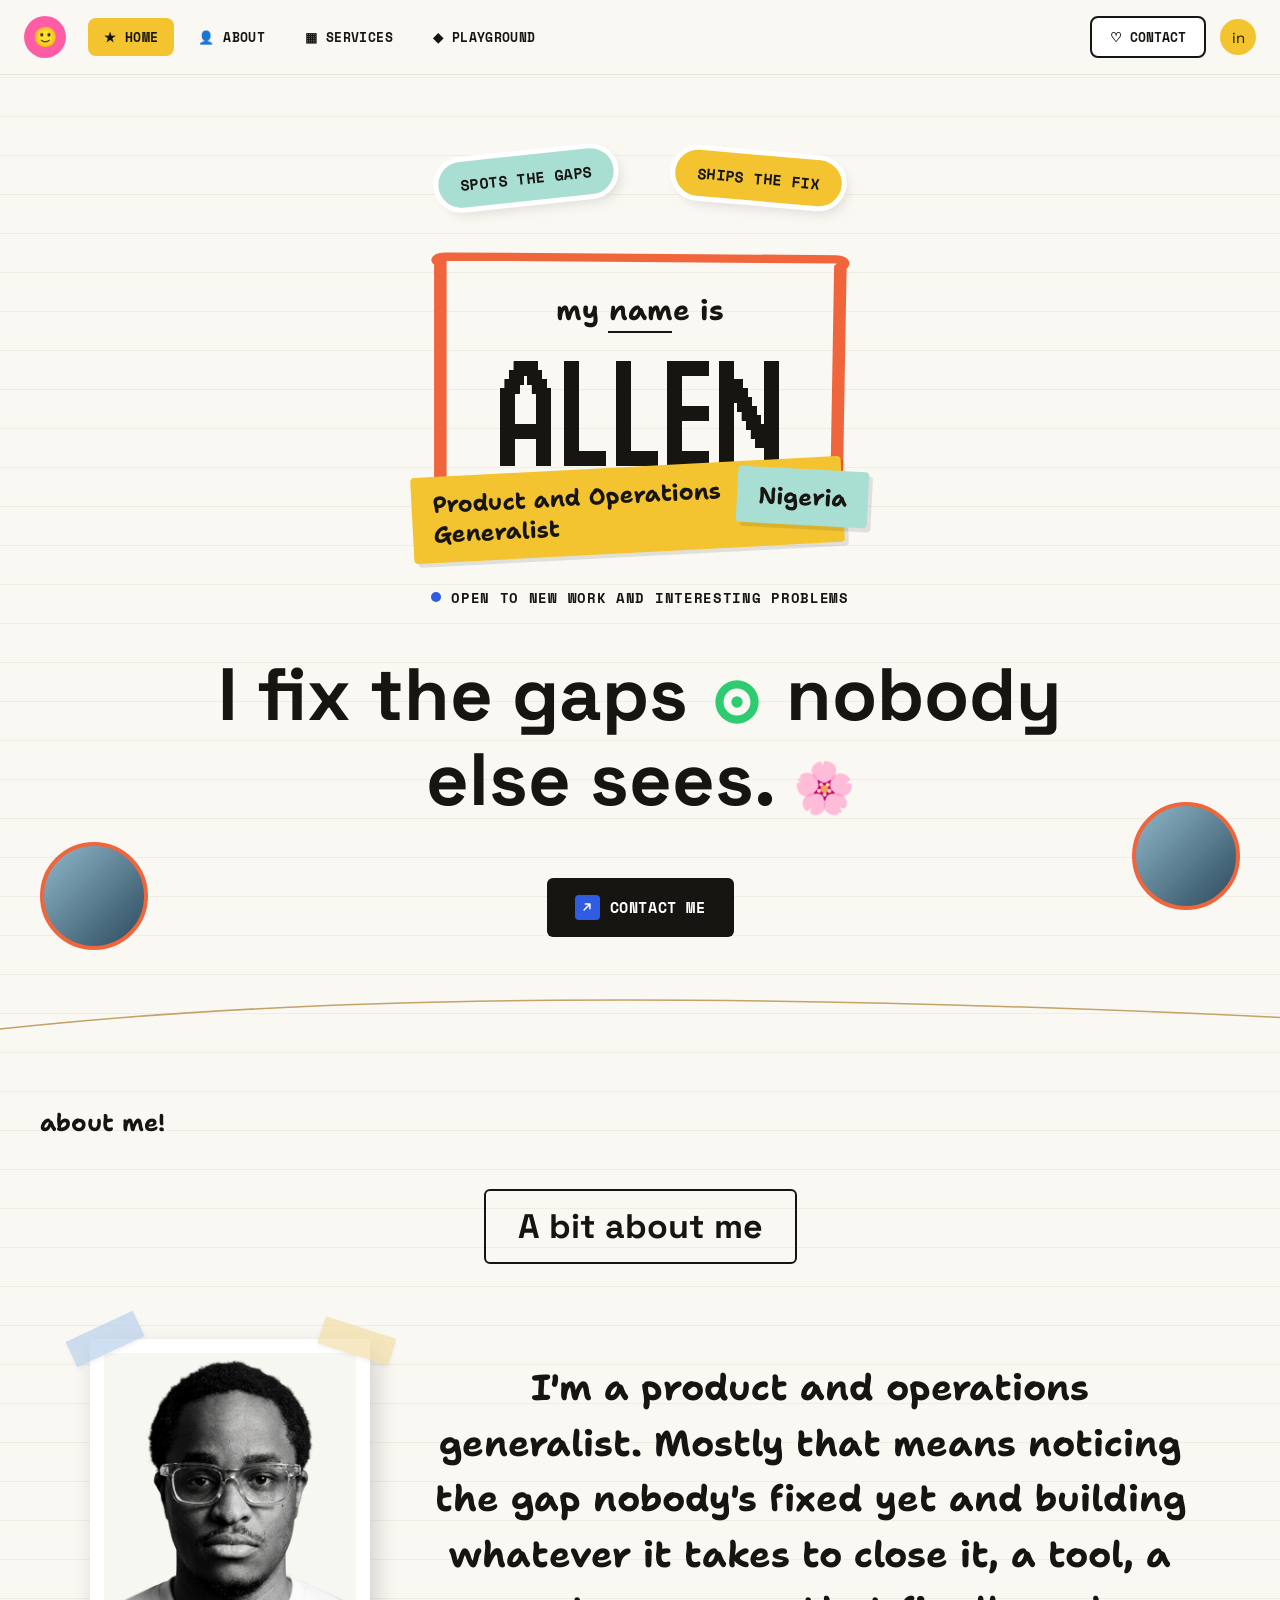
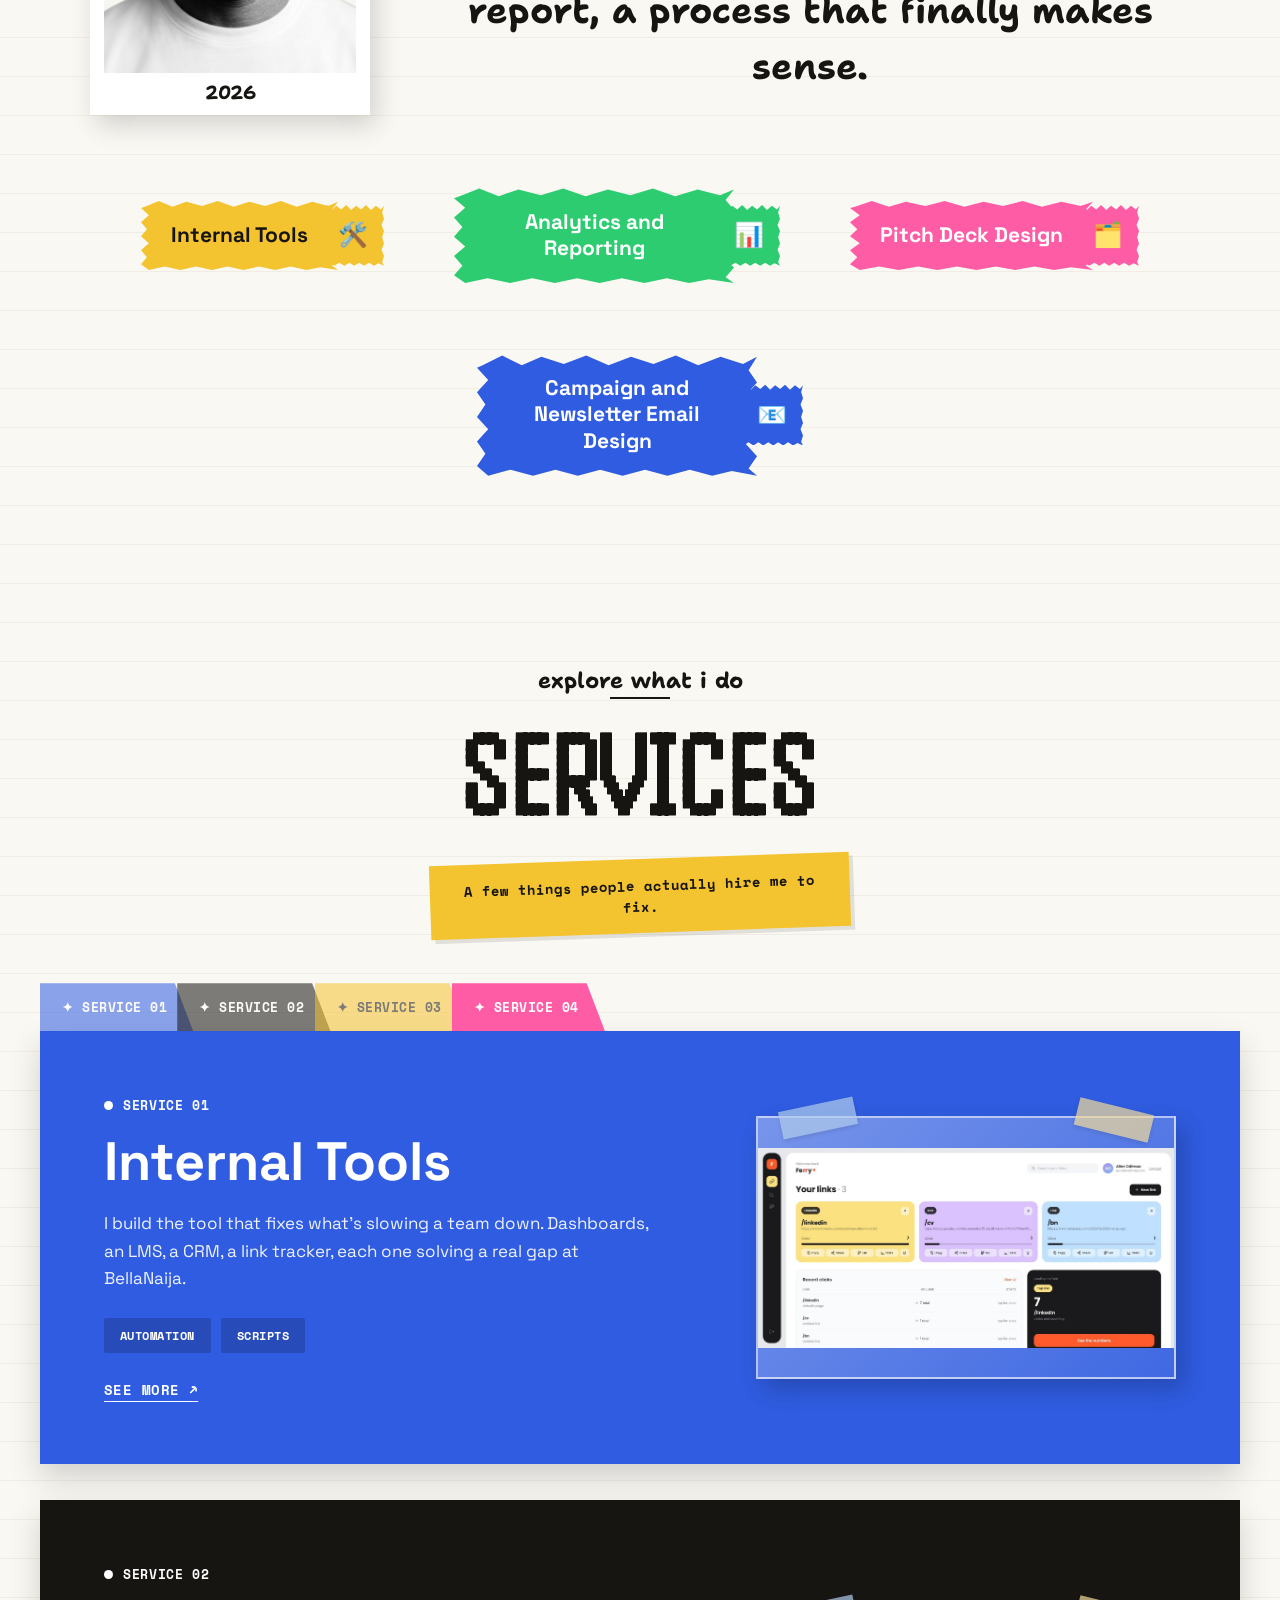
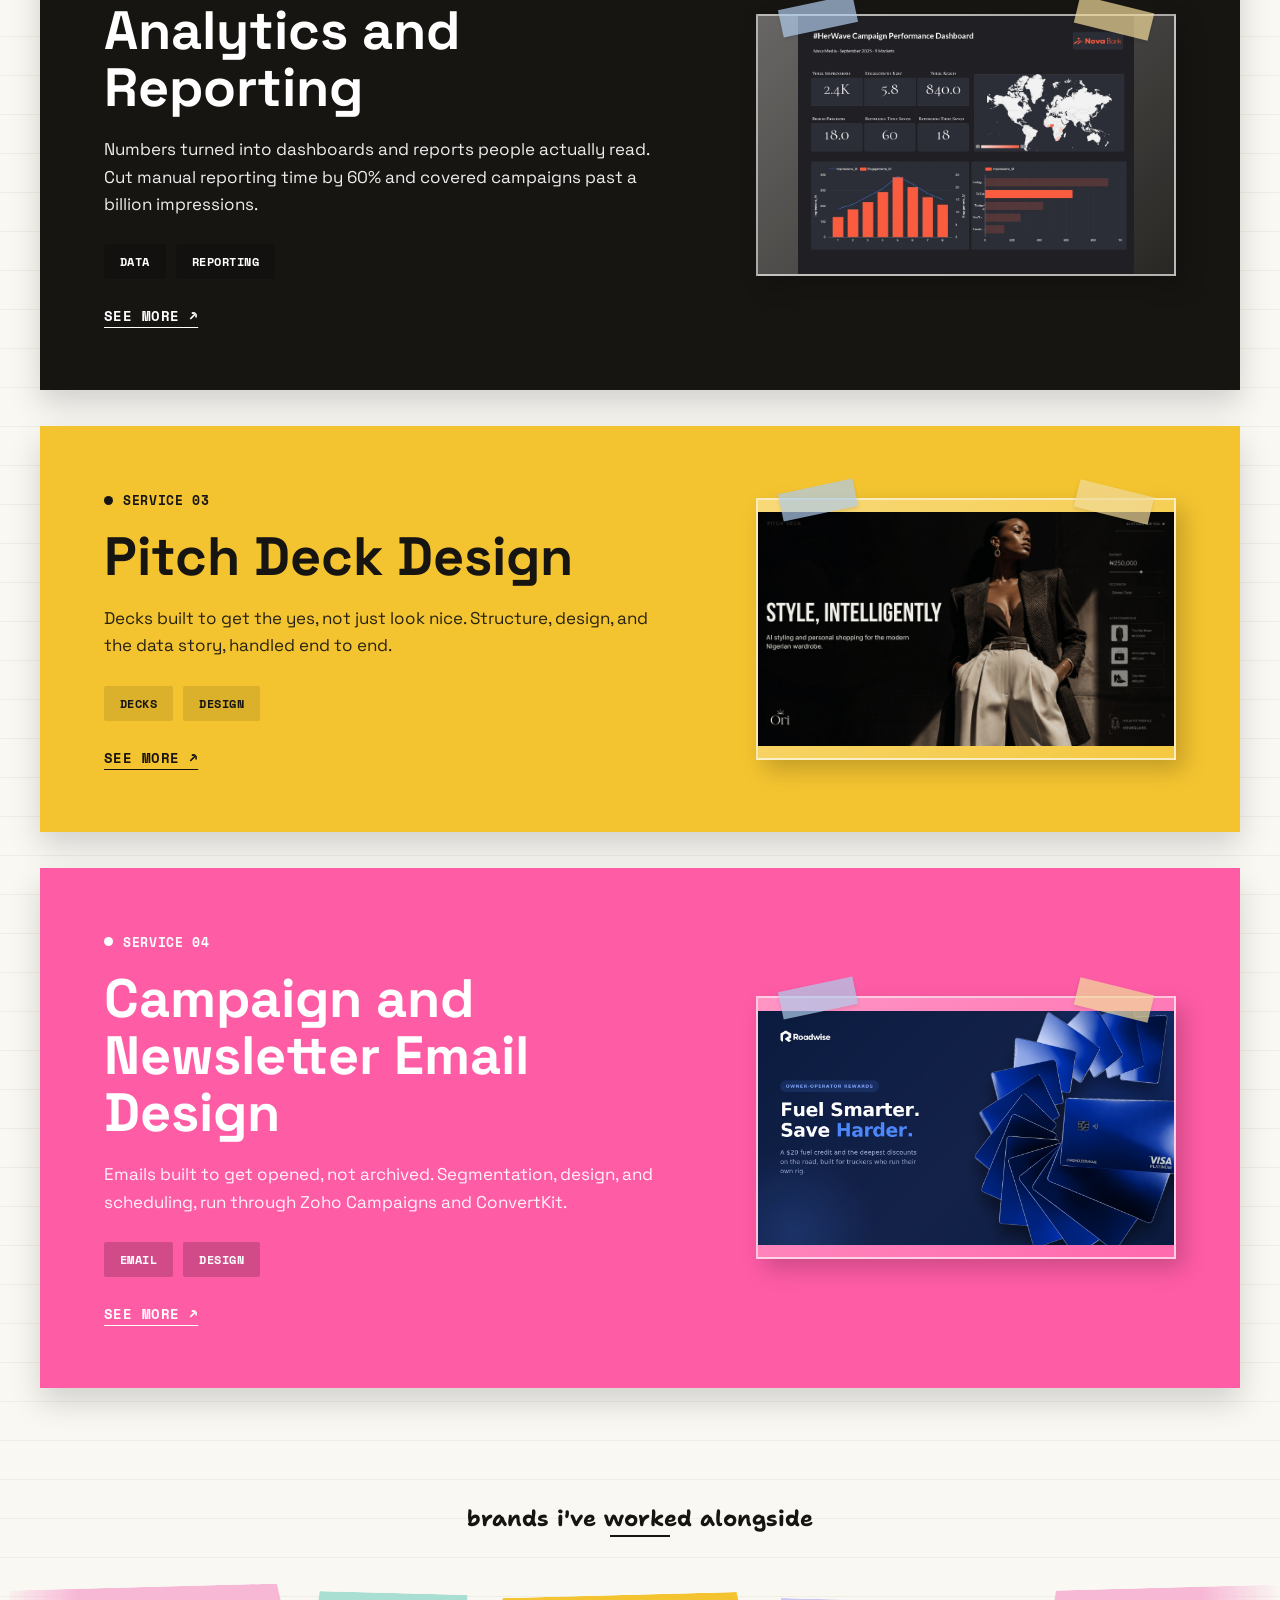
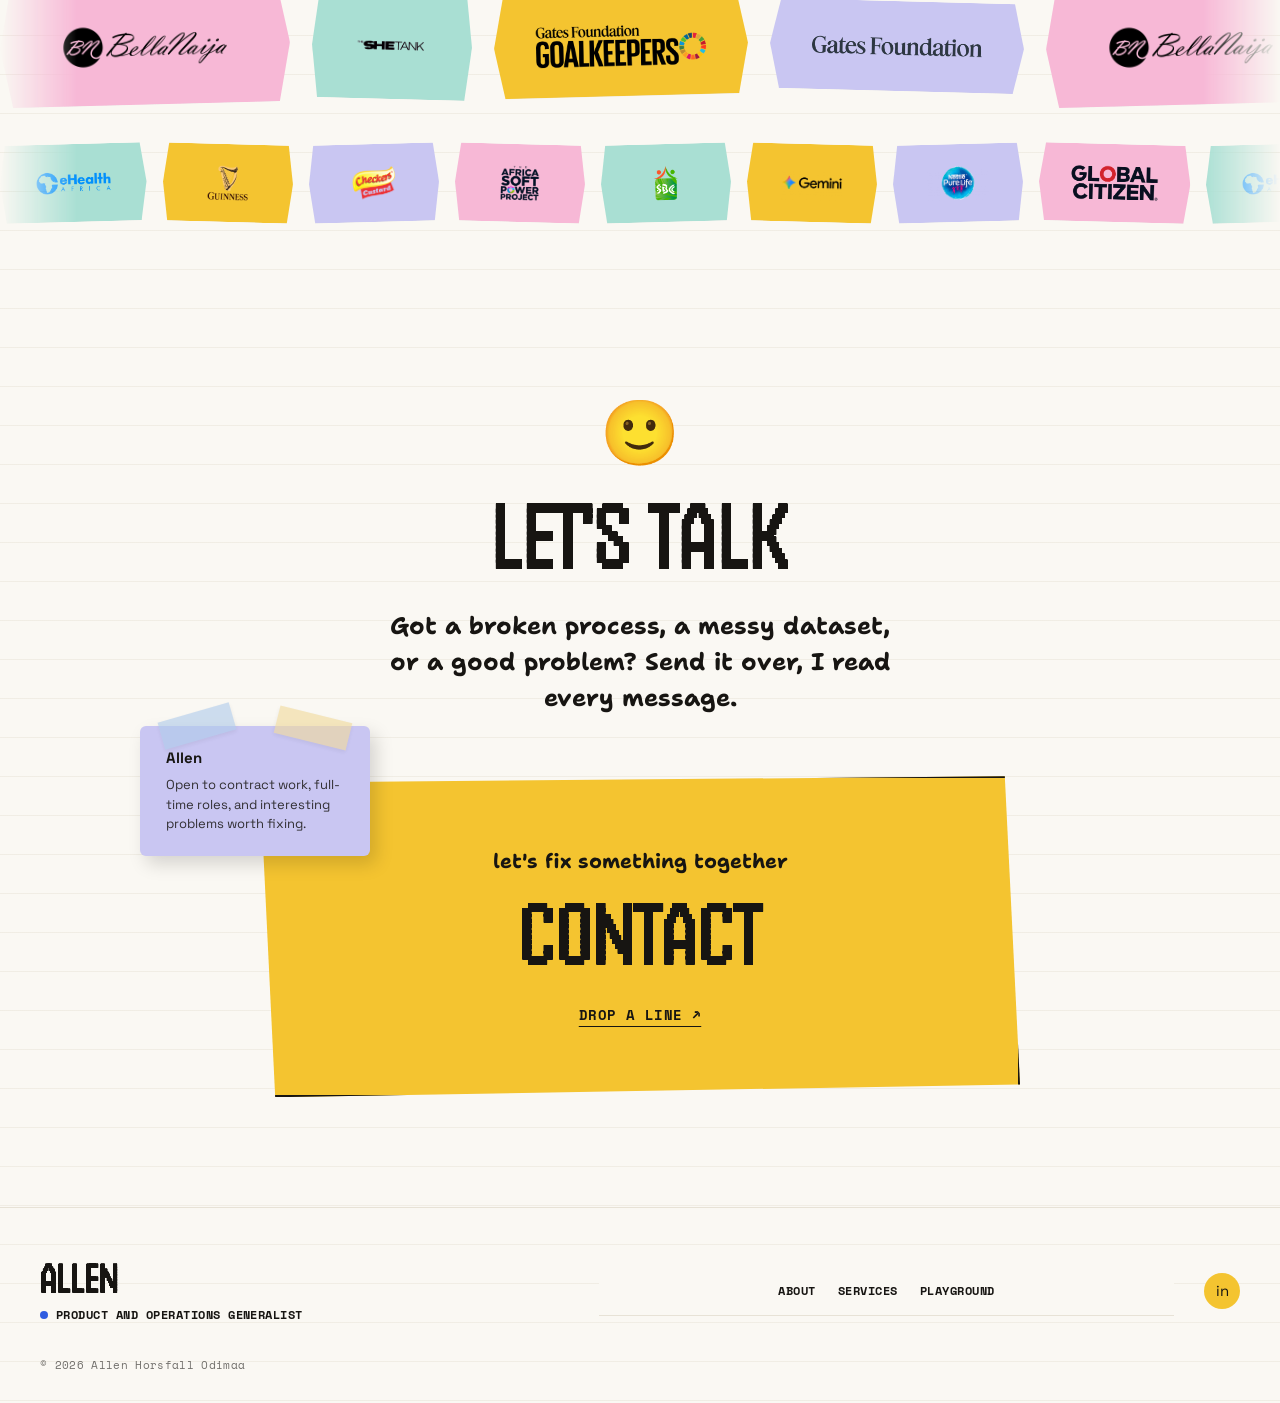
==== commit ba87bbbd: "favicon" ====
--- a/index.html
+++ b/index.html
@@ -5,6 +5,7 @@
 <meta name="viewport" content="width=device-width, initial-scale=1">
 <title>Allen — Home</title>
 <link rel="preconnect" href="https://fonts.googleapis.com">
+<link rel="icon" type="image/png" href="favicon.png">
 <link href="https://fonts.googleapis.com/css2?family=Handjet:wght@400..900&family=Shantell+Sans:wght@400;600;700&family=Space+Mono:wght@400;700&family=Space+Grotesk:wght@500;600;700&display=swap" rel="stylesheet">
 <link rel="stylesheet" href="styles.css">
 </head>
